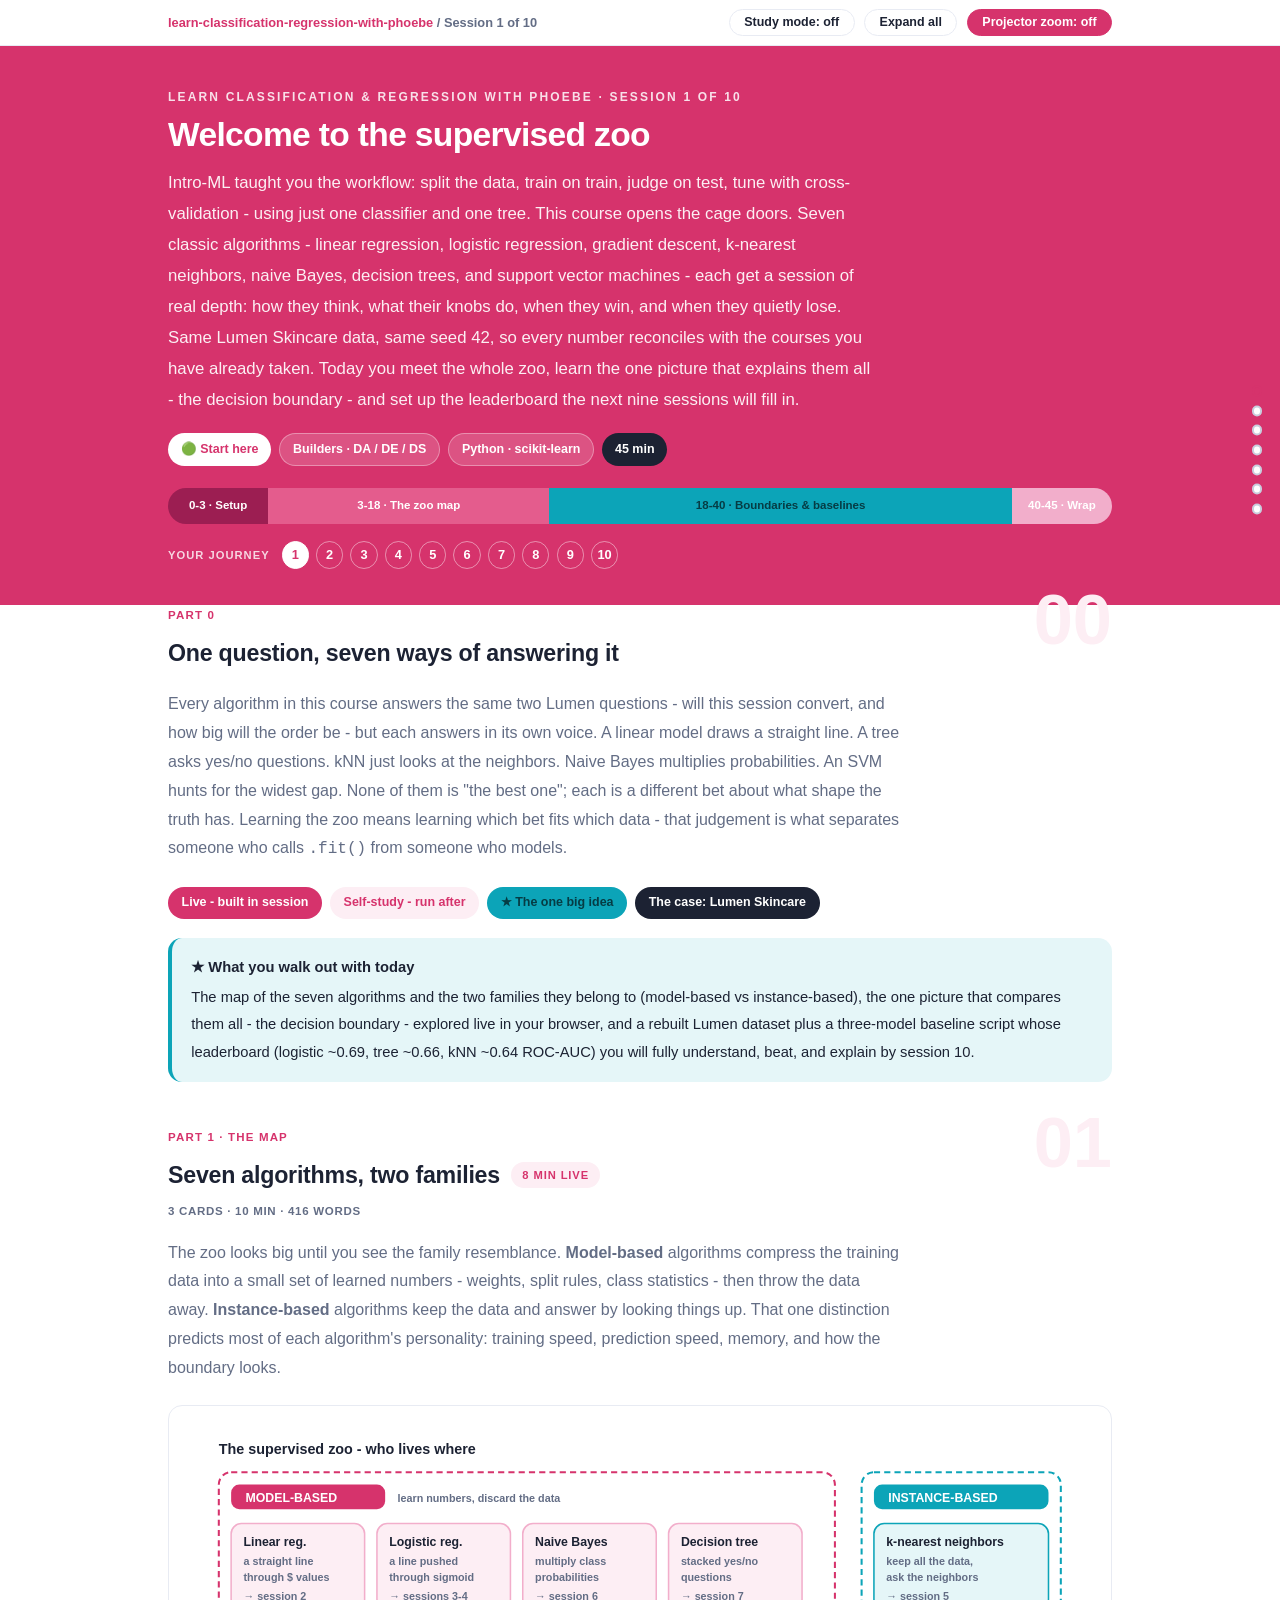
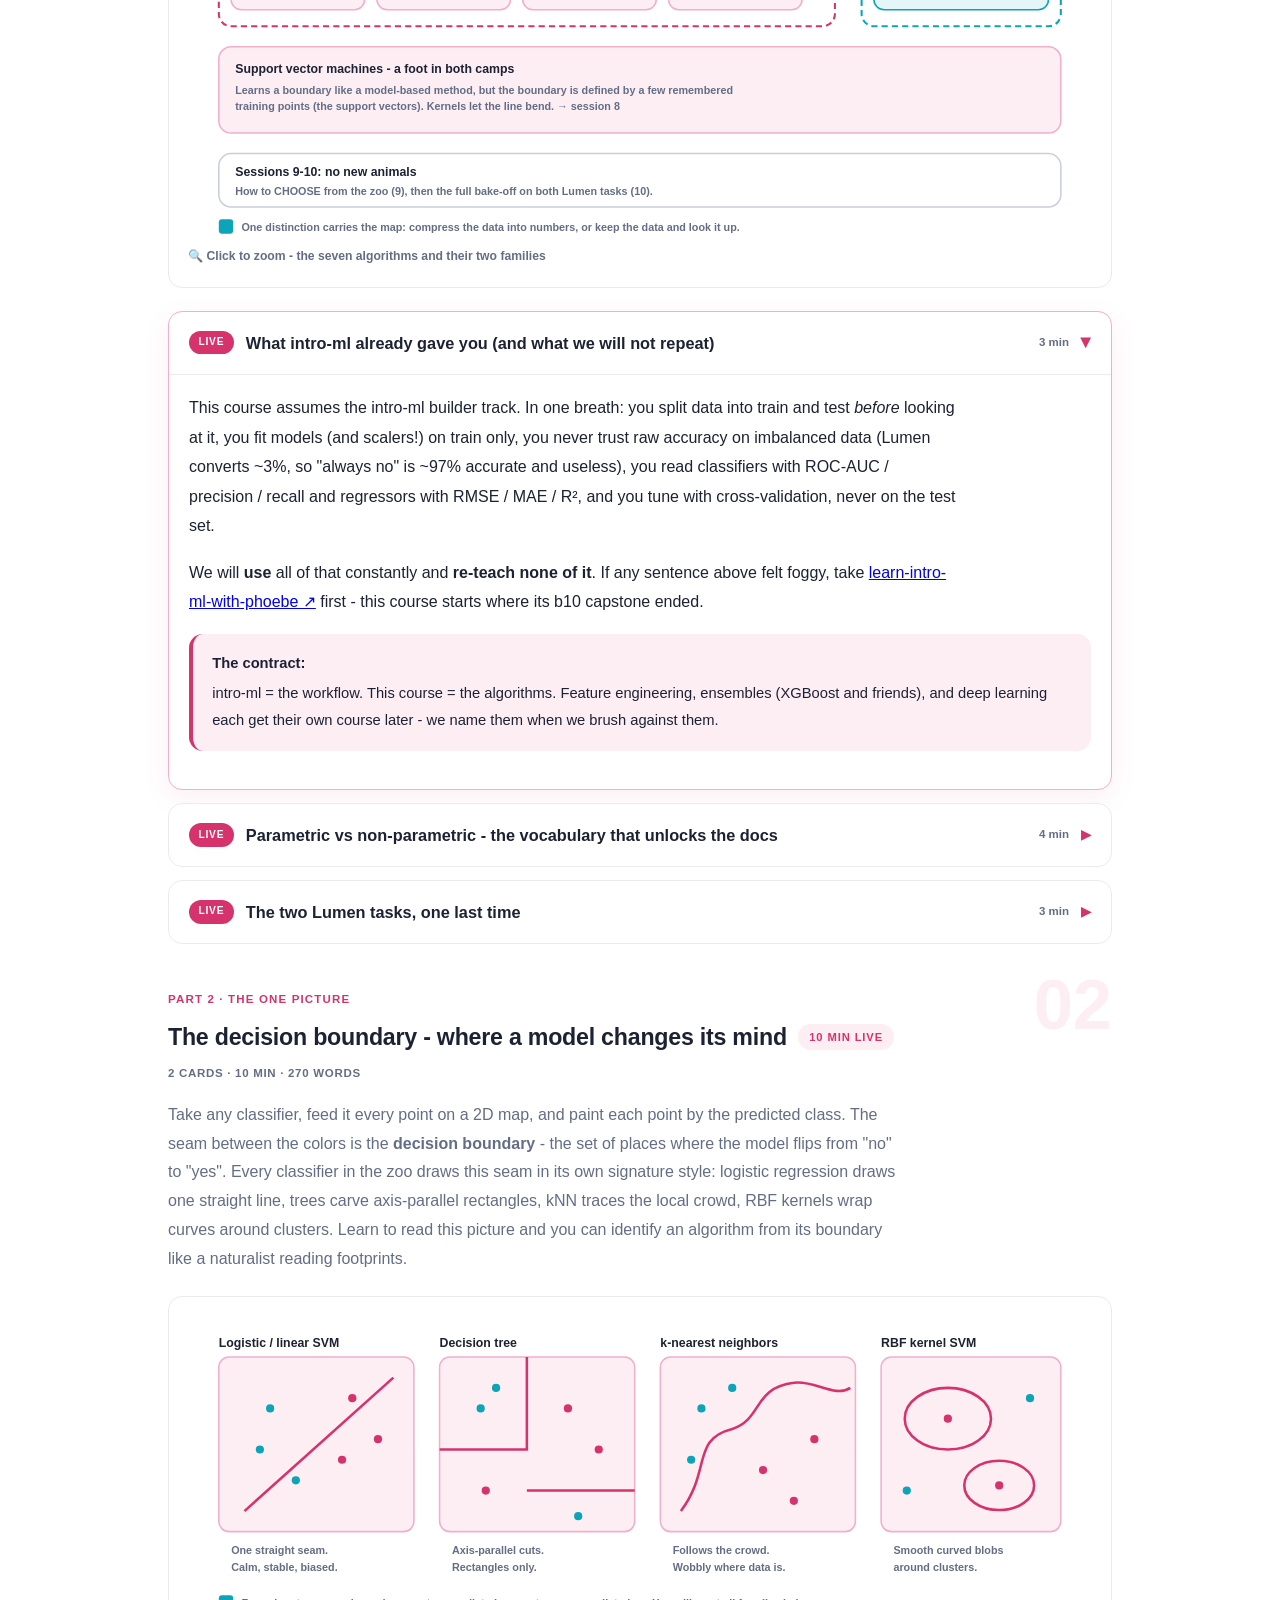
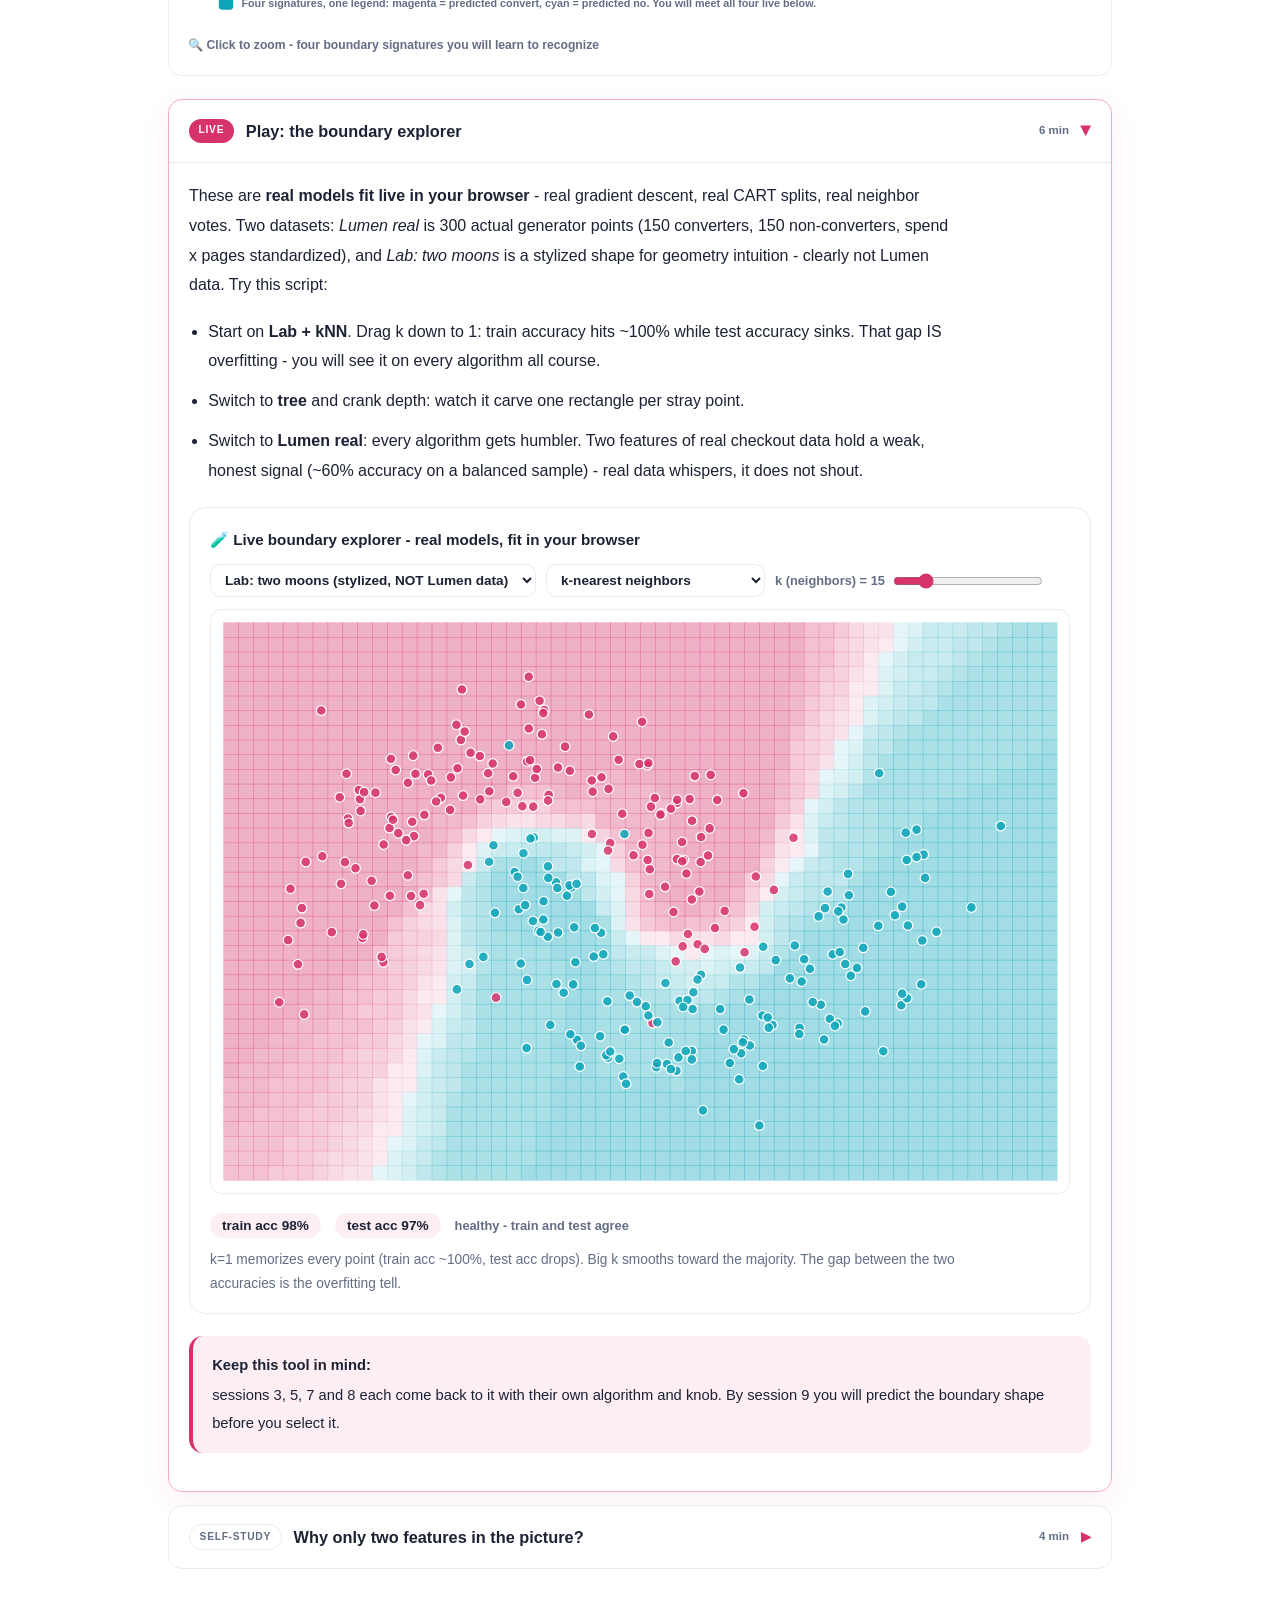
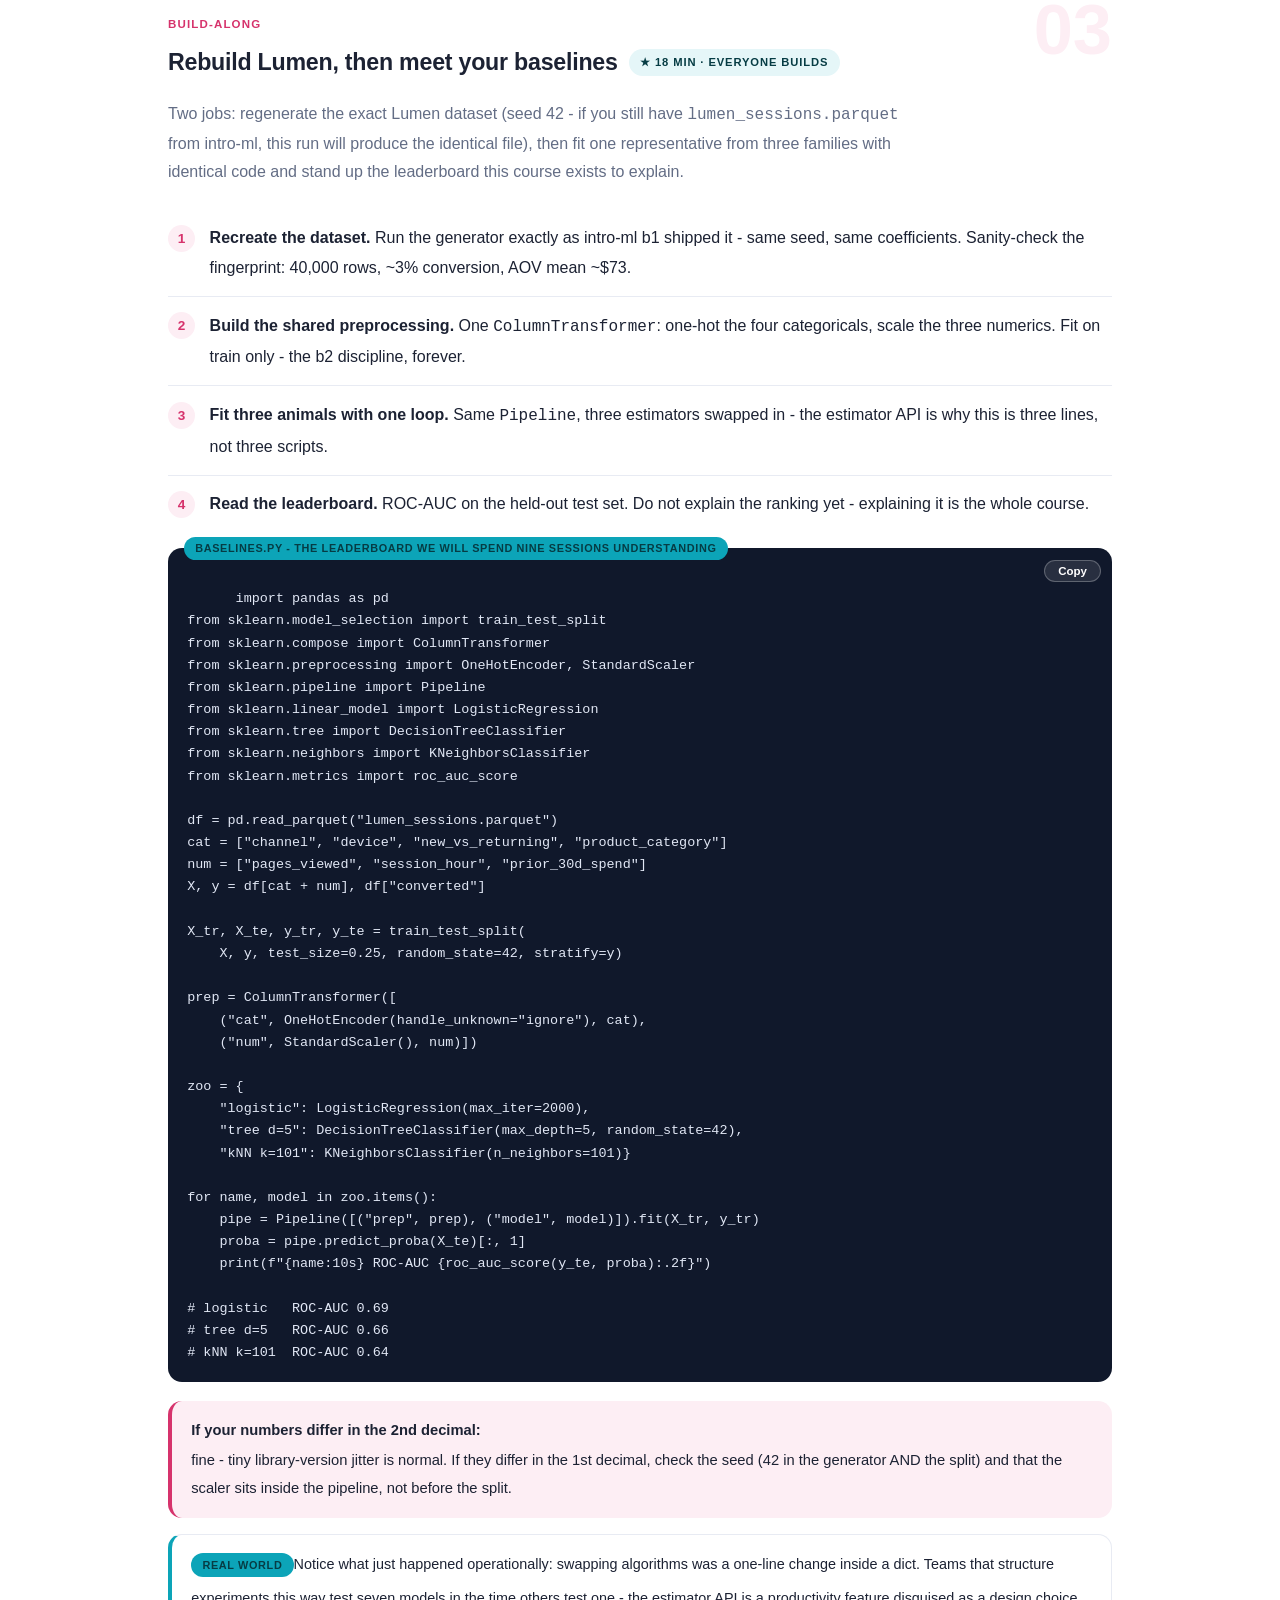
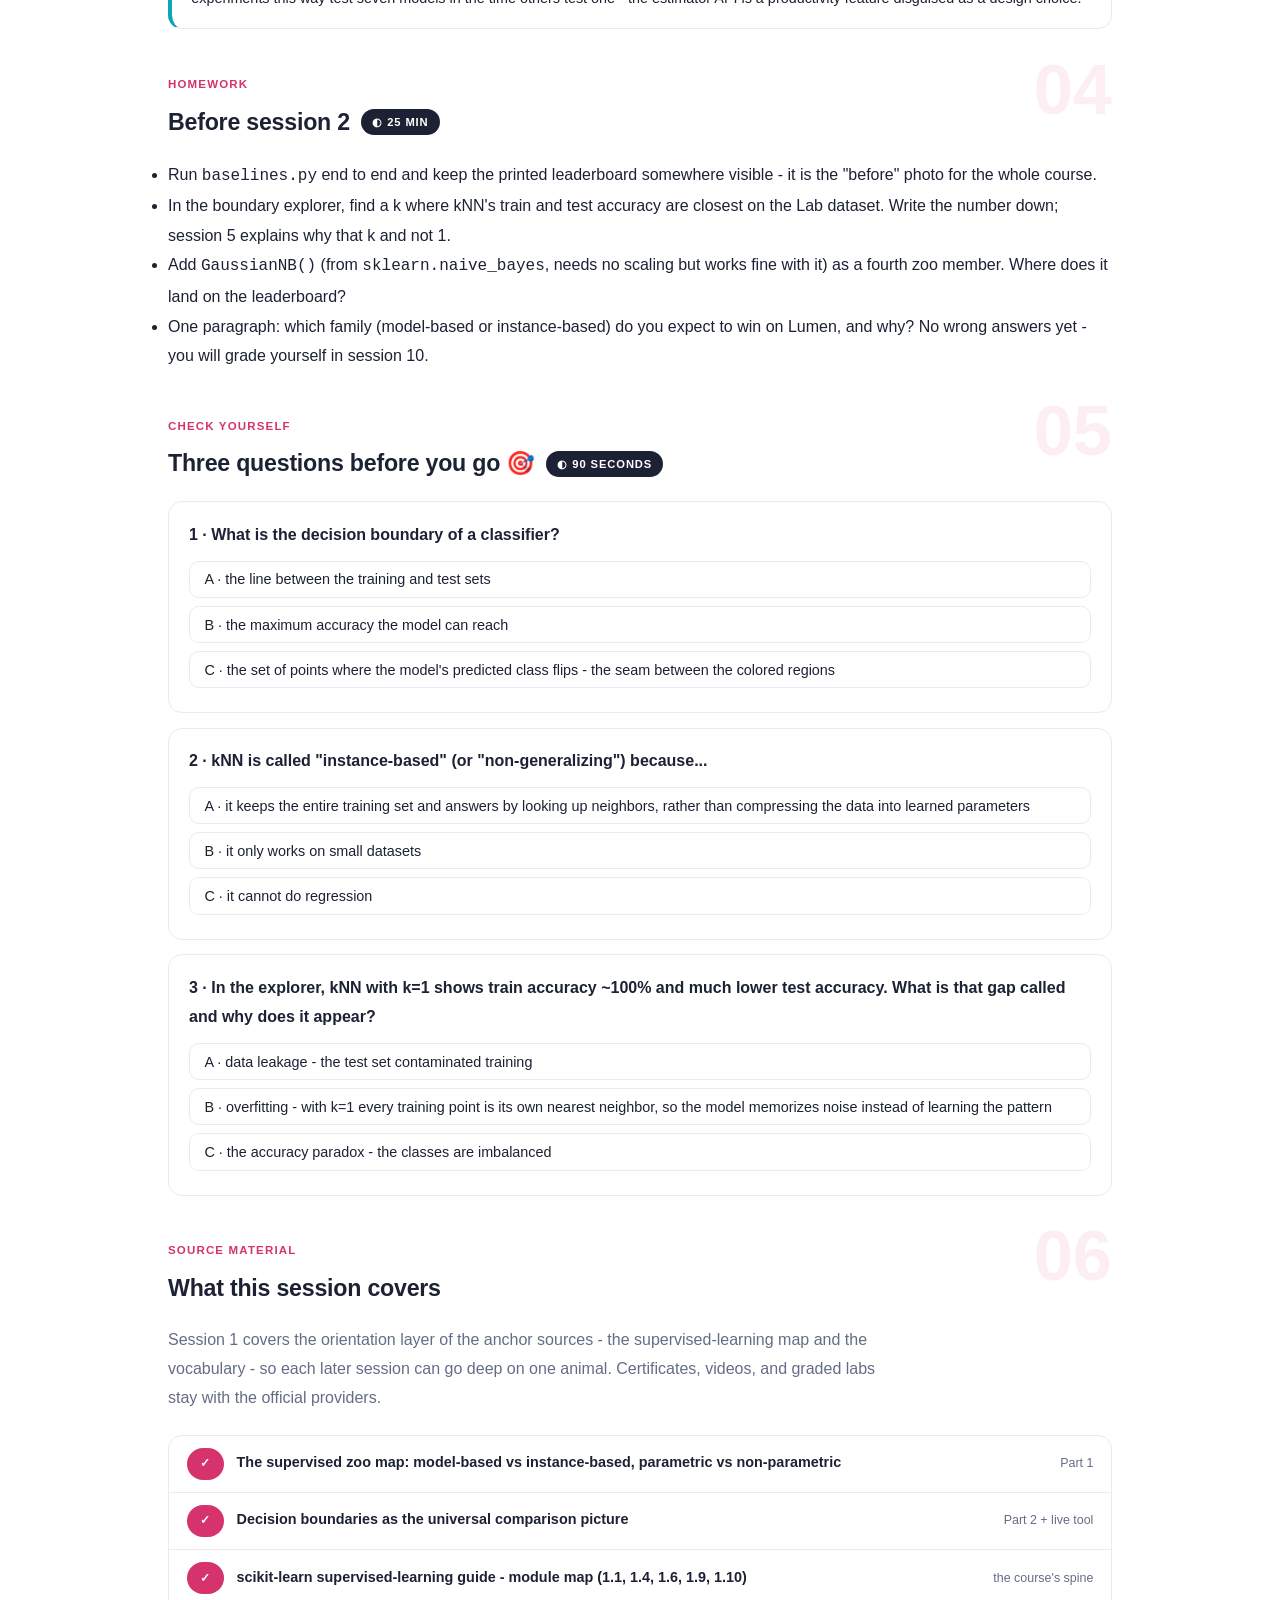
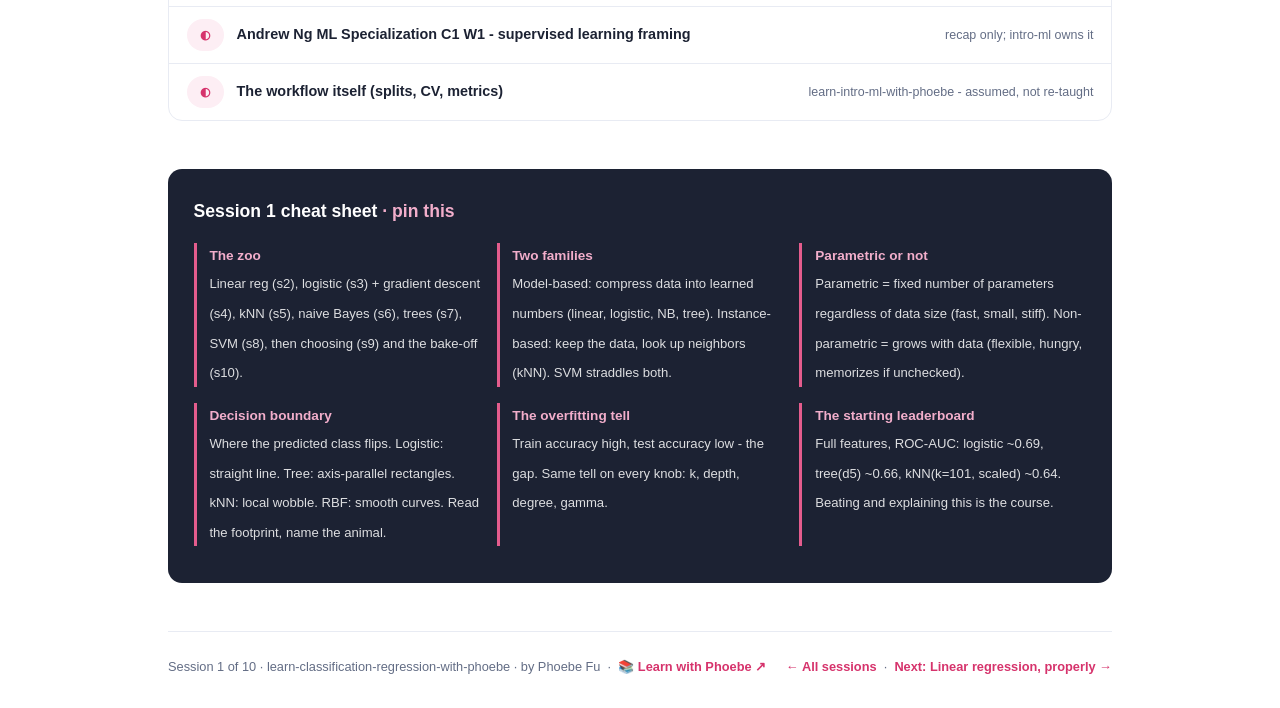
==== courses/c1-the-supervised-zoo.html @ f1f85af3 "Fix diagram clipping and make every page readable on a narrow screen Diagrams: measured geometry def" ====
<!DOCTYPE html>
<html lang="en">
<head>
<meta charset="UTF-8">
<meta name="viewport" content="width=device-width, initial-scale=1.0">
<title>Session 1 · The supervised zoo - learn classification and regression with phoebe</title>
<link rel="stylesheet" href="../assets/style.css?v=5">
</head>
<body>

<div class="toolbar">
  <div class="wrap">
    <span class="crumb"><a href="../index.html">learn-classification-regression-with-phoebe</a> / Session 1 of 10</span>
    <button class="btn" id="toggle-all" type="button">Expand all</button>
    <button class="btn primary" id="zoom-toggle" type="button">Projector zoom: off</button>
  </div>
</div>

<header class="masthead">
  <div class="wrap">
    <div class="eyebrow">Learn Classification &amp; Regression with Phoebe · Session 1 of 10</div>
    <h1>Welcome to <span class="accent">the supervised zoo</span></h1>
    <p class="sub">Intro-ML taught you the workflow: split the data, train on train, judge on test, tune with cross-validation - using just one classifier and one tree. This course opens the cage doors. Seven classic algorithms - linear regression, logistic regression, gradient descent, k-nearest neighbors, naive Bayes, decision trees, and support vector machines - each get a session of real depth: how they think, what their knobs do, when they win, and when they quietly lose. Same Lumen Skincare data, same seed 42, so every number reconciles with the courses you have already taken. Today you meet the whole zoo, learn the one picture that explains them all - the decision boundary - and set up the leaderboard the next nine sessions will fill in.</p>
    <div class="chip-row">
      <span class="chip level">🟢 Start here</span>
      <span class="chip audience">Builders · DA / DE / DS</span>
      <span class="chip audience">Python · scikit-learn</span>
      <span class="chip time">45 min</span>
    </div>
    <div class="agenda">
      <span class="a1" style="flex:1">0-3 · Setup</span>
      <span class="a2" style="flex:3">3-18 · The zoo map</span>
      <span class="a3" style="flex:5">18-40 · Boundaries &amp; baselines</span>
      <span class="a4" style="flex:1">40-45 · Wrap</span>
    </div>
  </div>
</header>

<main class="wrap">

  <!-- ============ INTRO ============ -->
  <section class="section" id="intro">
    <div class="section-kicker">
      <span class="klabel">Part 0</span>
      <h2>One question, seven ways of answering it</h2>
    </div>
    <p class="lede">Every algorithm in this course answers the same two Lumen questions - will this session convert, and how big will the order be - but each answers in its own voice. A linear model draws a straight line. A tree asks yes/no questions. kNN just looks at the neighbors. Naive Bayes multiplies probabilities. An SVM hunts for the widest gap. None of them is "the best one"; each is a different bet about what shape the truth has. Learning the zoo means learning which bet fits which data - that judgement is what separates someone who calls <code>.fit()</code> from someone who models.</p>
    <div class="legend">
      <span class="pill solid">Live - built in session</span>
      <span class="pill light">Self-study - run after</span>
      <span class="pill amber">★ The one big idea</span>
      <span class="pill inkpill">The case: Lumen Skincare</span>
    </div>
    <div class="callout win">
      <strong>★ What you walk out with today</strong>
      The map of the seven algorithms and the two families they belong to (model-based vs instance-based), the one picture that compares them all - the decision boundary - explored live in your browser, and a rebuilt Lumen dataset plus a three-model baseline script whose leaderboard (logistic ~0.69, tree ~0.66, kNN ~0.64 ROC-AUC) you will fully understand, beat, and explain by session 10.
    </div>
  </section>

  <!-- ============ PART 1: THE ZOO MAP ============ -->
  <section class="section" id="part-1">
    <div class="section-kicker">
      <span class="klabel">Part 1 · the map</span>
      <h2>Seven algorithms, two families <span class="tag concept">8 min live</span></h2>
    </div>
    <p class="lede">The zoo looks big until you see the family resemblance. <strong>Model-based</strong> algorithms compress the training data into a small set of learned numbers - weights, split rules, class statistics - then throw the data away. <strong>Instance-based</strong> algorithms keep the data and answer by looking things up. That one distinction predicts most of each algorithm's personality: training speed, prediction speed, memory, and how the boundary looks.</p>

    <figure class="zoomable">
      <svg viewBox="0 0 880 400" xmlns="http://www.w3.org/2000/svg" role="img" aria-label="Map of the seven supervised algorithms in this course, grouped into model-based and instance-based families, each with the session that teaches it.">
        <style>
          .zmT { font: 700 14px Inter, sans-serif; fill: #1C2233; }
          .zmH { font: 700 12px Inter, sans-serif; fill: #FFFFFF; }
          .zmB { font: 700 12px Inter, sans-serif; fill: #1C2233; }
          .zmN { font: 600 10.5px Inter, sans-serif; fill: #636D85; }
          .zmBox { fill: #FDEEF4; stroke: #F2AECB; stroke-width: 1.5; }
          .zmBox2 { fill: #E5F6F8; stroke: #0CA4B8; stroke-width: 1.5; }
        </style>
        <text class="zmT" x="30" y="28">The supervised zoo - who lives where</text>

        <rect x="30" y="46" width="600" height="150" rx="12" fill="none" stroke="#D6336C" stroke-width="2" stroke-dasharray="6 4"/>
        <rect x="42" y="58" width="150" height="24" rx="8" fill="#D6336C"/>
        <text class="zmH" x="56" y="75">MODEL-BASED</text>
        <text class="zmN" x="204" y="75">learn numbers, discard the data</text>

        <rect class="zmBox" x="42" y="96" width="130" height="84" rx="10"/>
        <text class="zmB" x="54" y="118">Linear reg.</text>
        <text class="zmN" x="54" y="136">a straight line</text>
        <text class="zmN" x="54" y="152">through $ values</text>
        <text class="zmN" x="54" y="170">→ session 2</text>

        <rect class="zmBox" x="184" y="96" width="130" height="84" rx="10"/>
        <text class="zmB" x="196" y="118">Logistic reg.</text>
        <text class="zmN" x="196" y="136">a line pushed</text>
        <text class="zmN" x="196" y="152">through sigmoid</text>
        <text class="zmN" x="196" y="170">→ sessions 3-4</text>

        <rect class="zmBox" x="326" y="96" width="130" height="84" rx="10"/>
        <text class="zmB" x="338" y="118">Naive Bayes</text>
        <text class="zmN" x="338" y="136">multiply class</text>
        <text class="zmN" x="338" y="152">probabilities</text>
        <text class="zmN" x="338" y="170">→ session 6</text>

        <rect class="zmBox" x="468" y="96" width="130" height="84" rx="10"/>
        <text class="zmB" x="480" y="118">Decision tree</text>
        <text class="zmN" x="480" y="136">stacked yes/no</text>
        <text class="zmN" x="480" y="152">questions</text>
        <text class="zmN" x="480" y="170">→ session 7</text>

        <rect x="656" y="46" width="194" height="150" rx="12" fill="none" stroke="#0CA4B8" stroke-width="2" stroke-dasharray="6 4"/>
        <rect x="668" y="58" width="170" height="24" rx="8" fill="#0CA4B8"/>
        <text class="zmH" x="682" y="75">INSTANCE-BASED</text>

        <rect class="zmBox2" x="668" y="96" width="170" height="84" rx="10"/>
        <text class="zmB" x="680" y="118">k-nearest neighbors</text>
        <text class="zmN" x="680" y="136">keep all the data,</text>
        <text class="zmN" x="680" y="152">ask the neighbors</text>
        <text class="zmN" x="680" y="170">→ session 5</text>

        <rect x="30" y="216" width="820" height="84" rx="12" fill="#FDEEF4" stroke="#F2AECB" stroke-width="1.5"/>
        <text class="zmB" x="46" y="242">Support vector machines - a foot in both camps</text>
        <text class="zmN" x="46" y="262">Learns a boundary like a model-based method, but the boundary is defined by a few remembered</text>
        <text class="zmN" x="46" y="278">training points (the support vectors). Kernels let the line bend. → session 8</text>

        <rect x="30" y="320" width="820" height="52" rx="12" fill="none" stroke="#C9CEDD" stroke-width="1.5"/>
        <text class="zmB" x="46" y="342">Sessions 9-10: no new animals</text>
        <text class="zmN" x="46" y="360">How to CHOOSE from the zoo (9), then the full bake-off on both Lumen tasks (10).</text>

        <rect x="30" y="384" width="14" height="14" rx="3" fill="#0CA4B8"/>
        <text class="zmN" x="52" y="395">One distinction carries the map: compress the data into numbers, or keep the data and look it up.</text>
      </svg>
      <figcaption>🔍 Click to zoom - the seven algorithms and their two families</figcaption>
    </figure>

    <details class="card" open>
      <summary><span class="mode live">Live</span>What intro-ml already gave you (and what we will not repeat)<span class="mini">3 min</span><span class="caret">▶</span></summary>
      <div class="body">
        <p>This course assumes the intro-ml builder track. In one breath: you split data into train and test <em>before</em> looking at it, you fit models (and scalers!) on train only, you never trust raw accuracy on imbalanced data (Lumen converts ~3%, so "always no" is ~97% accurate and useless), you read classifiers with ROC-AUC / precision / recall and regressors with RMSE / MAE / R², and you tune with cross-validation, never on the test set.</p>
        <p>We will <strong>use</strong> all of that constantly and <strong>re-teach none of it</strong>. If any sentence above felt foggy, take <a href="https://phoebefu6.github.io/learn-intro-ml-with-phoebe/">learn-intro-ml-with-phoebe ↗</a> first - this course starts where its b10 capstone ended.</p>
        <div class="callout tip"><strong>The contract:</strong> intro-ml = the workflow. This course = the algorithms. Feature engineering, ensembles (XGBoost and friends), and deep learning each get their own course later - we name them when we brush against them.</div>
      </div>
    </details>

    <details class="card">
      <summary><span class="mode live">Live</span>Parametric vs non-parametric - the vocabulary that unlocks the docs<span class="mini">4 min</span><span class="caret">▶</span></summary>
      <div class="body">
        <p><strong>Parametric</strong> models have a fixed number of learned parameters no matter how much data you feed them. Linear regression on 7 features learns 8 numbers whether you train on 400 rows or 40 million. That makes them fast, small, and stable - and caps how bendy they can get.</p>
        <p><strong>Non-parametric</strong> models grow with the data. kNN's "model" is the whole training set; a tree can keep splitting as long as rows remain. They can fit almost any shape - which is power and danger in one feature: the bendier the family, the easier it memorizes noise.</p>
        <p>scikit-learn's user guide calls kNN "non-generalizing" for exactly this reason: it does not compress the data into a generalization, it <em>remembers</em>. You will feel the consequence in the live tool below - and measure it properly in session 5.</p>
        <div class="callout example"><span class="ex-pill">Real world</span>A fraud team asked why their kNN scorer needed 40 GB of RAM in production while the logistic model next to it needed kilobytes. Answer: kNN ships the training data as the model. Parametric vs non-parametric is not textbook trivia - it is your memory bill.</div>
      </div>
    </details>

    <details class="card">
      <summary><span class="mode live">Live</span>The two Lumen tasks, one last time<span class="mini">3 min</span><span class="caret">▶</span></summary>
      <div class="body">
        <p>Same brand, same generator, seed 42 - the dataset you built in intro-ml b1 and the numbers that reconcile with the statistics and experimentation courses:</p>
        <table class="clean">
          <tr><th>Task</th><th>Target</th><th>Shape</th><th>The floor to beat</th></tr>
          <tr><td>Will this session convert?</td><td><code>converted</code> (0/1, ~3% yes)</td><td>Classification</td><td>"always no" - ~97% accuracy, catches nobody</td></tr>
          <tr><td>How big will the order be?</td><td><code>order_value</code> ($, mean ~$73)</td><td>Regression</td><td>"predict the mean" - RMSE ~$40 on buyers</td></tr>
        </table>
        <p>Every algorithm in the zoo will face both tasks (where it can). By session 10 you will have a leaderboard for each - and the honest surprise of this course is <em>which</em> models top it.</p>
      </div>
    </details>
  </section>

  <!-- ============ PART 2: THE BOUNDARY ============ -->
  <section class="section" id="part-2">
    <div class="section-kicker">
      <span class="klabel">Part 2 · the one picture</span>
      <h2>The decision boundary - where a model changes its mind <span class="tag concept">10 min live</span></h2>
    </div>
    <p class="lede">Take any classifier, feed it every point on a 2D map, and paint each point by the predicted class. The seam between the colors is the <strong>decision boundary</strong> - the set of places where the model flips from "no" to "yes". Every classifier in the zoo draws this seam in its own signature style: logistic regression draws one straight line, trees carve axis-parallel rectangles, kNN traces the local crowd, RBF kernels wrap curves around clusters. Learn to read this picture and you can identify an algorithm from its boundary like a naturalist reading footprints.</p>

    <figure class="zoomable">
      <svg viewBox="0 0 880 300" xmlns="http://www.w3.org/2000/svg" role="img" aria-label="Four sketches of decision boundary styles: a straight line for logistic regression, axis-parallel rectangles for a tree, a wobbly local boundary for kNN, and smooth curved blobs for an RBF kernel.">
        <style>
          .dbB { font: 700 12px Inter, sans-serif; fill: #1C2233; }
          .dbN { font: 600 10.5px Inter, sans-serif; fill: #636D85; }
          .dbF { fill: #FDEEF4; stroke: #F2AECB; stroke-width: 1.5; }
          .dbL { stroke: #D6336C; stroke-width: 2.5; fill: none; }
        </style>
        <rect class="dbF" x="30" y="40" width="190" height="170" rx="10"/>
        <path class="dbL" d="M55 190 L200 60"/>
        <circle cx="80" cy="90" r="4" fill="#0CA4B8"/><circle cx="70" cy="130" r="4" fill="#0CA4B8"/><circle cx="105" cy="160" r="4" fill="#0CA4B8"/>
        <circle cx="160" cy="80" r="4" fill="#D6336C"/><circle cx="185" cy="120" r="4" fill="#D6336C"/><circle cx="150" cy="140" r="4" fill="#D6336C"/>
        <text class="dbB" x="30" y="30">Logistic / linear SVM</text>
        <text class="dbN" x="42" y="232">One straight seam.</text>
        <text class="dbN" x="42" y="248">Calm, stable, biased.</text>

        <rect class="dbF" x="245" y="40" width="190" height="170" rx="10"/>
        <path class="dbL" d="M245 130 L330 130 L330 40"/>
        <path class="dbL" d="M330 170 L435 170"/>
        <circle cx="285" cy="90" r="4" fill="#0CA4B8"/><circle cx="300" cy="70" r="4" fill="#0CA4B8"/><circle cx="380" cy="195" r="4" fill="#0CA4B8"/>
        <circle cx="290" cy="170" r="4" fill="#D6336C"/><circle cx="370" cy="90" r="4" fill="#D6336C"/><circle cx="400" cy="130" r="4" fill="#D6336C"/>
        <text class="dbB" x="245" y="30">Decision tree</text>
        <text class="dbN" x="257" y="232">Axis-parallel cuts.</text>
        <text class="dbN" x="257" y="248">Rectangles only.</text>

        <rect class="dbF" x="460" y="40" width="190" height="170" rx="10"/>
        <path class="dbL" d="M480 190 C510 150 490 120 530 110 C560 100 550 70 590 65 C610 62 630 80 645 70"/>
        <circle cx="500" cy="90" r="4" fill="#0CA4B8"/><circle cx="530" cy="70" r="4" fill="#0CA4B8"/><circle cx="490" cy="140" r="4" fill="#0CA4B8"/>
        <circle cx="560" cy="150" r="4" fill="#D6336C"/><circle cx="610" cy="120" r="4" fill="#D6336C"/><circle cx="590" cy="180" r="4" fill="#D6336C"/>
        <text class="dbB" x="460" y="30">k-nearest neighbors</text>
        <text class="dbN" x="472" y="232">Follows the crowd.</text>
        <text class="dbN" x="472" y="248">Wobbly where data is.</text>

        <rect class="dbF" x="675" y="40" width="175" height="170" rx="10"/>
        <ellipse cx="740" cy="100" rx="42" ry="30" fill="none" stroke="#D6336C" stroke-width="2.5"/>
        <ellipse cx="790" cy="165" rx="34" ry="24" fill="none" stroke="#D6336C" stroke-width="2.5"/>
        <circle cx="740" cy="100" r="4" fill="#D6336C"/><circle cx="790" cy="165" r="4" fill="#D6336C"/>
        <circle cx="700" cy="170" r="4" fill="#0CA4B8"/><circle cx="820" cy="80" r="4" fill="#0CA4B8"/>
        <text class="dbB" x="675" y="30">RBF kernel SVM</text>
        <text class="dbN" x="687" y="232">Smooth curved blobs</text>
        <text class="dbN" x="687" y="248">around clusters.</text>

        <rect x="30" y="272" width="14" height="14" rx="3" fill="#0CA4B8"/>
        <text class="dbN" x="52" y="283">Four signatures, one legend: magenta = predicted convert, cyan = predicted no. You will meet all four live below.</text>
      </svg>
      <figcaption>🔍 Click to zoom - four boundary signatures you will learn to recognize</figcaption>
    </figure>

    <details class="card" open>
      <summary><span class="mode live">Live</span>Play: the boundary explorer<span class="mini">6 min</span><span class="caret">▶</span></summary>
      <div class="body">
        <p>These are <strong>real models fit live in your browser</strong> - real gradient descent, real CART splits, real neighbor votes. Two datasets: <em>Lumen real</em> is 300 actual generator points (150 converters, 150 non-converters, spend x pages standardized), and <em>Lab: two moons</em> is a stylized shape for geometry intuition - clearly not Lumen data. Try this script:</p>
        <ul>
          <li>Start on <strong>Lab + kNN</strong>. Drag k down to 1: train accuracy hits ~100% while test accuracy sinks. That gap IS overfitting - you will see it on every algorithm all course.</li>
          <li>Switch to <strong>tree</strong> and crank depth: watch it carve one rectangle per stray point.</li>
          <li>Switch to <strong>Lumen real</strong>: every algorithm gets humbler. Two features of real checkout data hold a weak, honest signal (~60% accuracy on a balanced sample) - real data whispers, it does not shout.</li>
        </ul>
        <div class="algo-live" data-tool="boundary" data-data="lab" data-algo="knn"></div>
        <div class="callout tip"><strong>Keep this tool in mind:</strong> sessions 3, 5, 7 and 8 each come back to it with their own algorithm and knob. By session 9 you will predict the boundary shape before you select it.</div>
      </div>
    </details>

    <details class="card">
      <summary><span class="mode self">Self-study</span>Why only two features in the picture?<span class="mini">4 min</span><span class="caret">▶</span></summary>
      <div class="body">
        <p>Real Lumen models use all seven features; boundaries live in 7-dimensional space and cannot be drawn. Two features are a teaching window, not a recommendation - and the window has a catch: with fewer features, the models above score lower than the ~0.69 ROC-AUC you will get with the full feature set in session 3.</p>
        <p>The shapes, however, generalize perfectly: a logistic model in 7D draws a flat 6-dimensional plane exactly as it draws a line in 2D; a tree still cuts one feature at a time; kNN still votes among neighbors. Learn the geometry in 2D, trust it in 7D.</p>
      </div>
    </details>
  </section>

  <!-- ============ DEMO ============ -->
  <section class="section" id="demo-1">
    <div class="section-kicker">
      <span class="klabel">Build-along</span>
      <h2>Rebuild Lumen, then meet your baselines <span class="tag demo">★ 18 min · everyone builds</span></h2>
    </div>
    <p class="lede">Two jobs: regenerate the exact Lumen dataset (seed 42 - if you still have <code>lumen_sessions.parquet</code> from intro-ml, this run will produce the identical file), then fit one representative from three families with identical code and stand up the leaderboard this course exists to explain.</p>

    <div class="steps">
      <div class="step"><p><strong>Recreate the dataset.</strong> Run the generator exactly as intro-ml b1 shipped it - same seed, same coefficients. Sanity-check the fingerprint: 40,000 rows, ~3% conversion, AOV mean ~$73.</p></div>
      <div class="step"><p><strong>Build the shared preprocessing.</strong> One <code>ColumnTransformer</code>: one-hot the four categoricals, scale the three numerics. Fit on train only - the b2 discipline, forever.</p></div>
      <div class="step"><p><strong>Fit three animals with one loop.</strong> Same <code>Pipeline</code>, three estimators swapped in - the estimator API is why this is three lines, not three scripts.</p></div>
      <div class="step"><p><strong>Read the leaderboard.</strong> ROC-AUC on the held-out test set. Do not explain the ranking yet - explaining it is the whole course.</p></div>
    </div>

    <div class="prompt-box good">
      <span class="label">baselines.py - the leaderboard we will spend nine sessions understanding</span>import pandas as pd
from sklearn.model_selection import train_test_split
from sklearn.compose import ColumnTransformer
from sklearn.preprocessing import OneHotEncoder, StandardScaler
from sklearn.pipeline import Pipeline
from sklearn.linear_model import LogisticRegression
from sklearn.tree import DecisionTreeClassifier
from sklearn.neighbors import KNeighborsClassifier
from sklearn.metrics import roc_auc_score

df = pd.read_parquet("lumen_sessions.parquet")
cat = ["channel", "device", "new_vs_returning", "product_category"]
num = ["pages_viewed", "session_hour", "prior_30d_spend"]
X, y = df[cat + num], df["converted"]

X_tr, X_te, y_tr, y_te = train_test_split(
    X, y, test_size=0.25, random_state=42, stratify=y)

prep = ColumnTransformer([
    ("cat", OneHotEncoder(handle_unknown="ignore"), cat),
    ("num", StandardScaler(), num)])

zoo = {
    "logistic": LogisticRegression(max_iter=2000),
    "tree d=5": DecisionTreeClassifier(max_depth=5, random_state=42),
    "kNN k=101": KNeighborsClassifier(n_neighbors=101)}

for name, model in zoo.items():
    pipe = Pipeline([("prep", prep), ("model", model)]).fit(X_tr, y_tr)
    proba = pipe.predict_proba(X_te)[:, 1]
    print(f"{name:10s} ROC-AUC {roc_auc_score(y_te, proba):.2f}")

# logistic   ROC-AUC 0.69
# tree d=5   ROC-AUC 0.66
# kNN k=101  ROC-AUC 0.64</div>

    <div class="callout tip"><strong>If your numbers differ in the 2nd decimal:</strong> fine - tiny library-version jitter is normal. If they differ in the 1st decimal, check the seed (42 in the generator AND the split) and that the scaler sits inside the pipeline, not before the split.</div>
    <div class="callout example"><span class="ex-pill">Real world</span>Notice what just happened operationally: swapping algorithms was a one-line change inside a dict. Teams that structure experiments this way test seven models in the time others test one - the estimator API is a productivity feature disguised as a design choice.</div>
  </section>

  <!-- ============ EXERCISE ============ -->
  <section class="section" id="exercise">
    <div class="section-kicker">
      <span class="klabel">Homework</span>
      <h2>Before session 2 <span class="tag exercise">◐ 25 min</span></h2>
    </div>
    <ul>
      <li>Run <code>baselines.py</code> end to end and keep the printed leaderboard somewhere visible - it is the "before" photo for the whole course.</li>
      <li>In the boundary explorer, find a k where kNN's train and test accuracy are closest on the Lab dataset. Write the number down; session 5 explains why that k and not 1.</li>
      <li>Add <code>GaussianNB()</code> (from <code>sklearn.naive_bayes</code>, needs no scaling but works fine with it) as a fourth zoo member. Where does it land on the leaderboard?</li>
      <li>One paragraph: which family (model-based or instance-based) do you expect to win on Lumen, and why? No wrong answers yet - you will grade yourself in session 10.</li>
    </ul>
  </section>

  <!-- ============ QUIZ ============ -->
  <section class="section" id="quiz">
    <div class="section-kicker">
      <span class="klabel">Check yourself</span>
      <h2>Three questions before you go 🎯 <span class="tag exercise">◐ 90 seconds</span></h2>
    </div>
    <div class="quiz-q" data-answer="2">
      <p class="qtext">1 · What is the decision boundary of a classifier?</p>
      <button class="qopt" type="button">A · the line between the training and test sets</button>
      <button class="qopt" type="button">B · the maximum accuracy the model can reach</button>
      <button class="qopt" type="button">C · the set of points where the model's predicted class flips - the seam between the colored regions</button>
      <p class="qwhy">Paint every point in feature space by predicted class; the seam where the color changes is the boundary. Its shape is the algorithm's signature: line, rectangles, local wobble, or smooth curves.</p>
    </div>
    <div class="quiz-q" data-answer="0">
      <p class="qtext">2 · kNN is called "instance-based" (or "non-generalizing") because...</p>
      <button class="qopt" type="button">A · it keeps the entire training set and answers by looking up neighbors, rather than compressing the data into learned parameters</button>
      <button class="qopt" type="button">B · it only works on small datasets</button>
      <button class="qopt" type="button">C · it cannot do regression</button>
      <p class="qwhy">kNN's model IS the training data. That buys flexibility (any boundary shape) and costs memory and prediction speed - the family trade-off in one algorithm. It handles regression fine (session 5).</p>
    </div>
    <div class="quiz-q" data-answer="1">
      <p class="qtext">3 · In the explorer, kNN with k=1 shows train accuracy ~100% and much lower test accuracy. What is that gap called and why does it appear?</p>
      <button class="qopt" type="button">A · data leakage - the test set contaminated training</button>
      <button class="qopt" type="button">B · overfitting - with k=1 every training point is its own nearest neighbor, so the model memorizes noise instead of learning the pattern</button>
      <button class="qopt" type="button">C · the accuracy paradox - the classes are imbalanced</button>
      <p class="qwhy">At k=1 each training point predicts itself perfectly, so the boundary wraps around every noisy point. Perfect train score, poor test score - the overfitting tell you will re-meet on trees (depth), polynomials (degree), and RBF (gamma).</p>
    </div>
    <p class="quiz-score"></p>
  </section>

  <!-- ============ OFFICIAL SOURCES ============ -->
  <section class="section" id="official">
    <div class="section-kicker">
      <span class="klabel">Source material</span>
      <h2>What this session covers</h2>
    </div>
    <p class="lede">Session 1 covers the orientation layer of the anchor sources - the supervised-learning map and the vocabulary - so each later session can go deep on one animal. Certificates, videos, and graded labs stay with the official providers.</p>
    <div class="covered">
      <div class="covered-row"><span class="status pill solid">✓</span><span class="name">The supervised zoo map: model-based vs instance-based, parametric vs non-parametric</span><span class="note">Part 1</span></div>
      <div class="covered-row"><span class="status pill solid">✓</span><span class="name">Decision boundaries as the universal comparison picture</span><span class="note">Part 2 + live tool</span></div>
      <div class="covered-row"><span class="status pill solid">✓</span><span class="name">scikit-learn supervised-learning guide - module map (1.1, 1.4, 1.6, 1.9, 1.10)</span><span class="note">the course's spine</span></div>
      <div class="covered-row"><span class="status pill light">◐</span><span class="name">Andrew Ng ML Specialization C1 W1 - supervised learning framing</span><span class="note">recap only; intro-ml owns it</span></div>
      <div class="covered-row"><span class="status pill light">◐</span><span class="name">The workflow itself (splits, CV, metrics)</span><span class="note">learn-intro-ml-with-phoebe - assumed, not re-taught</span></div>
    </div>
  </section>

  <!-- ============ CHEAT SHEET ============ -->
  <section class="cheat" id="cheatsheet">
    <h3>Session 1 cheat sheet <span>· pin this</span></h3>
    <div class="grid-2">
      <div class="cheat-item"><b>The zoo</b><span>Linear reg (s2), logistic (s3) + gradient descent (s4), kNN (s5), naive Bayes (s6), trees (s7), SVM (s8), then choosing (s9) and the bake-off (s10).</span></div>
      <div class="cheat-item"><b>Two families</b><span>Model-based: compress data into learned numbers (linear, logistic, NB, tree). Instance-based: keep the data, look up neighbors (kNN). SVM straddles both.</span></div>
      <div class="cheat-item"><b>Parametric or not</b><span>Parametric = fixed number of parameters regardless of data size (fast, small, stiff). Non-parametric = grows with data (flexible, hungry, memorizes if unchecked).</span></div>
      <div class="cheat-item"><b>Decision boundary</b><span>Where the predicted class flips. Logistic: straight line. Tree: axis-parallel rectangles. kNN: local wobble. RBF: smooth curves. Read the footprint, name the animal.</span></div>
      <div class="cheat-item"><b>The overfitting tell</b><span>Train accuracy high, test accuracy low - the gap. Same tell on every knob: k, depth, degree, gamma.</span></div>
      <div class="cheat-item"><b>The starting leaderboard</b><span>Full features, ROC-AUC: logistic ~0.69, tree(d5) ~0.66, kNN(k=101, scaled) ~0.64. Beating and explaining this is the course.</span></div>
    </div>
  </section>

  <footer class="pagefoot">
    <span>Session 1 of 10 · learn-classification-regression-with-phoebe · by Phoebe Fu &nbsp;·&nbsp; 📚 <a href="https://phoebefu6.github.io/learn-with-phoebe/">Learn with Phoebe ↗</a></span>
    <span><a href="../index.html">← All sessions</a> &nbsp;·&nbsp; <a href="c2-linear-regression.html">Next: Linear regression, properly →</a></span>
  </footer>

</main>

<script src="../assets/app.js?v=5"></script>
<script src="../assets/algo-live.js?v=5"></script>
</body>
</html>
---- assets/style.css ----
/* learn-intro-ml-with-phoebe - editorial bold design system
   Primary: scikit-learn blue #D6336C · Ink: #1C2233 · Accent: sklearn orange #0CA4B8 */

:root {
  --indigo: #D6336C;
  --indigo-deep: #9C1E52;
  --indigo-mid: #E45C8D;
  --indigo-soft: #F2AECB;
  --indigo-50: #FDEEF4;
  --ink: #1C2233;
  --muted: #636D85;
  --faint: #C9CEDD;
  --hairline: #E8EBF3;
  --amber: #0CA4B8;
  --amber-ink: #063C44;
  --amber-50: #E5F6F8;
  --paper: #FFFFFF;
  --code-bg: #10182B;
  --code-ink: #E1E7F5;
  --radius: 14px;
}

* { margin: 0; padding: 0; box-sizing: border-box; }

html { font-size: 16px; scroll-behavior: smooth; }
html.zoom-125 { font-size: 20px; }
html.zoom-150 { font-size: 24px; }

body {
  font-family: "Inter", -apple-system, BlinkMacSystemFont, "Segoe UI", Roboto, sans-serif;
  background: var(--paper);
  color: var(--ink);
  line-height: 1.85;
  font-feature-settings: "tnum";
}

.wrap { max-width: 62rem; margin: 0 auto; padding: 0 1.5rem; }

/* ---------- header band ---------- */
.masthead {
  background: var(--indigo);
  color: #fff;
  padding: 2.5rem 0 2.25rem;
}
.masthead .eyebrow {
  font-size: .75rem;
  letter-spacing: .18em;
  text-transform: uppercase;
  opacity: .85;
  font-weight: 600;
}
.masthead h1 {
  font-size: 2.1rem;
  line-height: 1.15;
  font-weight: 800;
  margin: .5rem 0 .75rem;
  letter-spacing: -.02em;
}
.masthead h1 .accent { color: inherit; }
.masthead .sub { font-size: 1.05rem; opacity: .92; max-width: 44rem; }

.chip-row { display: flex; flex-wrap: wrap; gap: .5rem; margin-top: 1.1rem; }
.chip {
  display: inline-flex;
  align-items: center;
  gap: .35rem;
  border-radius: 999px;
  padding: .25rem .8rem;
  font-size: .78rem;
  font-weight: 600;
  white-space: nowrap;
}
.chip.level { background: #fff; color: var(--indigo); }
.chip.audience { background: rgba(255,255,255,.16); color: #fff; border: 1px solid rgba(255,255,255,.35); }
.chip.time { background: var(--ink); color: #fff; font-variant-numeric: tabular-nums; }

/* ---------- agenda bar ---------- */
.agenda {
  display: flex;
  border-radius: 999px;
  overflow: hidden;
  margin: 1.4rem 0 0;
  font-size: .72rem;
  font-weight: 600;
  text-align: center;
  color: #fff;
}
.agenda span { padding: .45rem .3rem; white-space: nowrap; overflow: hidden; text-overflow: ellipsis; }
.agenda .a1 { background: var(--indigo-deep); }
.agenda .a2 { background: var(--indigo-mid); }
.agenda .a3 { background: var(--amber); color: var(--amber-ink); }
.agenda .a4 { background: var(--indigo-soft); }

/* ---------- toolbar ---------- */
.toolbar {
  position: sticky;
  top: 0;
  z-index: 40;
  background: rgba(255,255,255,.94);
  backdrop-filter: blur(6px);
  border-bottom: 1px solid var(--hairline);
  padding: .55rem 0;
}
.toolbar .wrap { display: flex; align-items: center; gap: .6rem; }
.toolbar .crumb { font-size: .8rem; color: var(--muted); font-weight: 600; margin-right: auto; }
.toolbar .crumb a { color: var(--indigo); text-decoration: none; }
.btn {
  border: 1px solid var(--hairline);
  background: #fff;
  color: var(--ink);
  border-radius: 999px;
  padding: .35rem .9rem;
  font-size: .78rem;
  font-weight: 600;
  cursor: pointer;
  font-family: inherit;
  transition: all .15s ease;
}
.btn:hover { border-color: var(--indigo); color: var(--indigo); }
.btn.primary { background: var(--indigo); border-color: var(--indigo); color: #fff; }
.btn.primary:hover { background: var(--indigo-deep); }

/* ---------- sections ---------- */
main { padding: 2.5rem 0 4rem; }

.section { margin-bottom: 2.8rem; }
.section-kicker { margin-bottom: 1rem; }
.section-kicker .klabel {
  display: block;
  font-size: .72rem;
  text-transform: uppercase;
  letter-spacing: .1em;
  color: var(--indigo);
  font-weight: 700;
  margin-bottom: .35rem;
}
.section-kicker h2 {
  font-size: 1.45rem;
  font-weight: 800;
  letter-spacing: -.01em;
  display: flex;
  align-items: center;
  gap: .7rem;
  flex-wrap: wrap;
}
.section-kicker .tag {
  border-radius: 999px;
  padding: .18rem .7rem;
  font-size: .7rem;
  font-weight: 700;
  text-transform: uppercase;
  letter-spacing: .08em;
}
.tag.concept { background: var(--indigo-50); color: var(--indigo); }
.tag.demo { background: var(--amber-50); color: var(--amber-ink); }
.tag.exercise { background: var(--ink); color: #fff; }

.lede { color: var(--muted); max-width: 46rem; margin-bottom: 1.4rem; line-height: 1.8; }

/* live vs self-study markers on cards */
.mode {
  font-size: .64rem;
  font-weight: 700;
  text-transform: uppercase;
  letter-spacing: .07em;
  padding: .14rem .6rem;
  border-radius: 999px;
  flex: none;
}
.mode.live { background: var(--indigo); color: #fff; }
.mode.self { background: #fff; color: var(--muted); border: 1px solid var(--hairline); }

/* ---------- accordions ---------- */
details.card {
  border: 1px solid var(--hairline);
  border-radius: var(--radius);
  margin-bottom: .8rem;
  overflow: hidden;
  background: #fff;
}
details.card[open] { border-color: var(--indigo-soft); box-shadow: 0 8px 28px rgba(214,51,108,.08); }
details.card summary {
  list-style: none;
  cursor: pointer;
  padding: 1rem 1.25rem;
  display: flex;
  align-items: center;
  gap: .75rem;
  font-weight: 700;
  font-size: 1.02rem;
  user-select: none;
}
details.card summary::-webkit-details-marker { display: none; }
details.card summary .dot {
  width: .6rem; height: .6rem;
  border-radius: 999px;
  background: var(--indigo);
  flex: none;
}
details.card summary .mini { margin-left: auto; font-size: .72rem; color: var(--muted); font-weight: 600; white-space: nowrap; }
details.card summary .caret { transition: transform .2s ease; color: var(--indigo); font-size: .8rem; }
details.card[open] summary .caret { transform: rotate(90deg); }
details.card .body { padding: 0 1.25rem 1.4rem; border-top: 1px solid var(--hairline); padding-top: 1.15rem; }
details.card .body p { margin-bottom: 1.05rem; max-width: 48rem; }
details.card .body p:last-child { margin-bottom: 0; }
details.card .body ul, details.card .body ol { margin: 0 0 1.1rem 1.2rem; max-width: 47rem; }
details.card .body li { margin-bottom: .65rem; }
details.card .body h4 { font-size: .95rem; font-weight: 700; margin: 1.1rem 0 .45rem; }
details.card .body h4:first-child { margin-top: 0; }

/* ---------- pills & legends ---------- */
.legend { display: flex; flex-wrap: wrap; gap: .5rem; margin: 0 0 1.2rem; }
.pill {
  display: inline-flex;
  align-items: center;
  gap: .4rem;
  border-radius: 999px;
  padding: .28rem .85rem;
  font-size: .78rem;
  font-weight: 600;
}
.pill.solid { background: var(--indigo); color: #fff; }
.pill.light { background: var(--indigo-50); color: var(--indigo); }
.pill.inkpill { background: var(--ink); color: #fff; }
.pill.amber, .pill.peach { background: var(--amber); color: var(--amber-ink); }
.pill.bare { color: var(--faint); }

/* ---------- 4D grid ---------- */
.grid-2 { display: grid; grid-template-columns: repeat(auto-fit, minmax(15rem, 1fr)); gap: .8rem; margin: .5rem 0 1rem; }
.d-card {
  border: 1px solid var(--hairline);
  border-left: 4px solid var(--indigo);
  border-radius: 10px;
  padding: 1rem 1.1rem;
}
.d-card h4 { font-size: .95rem; margin-bottom: .3rem; }
.d-card h4 .lead-letter { color: var(--indigo); }
.d-card p { font-size: .86rem; color: var(--muted); margin: 0; }

/* ---------- tables ---------- */
table.clean { width: 100%; border-collapse: collapse; font-size: .9rem; margin: .4rem 0 1rem; }
table.clean th {
  text-align: left;
  font-size: .72rem;
  text-transform: uppercase;
  letter-spacing: .08em;
  color: var(--muted);
  padding: .5rem .6rem;
  border-bottom: 2px solid var(--ink);
}
table.clean td { padding: .7rem .6rem; border-bottom: .5px solid var(--hairline); vertical-align: top; line-height: 1.7; }
table.clean td:first-child { font-weight: 600; }

/* ---------- prompt boxes ---------- */
.prompt-box {
  position: relative;
  background: var(--code-bg);
  color: var(--code-ink);
  border-radius: var(--radius);
  padding: 1.1rem 1.2rem;
  margin: 1rem 0 1.2rem;
  font-family: "SF Mono", ui-monospace, Menlo, Consolas, monospace;
  font-size: .84rem;
  line-height: 1.65;
  white-space: pre-wrap;
  word-break: break-word;
}
.prompt-box .label {
  position: absolute;
  top: -0.7rem;
  left: 1rem;
  background: var(--indigo);
  color: #fff;
  font-family: "Inter", -apple-system, sans-serif;
  font-size: .68rem;
  font-weight: 700;
  letter-spacing: .06em;
  text-transform: uppercase;
  border-radius: 999px;
  padding: .15rem .7rem;
}
.prompt-box.bad .label { background: var(--faint); color: var(--ink); }
.prompt-box.good .label { background: var(--amber); color: var(--amber-ink); }
.copy-btn {
  position: absolute;
  top: .7rem;
  right: .7rem;
  background: rgba(255,255,255,.1);
  border: 1px solid rgba(255,255,255,.25);
  color: #fff;
  border-radius: 999px;
  padding: .25rem .8rem;
  font-size: .72rem;
  font-weight: 600;
  cursor: pointer;
  font-family: "Inter", -apple-system, sans-serif;
  transition: background .15s ease;
}
.copy-btn:hover { background: rgba(255,255,255,.22); }
.copy-btn.copied { background: var(--amber); border-color: var(--amber); color: var(--amber-ink); }

/* ---------- demo steps ---------- */
.steps { counter-reset: step; margin: .6rem 0 1rem; }
.step {
  display: flex;
  gap: .9rem;
  padding: .85rem 0;
  border-bottom: .5px solid var(--hairline);
}
.step:last-child { border-bottom: none; }
.step::before {
  counter-increment: step;
  content: counter(step);
  flex: none;
  width: 1.7rem; height: 1.7rem;
  border-radius: 999px;
  background: var(--indigo-50);
  color: var(--indigo);
  font-weight: 700;
  font-size: .85rem;
  display: inline-flex;
  align-items: center;
  justify-content: center;
  margin-top: .1rem;
}
.step p { margin: 0; }

/* ---------- callouts ---------- */
.callout {
  border-radius: var(--radius);
  padding: 1rem 1.2rem;
  margin: 1rem 0;
  font-size: .92rem;
}
.callout.tip { background: var(--indigo-50); border-left: 4px solid var(--indigo); }
.callout.win { background: var(--amber-50); border-left: 4px solid var(--amber); }
.callout strong:first-child { display: block; margin-bottom: .2rem; }

.callout.example {
  background: #FFFFFF;
  border: 1px solid var(--hairline);
  border-left: 4px solid var(--amber);
  font-size: .9rem;
}
.callout.example .ex-pill {
  display: inline-block;
  background: var(--amber);
  color: var(--amber-ink);
  border-radius: 999px;
  padding: .15rem .7rem;
  font-size: .68rem;
  font-weight: 700;
  text-transform: uppercase;
  letter-spacing: .06em;
  margin-bottom: .5rem;
}
.callout.example p { margin: 0 0 .75rem; max-width: 47rem; }
.callout.example p:last-child { margin-bottom: 0; }
.callout.example ul { margin: 0 0 0 1.1rem; max-width: 46rem; }
.callout.example li { margin-bottom: .6rem; }
.callout.example li:last-child { margin-bottom: 0; }

/* ---------- zoomable figures ---------- */
figure.zoomable {
  border: 1px solid var(--hairline);
  border-radius: var(--radius);
  padding: 1.2rem;
  margin: 1rem 0 1.4rem;
  cursor: zoom-in;
  transition: box-shadow .15s ease;
  background: #fff;
}
figure.zoomable:hover { box-shadow: 0 8px 28px rgba(214,51,108,.12); }
figure.zoomable svg, figure.zoomable img { width: 100%; height: auto; display: block; }
figure.zoomable figcaption {
  margin-top: .6rem;
  font-size: .76rem;
  color: var(--muted);
  font-weight: 600;
  display: flex;
  align-items: center;
  gap: .4rem;
}

.lightbox {
  position: fixed;
  inset: 0;
  z-index: 100;
  background: rgba(28,34,51,.9);
  display: none;
  align-items: center;
  justify-content: center;
  padding: 3vh 3vw;
  cursor: zoom-out;
}
.lightbox.open { display: flex; }
.lightbox .inner {
  background: #fff;
  border-radius: var(--radius);
  padding: 2rem;
  max-width: 94vw;
  max-height: 92vh;
  overflow: auto;
}
.lightbox .inner svg, .lightbox .inner img { width: min(88vw, 70rem); height: auto; }
.lightbox .close-hint {
  position: fixed;
  top: 1rem; right: 1.4rem;
  color: #fff;
  font-size: .8rem;
  font-weight: 600;
  opacity: .8;
}

/* ---------- courses covered ---------- */
.covered { border: 1px solid var(--hairline); border-radius: var(--radius); overflow: hidden; }
.covered-row {
  display: flex;
  align-items: baseline;
  gap: .8rem;
  padding: .75rem 1.1rem;
  border-bottom: .5px solid var(--hairline);
  font-size: .9rem;
}
.covered-row:last-child { border-bottom: none; }
.covered-row .status { flex: none; }
.covered-row .name { font-weight: 600; }
.covered-row .note { margin-left: auto; color: var(--muted); font-size: .78rem; text-align: right; }

/* ---------- cheat sheet footer ---------- */
.cheat {
  background: var(--ink);
  color: #fff;
  border-radius: var(--radius);
  padding: 1.6rem 1.6rem 1.3rem;
  margin-top: 3rem;
}
.cheat h3 { font-size: 1.1rem; margin-bottom: 1rem; }
.cheat h3 span { color: var(--indigo-soft); }
.cheat .grid-2 { gap: 1rem; }
.cheat .cheat-item { border-left: 3px solid var(--indigo-mid); padding-left: .8rem; }
.cheat .cheat-item b { display: block; font-size: .85rem; color: var(--indigo-soft); }
.cheat .cheat-item span { font-size: .82rem; opacity: .85; }

footer.pagefoot {
  border-top: 1px solid var(--hairline);
  margin-top: 3rem;
  padding: 1.4rem 0 2.5rem;
  font-size: .8rem;
  color: var(--muted);
  display: flex;
  justify-content: space-between;
  flex-wrap: wrap;
  gap: .8rem;
}
footer.pagefoot a { color: var(--indigo); text-decoration: none; font-weight: 600; }

/* ---------- wayfinding: reading progress + section dots + part numbers ---------- */

#progress-bar {
  position: fixed;
  top: 0; left: 0;
  height: 3px;
  width: 0;
  background: linear-gradient(90deg, var(--indigo), var(--amber));
  z-index: 90;
}

.pagenav {
  position: fixed;
  right: 1.1rem;
  top: 50%;
  transform: translateY(-50%);
  z-index: 50;
  display: flex;
  flex-direction: column;
  gap: .55rem;
}
.pagenav a {
  width: .68rem; height: .68rem;
  border-radius: 999px;
  background: #fff;
  border: 2px solid var(--faint);
  display: block;
  position: relative;
  transition: all .15s ease;
}
.pagenav a:hover { border-color: var(--indigo); transform: scale(1.3); }
.pagenav a.active { background: var(--indigo); border-color: var(--indigo); }
.pagenav a .nlabel {
  position: absolute;
  right: 1.4rem;
  top: 50%;
  transform: translateY(-50%);
  background: var(--ink);
  color: #fff;
  font-size: .7rem;
  font-weight: 600;
  padding: .22rem .65rem;
  border-radius: 6px;
  white-space: nowrap;
  opacity: 0;
  pointer-events: none;
  transition: opacity .15s ease;
}
.pagenav a:hover .nlabel { opacity: 1; }
@media (max-width: 74rem) { .pagenav { display: none; } }

main { counter-reset: partnum -1; }
.section .section-kicker { position: relative; }
.section .section-kicker::before {
  counter-increment: partnum;
  content: counter(partnum, decimal-leading-zero);
  position: absolute;
  right: 0;
  top: -1.2rem;
  font-size: 4.4rem;
  font-weight: 800;
  color: var(--indigo-50);
  line-height: 1;
  font-variant-numeric: tabular-nums;
  pointer-events: none;
  z-index: 0;
}
.section .section-kicker > * { position: relative; z-index: 1; }

details.card summary { transition: background .15s ease; }
details.card summary:hover { background: #FCF8FA; }

/* ---------- journey strip: you are here in the series ---------- */
.journey {
  display: flex;
  align-items: center;
  gap: .45rem;
  margin-top: 1.1rem;
  flex-wrap: wrap;
}
.journey .jlabel { font-size: .7rem; font-weight: 700; text-transform: uppercase; letter-spacing: .09em; opacity: .8; margin-right: .3rem; }
.journey a {
  width: 1.7rem; height: 1.7rem;
  border-radius: 999px;
  display: inline-flex;
  align-items: center;
  justify-content: center;
  font-size: .8rem;
  font-weight: 700;
  text-decoration: none;
  color: #fff;
  border: 1.5px solid rgba(255,255,255,.45);
  transition: all .15s ease;
  font-variant-numeric: tabular-nums;
}
.journey a:hover { border-color: #fff; transform: scale(1.12); }
.journey a.here { background: #fff; color: var(--indigo); border-color: #fff; }
.journey a.dd-chip { width: auto; border-radius: 999px; padding: 0 .7rem; font-size: .72rem; }

/* ---------- check-yourself quiz ---------- */
.quiz-q {
  border: 1px solid var(--hairline);
  border-radius: var(--radius);
  padding: 1.1rem 1.25rem 1rem;
  margin-bottom: .9rem;
  background: #fff;
}
.quiz-q .qtext { font-weight: 700; margin-bottom: .7rem; }
.quiz-q .qopt {
  display: block;
  width: 100%;
  text-align: left;
  background: #fff;
  border: 1px solid var(--hairline);
  border-radius: 10px;
  padding: .6rem .9rem;
  margin-bottom: .5rem;
  font-size: .9rem;
  font-family: inherit;
  color: var(--ink);
  cursor: pointer;
  transition: all .15s ease;
}
.quiz-q .qopt:hover { border-color: var(--indigo); background: var(--indigo-50); }
.quiz-q .qopt.correct { background: var(--indigo); border-color: var(--indigo); color: #fff; font-weight: 600; }
.quiz-q .qopt.correct::after { content: "  ✓"; }
.quiz-q .qopt.wrong { background: #FEF2F2; border-color: #FCA5A5; color: #991B1B; animation: qshake .3s ease; }
.quiz-q .qopt.wrong::after { content: "  ✗ try again"; font-size: .78rem; }
.quiz-q .qopt:disabled { cursor: default; }
.quiz-q .qwhy {
  display: none;
  background: var(--amber-50);
  border-left: 4px solid var(--amber);
  border-radius: 8px;
  padding: .6rem .9rem;
  font-size: .86rem;
  margin-top: .3rem;
}
.quiz-q.answered .qwhy { display: block; }
@keyframes qshake {
  0%, 100% { transform: translateX(0); }
  25% { transform: translateX(-5px); }
  75% { transform: translateX(5px); }
}
.quiz-score { font-weight: 700; color: var(--indigo); margin-top: .4rem; }

@media (prefers-reduced-motion: reduce) {
  .quiz-q .qopt.wrong { animation: none; }
  .journey a:hover { transform: none; }
}

/* ---------- micro-interactions (react-bits inspired, vanilla) ---------- */

/* BlurText: staggered word reveal on the masthead headline */
.masthead h1 .bw {
  display: inline-block;
  opacity: 0;
  filter: blur(8px);
  transform: translateY(.35em);
  animation: bw-in .7s cubic-bezier(.22,.9,.35,1) forwards;
  animation-delay: var(--bw-delay, 0s);
}
@keyframes bw-in {
  to { opacity: 1; filter: blur(0); transform: translateY(0); }
}

/* SpotlightCard: cursor-following highlight on accordion cards */
details.card { position: relative; }
details.card::after {
  content: "";
  position: absolute;
  inset: 0;
  pointer-events: none;
  opacity: 0;
  transition: opacity .3s ease;
  background: radial-gradient(320px circle at var(--mx, 50%) var(--my, 50%), rgba(214,51,108,.09), transparent 65%);
}
details.card:hover::after { opacity: 1; }

/* ScrollReveal: sections rise in as they enter the viewport */
.js-reveal .section {
  opacity: 0;
  transform: translateY(16px);
  transition: opacity .6s ease, transform .6s cubic-bezier(.22,.9,.35,1);
}
.js-reveal .section.revealed { opacity: 1; transform: none; }

@media (prefers-reduced-motion: reduce) {
  .masthead h1 .bw { animation: none; opacity: 1; filter: none; transform: none; }
  details.card::after { display: none; }
  .js-reveal .section { opacity: 1; transform: none; transition: none; }
}

@media (max-width: 40rem) {
  .masthead h1 { font-size: 1.6rem; }
  .agenda span { font-size: .6rem; }
  .toolbar .crumb { display: none; }
}

@media print {
  .toolbar, .copy-btn { display: none; }
  details.card { border: 1px solid #ccc; }
}

/* === LWP-PATCH v2 === */
/* palette-agnostic aliases: 75 repos use --indigo/--amber, 1 uses --pine/--clay */
:root {
  --pv-accent: var(--indigo, var(--pine, #334155));
  --pv-flag: var(--amber, var(--clay, #B45309));
  --pv-flag-50: var(--amber-50, var(--clay-50, #FEF3E2));
}

/* ============================================================
   v2 - readable on a phone + reading modes
   Layout only. No palette tokens are changed.
   ============================================================ */

/* --- skip link --- */
.skip-link {
  position: absolute; left: -9999px; top: 0; z-index: 200;
  background: var(--pv-accent); color: #fff;
  padding: .7rem 1.1rem; border-radius: 0 0 var(--radius) 0;
  font-weight: 700; font-size: .85rem; text-decoration: none;
}
.skip-link:focus { left: 0; }

/* --- visible keyboard focus everywhere --- */
:focus-visible {
  outline: 3px solid var(--pv-flag);
  outline-offset: 2px;
  border-radius: 4px;
}

/* --- diagrams: hold authored width, scroll instead of shrinking --- */
.figscroll { overflow-x: auto; -webkit-overflow-scrolling: touch; overscroll-behavior-x: contain; }
.figscroll::-webkit-scrollbar { height: 6px; }
.figscroll::-webkit-scrollbar-thumb { background: var(--faint); border-radius: 3px; }

/* --- tables: scroll container + sticky row label --- */
.tablescroll { overflow-x: auto; -webkit-overflow-scrolling: touch; border-radius: var(--radius); }

/* --- section contents counter --- */
.sec-meta {
  display: block; margin-top: .3rem;
  font-size: .72rem; font-weight: 700; letter-spacing: .06em;
  text-transform: uppercase; color: var(--muted);
  font-variant-numeric: tabular-nums;
}

/* --- study-mode switch --- */
.btn.mode-on { background: var(--pv-flag); border-color: var(--pv-flag); color: #fff; }

/* --- deep-linked card gets a moment of emphasis --- */
details.card.linked { border-color: var(--pv-flag); box-shadow: 0 0 0 3px var(--pv-flag-50); }

@media (max-width: 820px) {
  /* labels keep the size they were drawn at; the figure scrolls */
  figure.zoomable svg { min-width: 820px; }
  .figscroll .mm-svg, .mindmap svg { min-width: 840px; }

  table.clean { min-width: 620px; }
  table.clean th:first-child,
  table.clean td:first-child {
    position: sticky; left: 0; background: #fff;
    box-shadow: 1px 0 0 var(--hairline);
  }

  pre, .prompt-box { overflow-x: auto; }

  /* 44px tap targets */
  details.card summary { min-height: 44px; }
  .qopt { min-height: 44px; display: flex; align-items: center; padding: .7rem .9rem; }
  .toolbar .btn, .pagefoot a { min-height: 44px; display: inline-flex; align-items: center; }
}

@media (max-width: 640px) {
  /* long inline code tokens and nowrap chips are the two things that still
     forced the page sideways below 640px: let them break rather than push
     the layout. Inside the media query only - desktop is untouched. */
  :not(pre) > code, .prompt-box span, code span { overflow-wrap: anywhere; word-break: break-word; }
  .chip, .syn-chip, .pill, .mode, .tag { white-space: normal; max-width: 100%; }

  /* the agenda bar truncated its own labels into nonsense - stack it */
  .agenda { flex-direction: column; align-items: stretch; gap: .3rem; }
  .agenda span { font-size: .74rem; text-align: left; padding: .4rem .7rem; flex: none !important; }
  .chip-row, .legend { flex-wrap: wrap; }
  .journey { flex-wrap: wrap; row-gap: .45rem; }
}

/* --- print: a session should print as a complete handout --- */
@media print {
  .pagenav, #progress-bar, .skip-link, .journey, .lightbox { display: none !important; }
  details.card > .body { display: block !important; }
  details.card, figure, table.clean, .callout { break-inside: avoid; page-break-inside: avoid; }
  figure.zoomable svg { min-width: 0; max-width: 100%; }
  .figscroll, .tablescroll { overflow: visible; }
  a[href^="http"]::after { content: " (" attr(href) ")"; font-size: .72rem; color: #555; }
}

/* swipe hint: own line, only when the diagram really does scroll */
figure.zoomable.can-scroll figcaption { flex-wrap: wrap; }
figure.zoomable.can-scroll figcaption::after {
  content: "swipe the diagram \2192";
  flex: 0 0 100%;
  margin-top: .2rem;
  font-size: .72rem;
  font-weight: 700;
  letter-spacing: .04em;
  color: var(--pv-flag);
}
/* === /LWP-PATCH === */
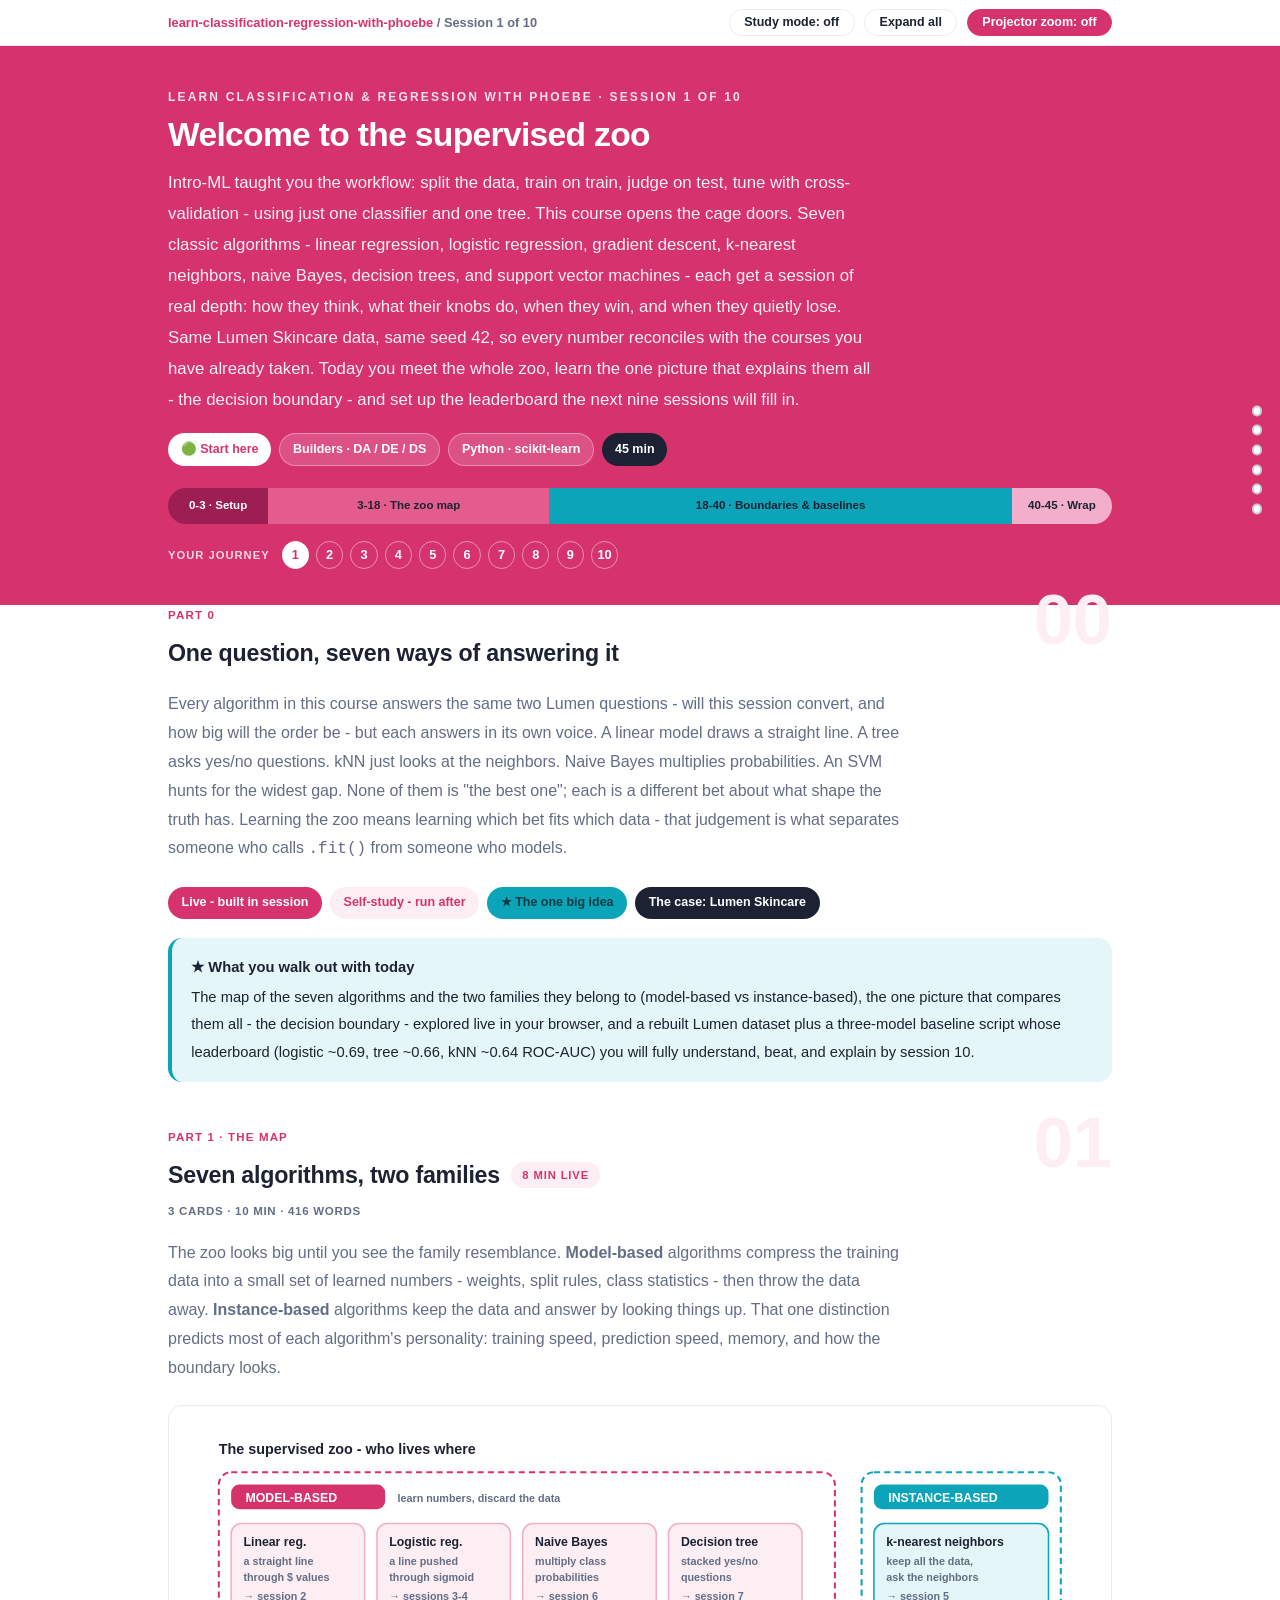
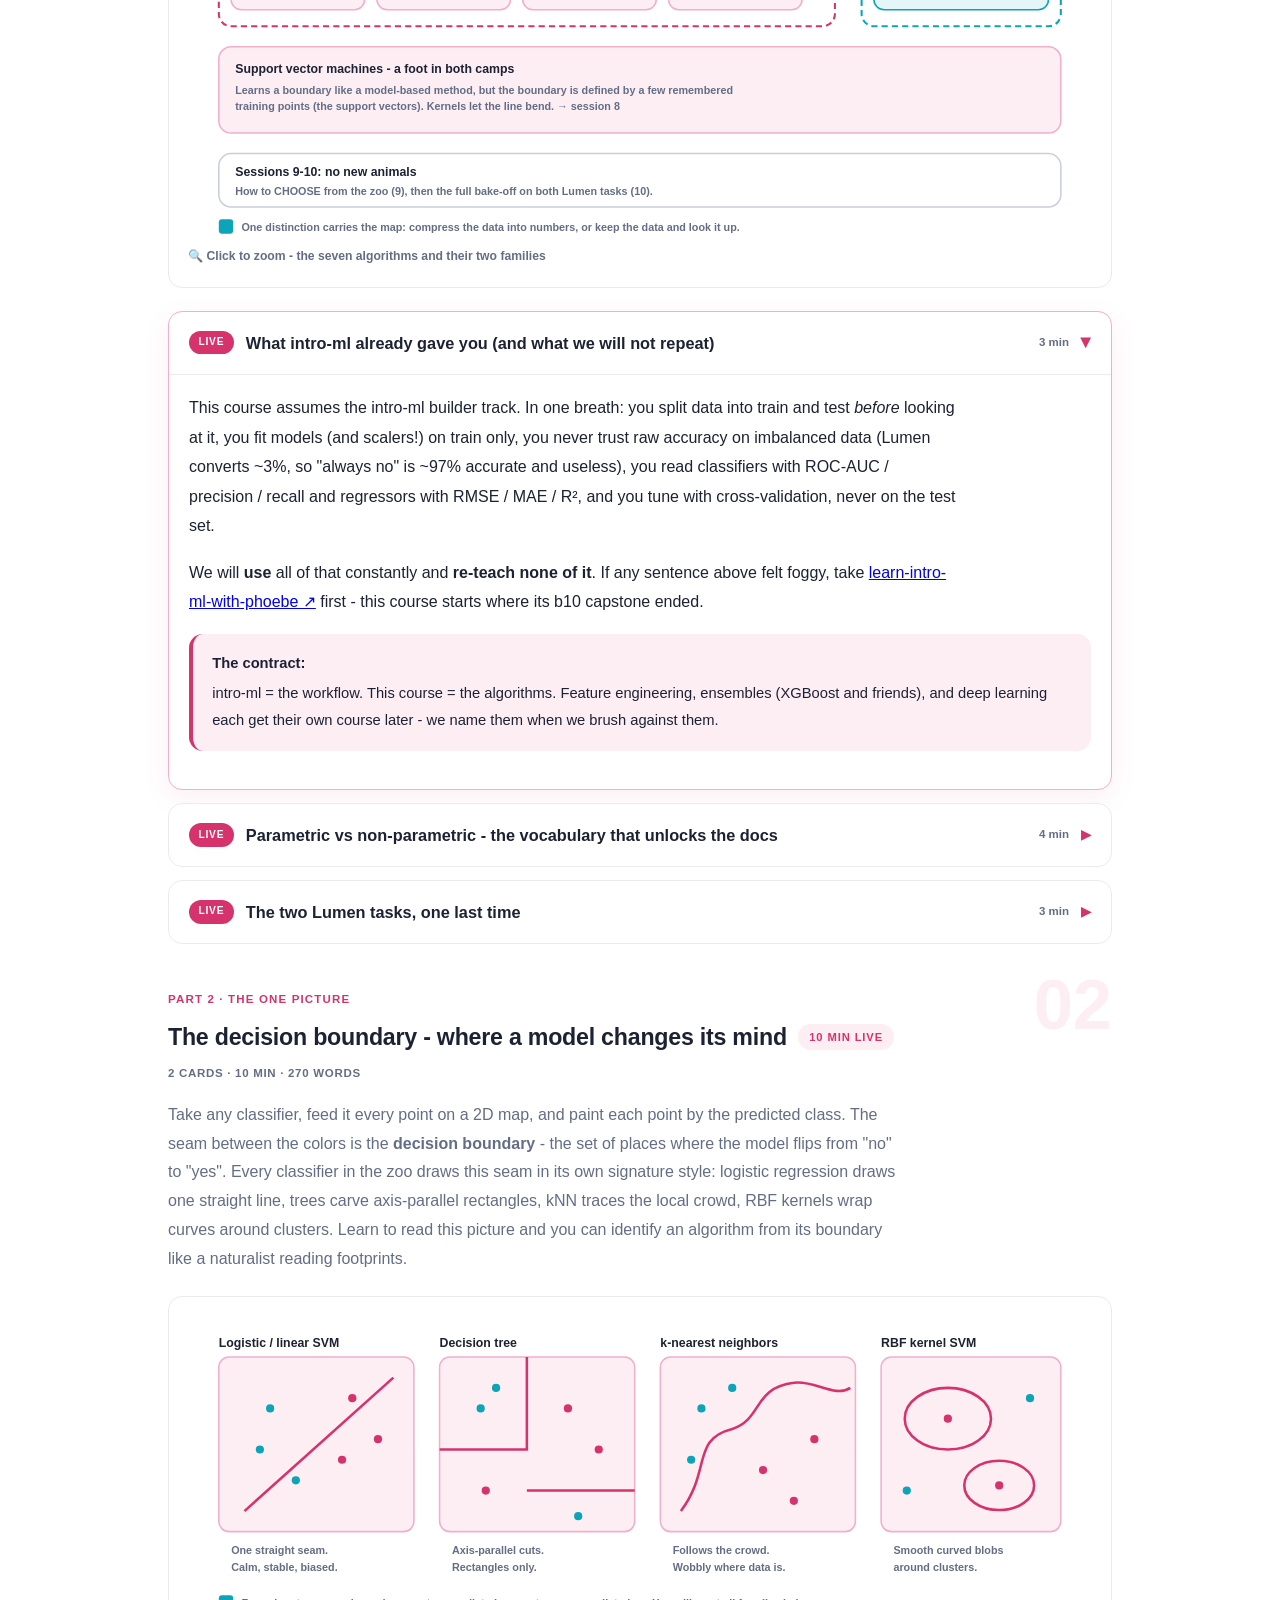
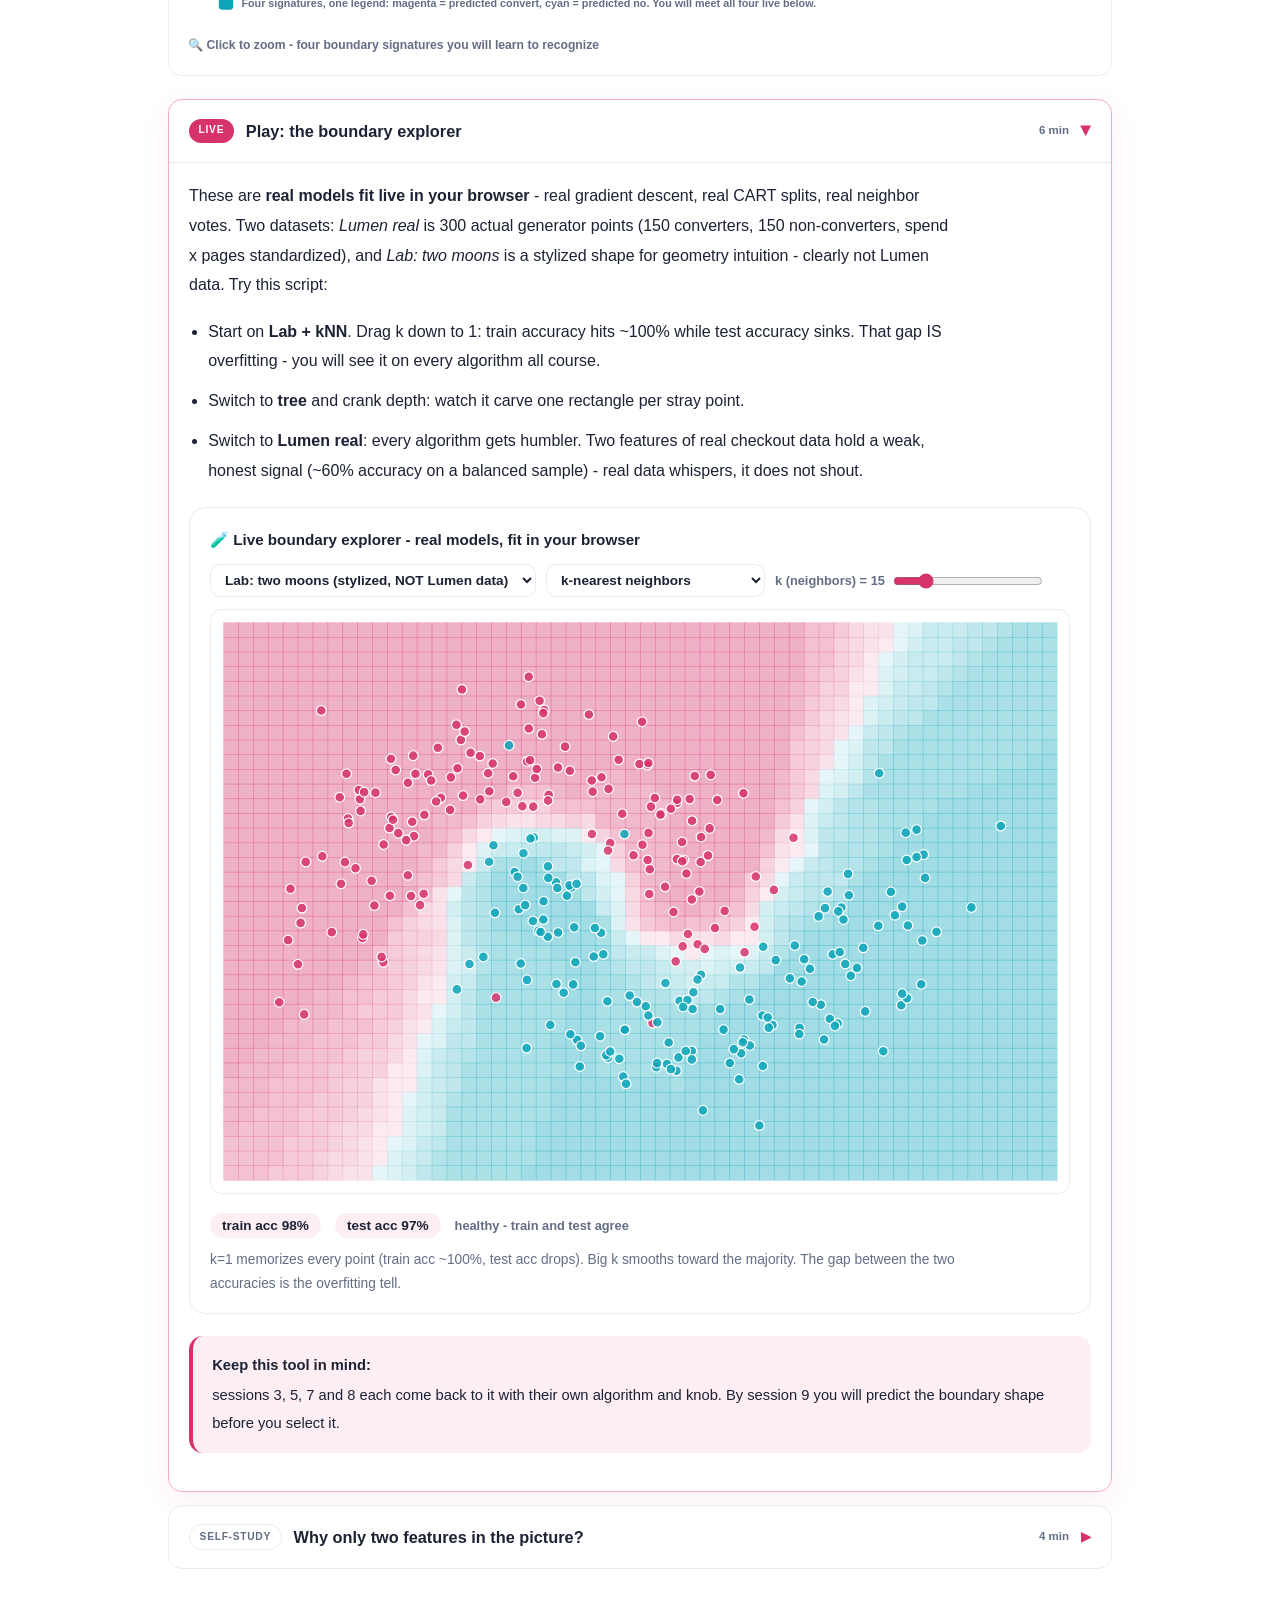
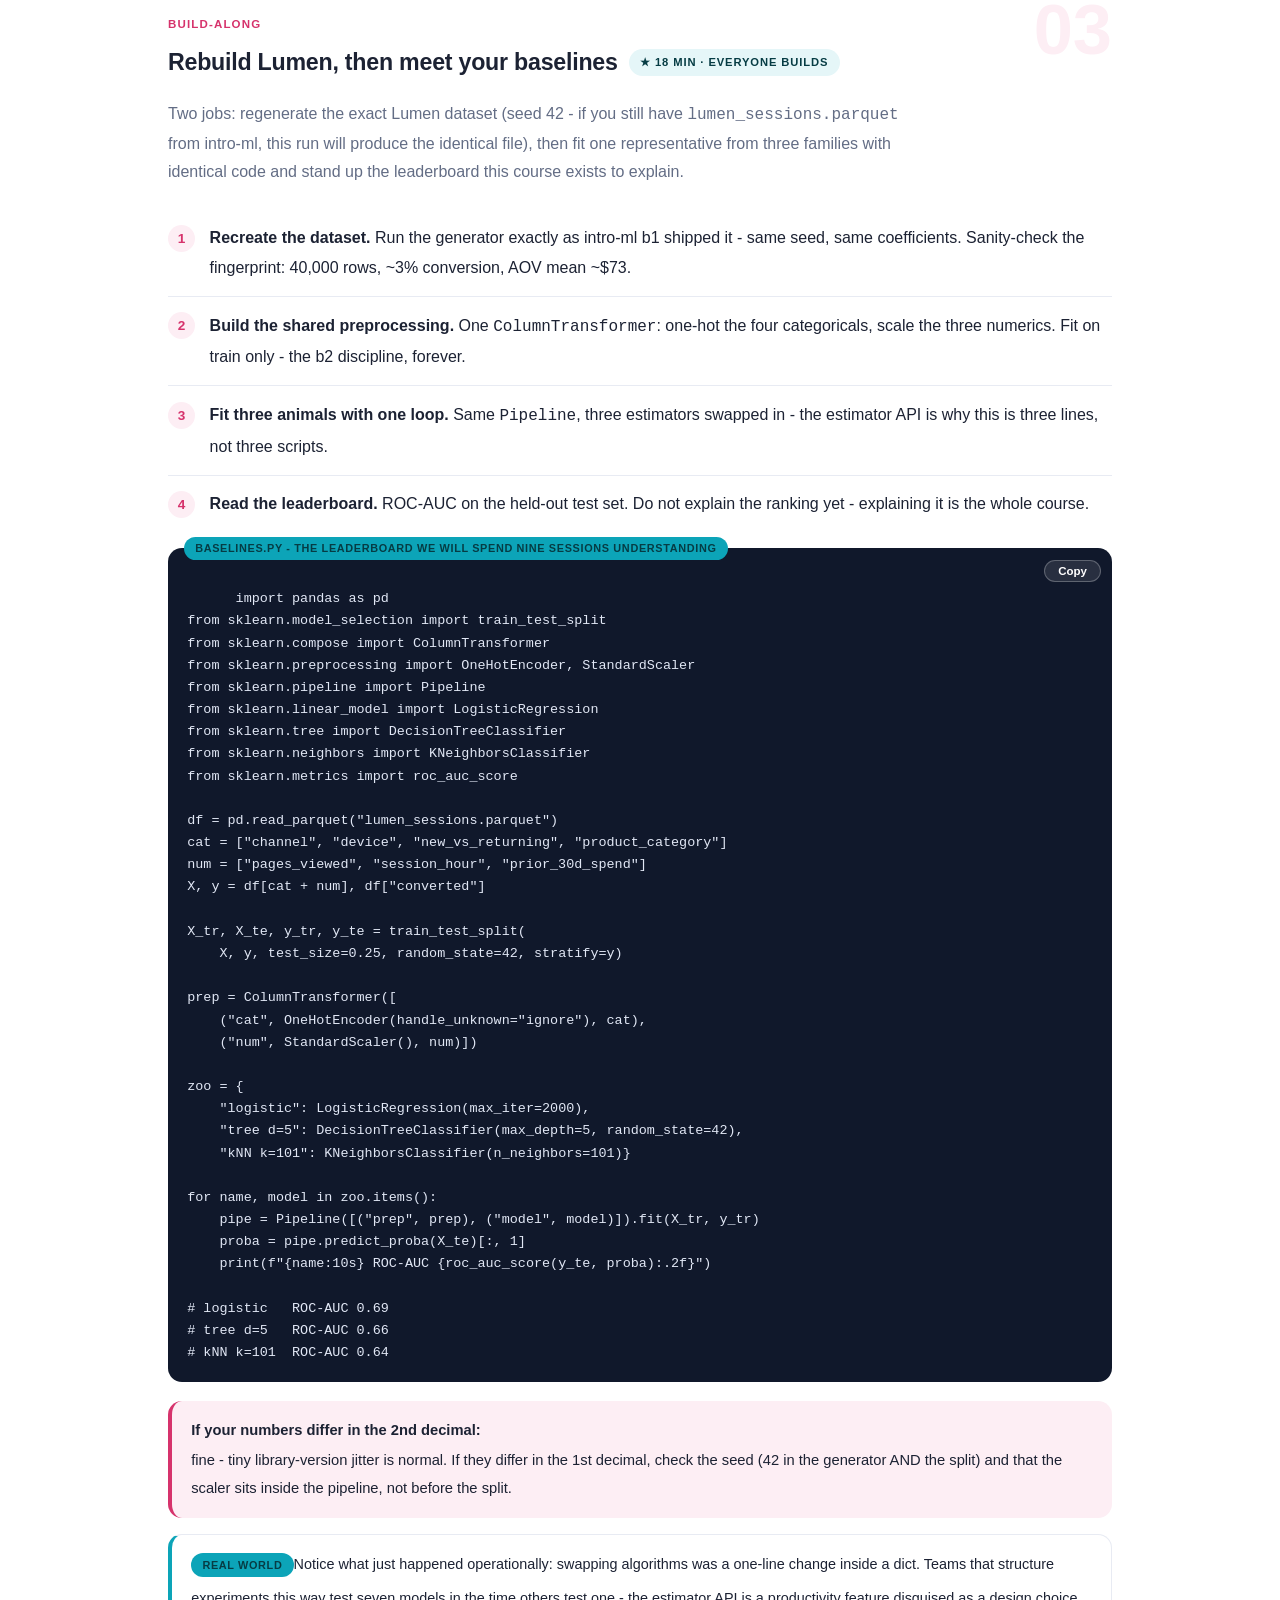
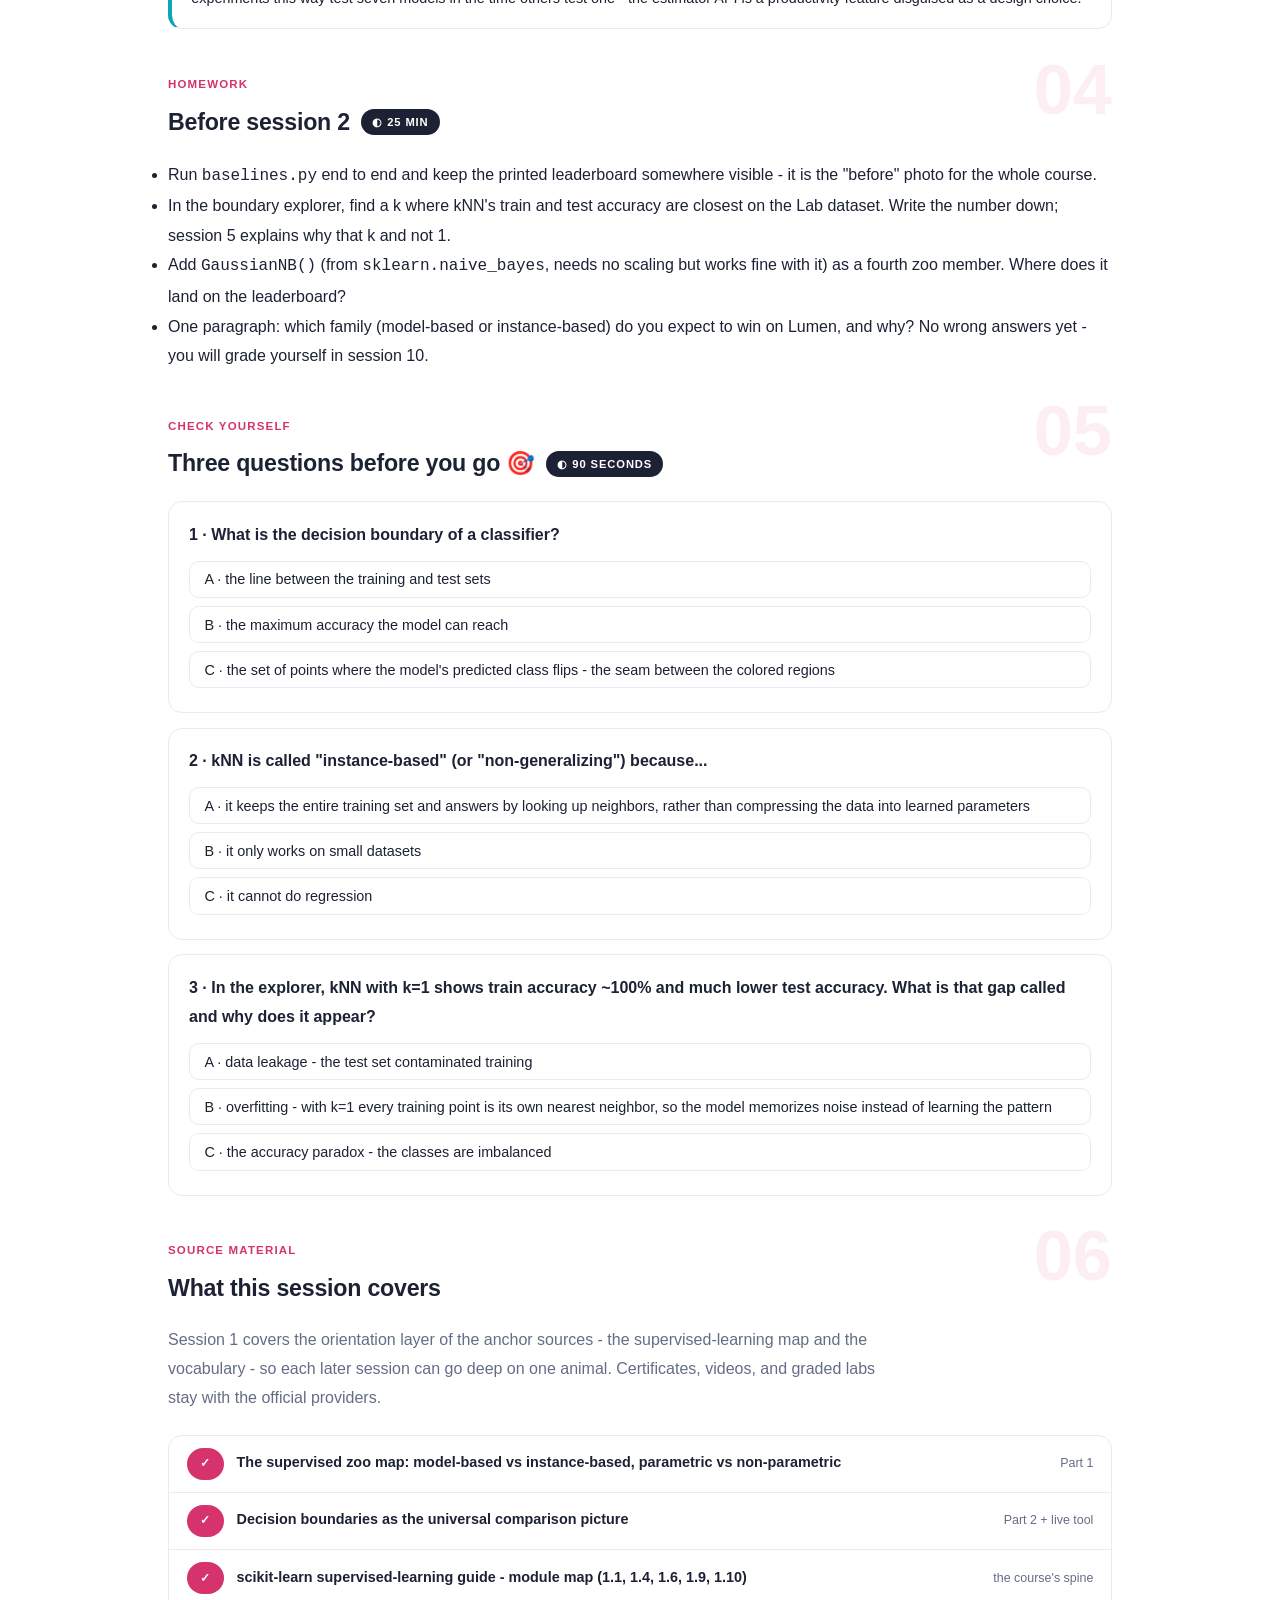
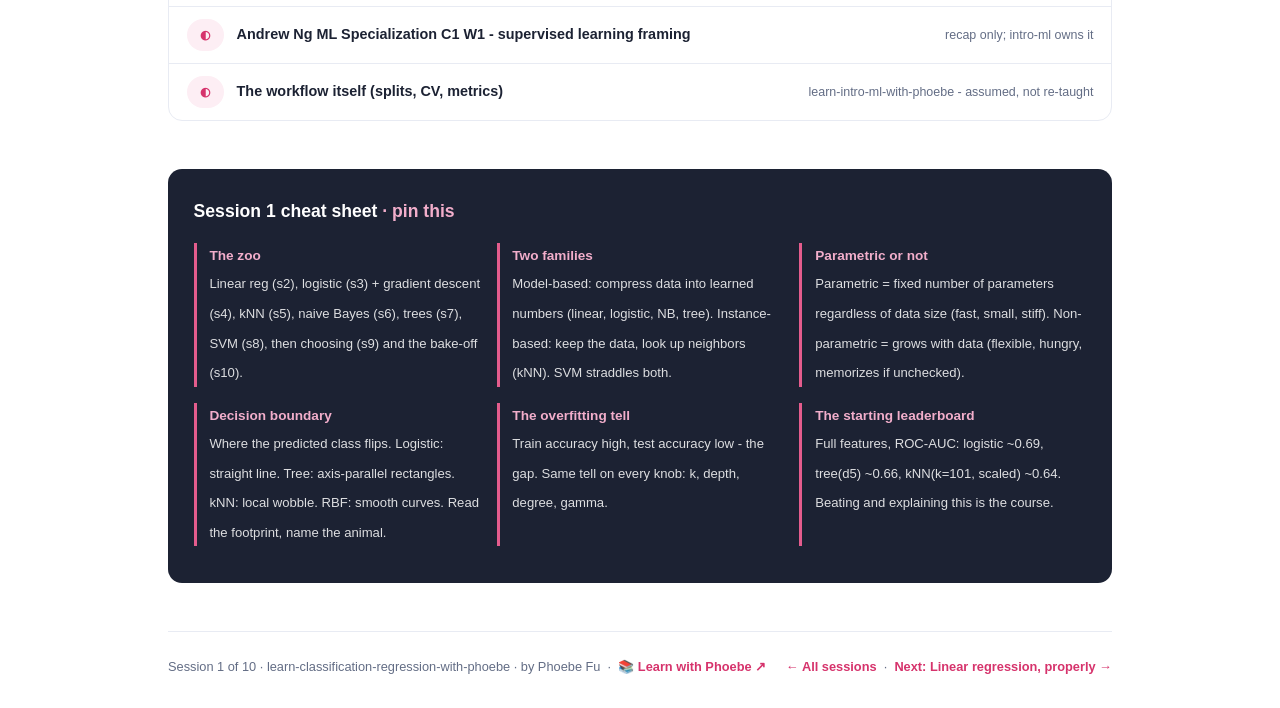
==== commit da26d1dd: "Fix agenda band contrast, which was unreadable estate-wide The .agenda block hardcodes color:#fff on" ====
--- a/courses/c1-the-supervised-zoo.html
+++ b/courses/c1-the-supervised-zoo.html
@@ -3,8 +3,23 @@
 <head>
 <meta charset="UTF-8">
 <meta name="viewport" content="width=device-width, initial-scale=1.0">
+<!-- social:start -->
+<meta name="description" content="Every algorithm in this course answers the same two Lumen questions - will this session convert, and how big will the order be - but each answers in its own voice. A linear model draws a...">
+<meta property="og:type" content="article">
+<meta property="og:site_name" content="Learn with Phoebe">
+<meta property="og:title" content="Welcome to the supervised zoo - learn classification and regression with phoebe">
+<meta property="og:description" content="Every algorithm in this course answers the same two Lumen questions - will this session convert, and how big will the order be - but each answers in its own voice. A linear model draws a...">
+<meta property="og:url" content="https://phoebefu6.github.io/learn-classification-regression-with-phoebe/courses/c1-the-supervised-zoo.html">
+<meta property="og:image" content="https://phoebefu6.github.io/learn-classification-regression-with-phoebe/assets/og-cover.png">
+<meta property="og:image:width" content="1200">
+<meta property="og:image:height" content="630">
+<meta name="twitter:card" content="summary_large_image">
+<meta name="twitter:title" content="Welcome to the supervised zoo - learn classification and regression with phoebe">
+<meta name="twitter:description" content="Every algorithm in this course answers the same two Lumen questions - will this session convert, and how big will the order be - but each answers in its own voice. A linear model draws a...">
+<meta name="twitter:image" content="https://phoebefu6.github.io/learn-classification-regression-with-phoebe/assets/og-cover.png">
+<!-- social:end -->
 <title>Session 1 · The supervised zoo - learn classification and regression with phoebe</title>
-<link rel="stylesheet" href="../assets/style.css?v=5">
+<link rel="stylesheet" href="../assets/style.css?v=7">
 </head>
 <body>
 
@@ -379,7 +394,7 @@
 
 </main>
 
-<script src="../assets/app.js?v=5"></script>
-<script src="../assets/algo-live.js?v=5"></script>
+<script src="../assets/app.js?v=6"></script>
+<script src="../assets/algo-live.js?v=6"></script>
 </body>
 </html>
--- a/assets/style.css
+++ b/assets/style.css
@@ -87,9 +87,9 @@
 }
 .agenda span { padding: .45rem .3rem; white-space: nowrap; overflow: hidden; text-overflow: ellipsis; }
 .agenda .a1 { background: var(--indigo-deep); }
-.agenda .a2 { background: var(--indigo-mid); }
-.agenda .a3 { background: var(--amber); color: var(--amber-ink); }
-.agenda .a4 { background: var(--indigo-soft); }
+.agenda .a2 { background: var(--indigo-mid); color: var(--ink); }
+.agenda .a3 { background: var(--amber); color: var(--ink); }
+.agenda .a4 { background: var(--indigo-soft); color: var(--ink); }
 
 /* ---------- toolbar ---------- */
 .toolbar {
@@ -734,7 +734,8 @@
   /* long inline code tokens and nowrap chips are the two things that still
      forced the page sideways below 640px: let them break rather than push
      the layout. Inside the media query only - desktop is untouched. */
-  :not(pre) > code, .prompt-box span, code span { overflow-wrap: anywhere; word-break: break-word; }
+  :not(pre) > code, .prompt-box span, code span,
+  p span, li span, td span { overflow-wrap: anywhere; word-break: break-word; }
   .chip, .syn-chip, .pill, .mode, .tag { white-space: normal; max-width: 100%; }
 
   /* the agenda bar truncated its own labels into nonsense - stack it */
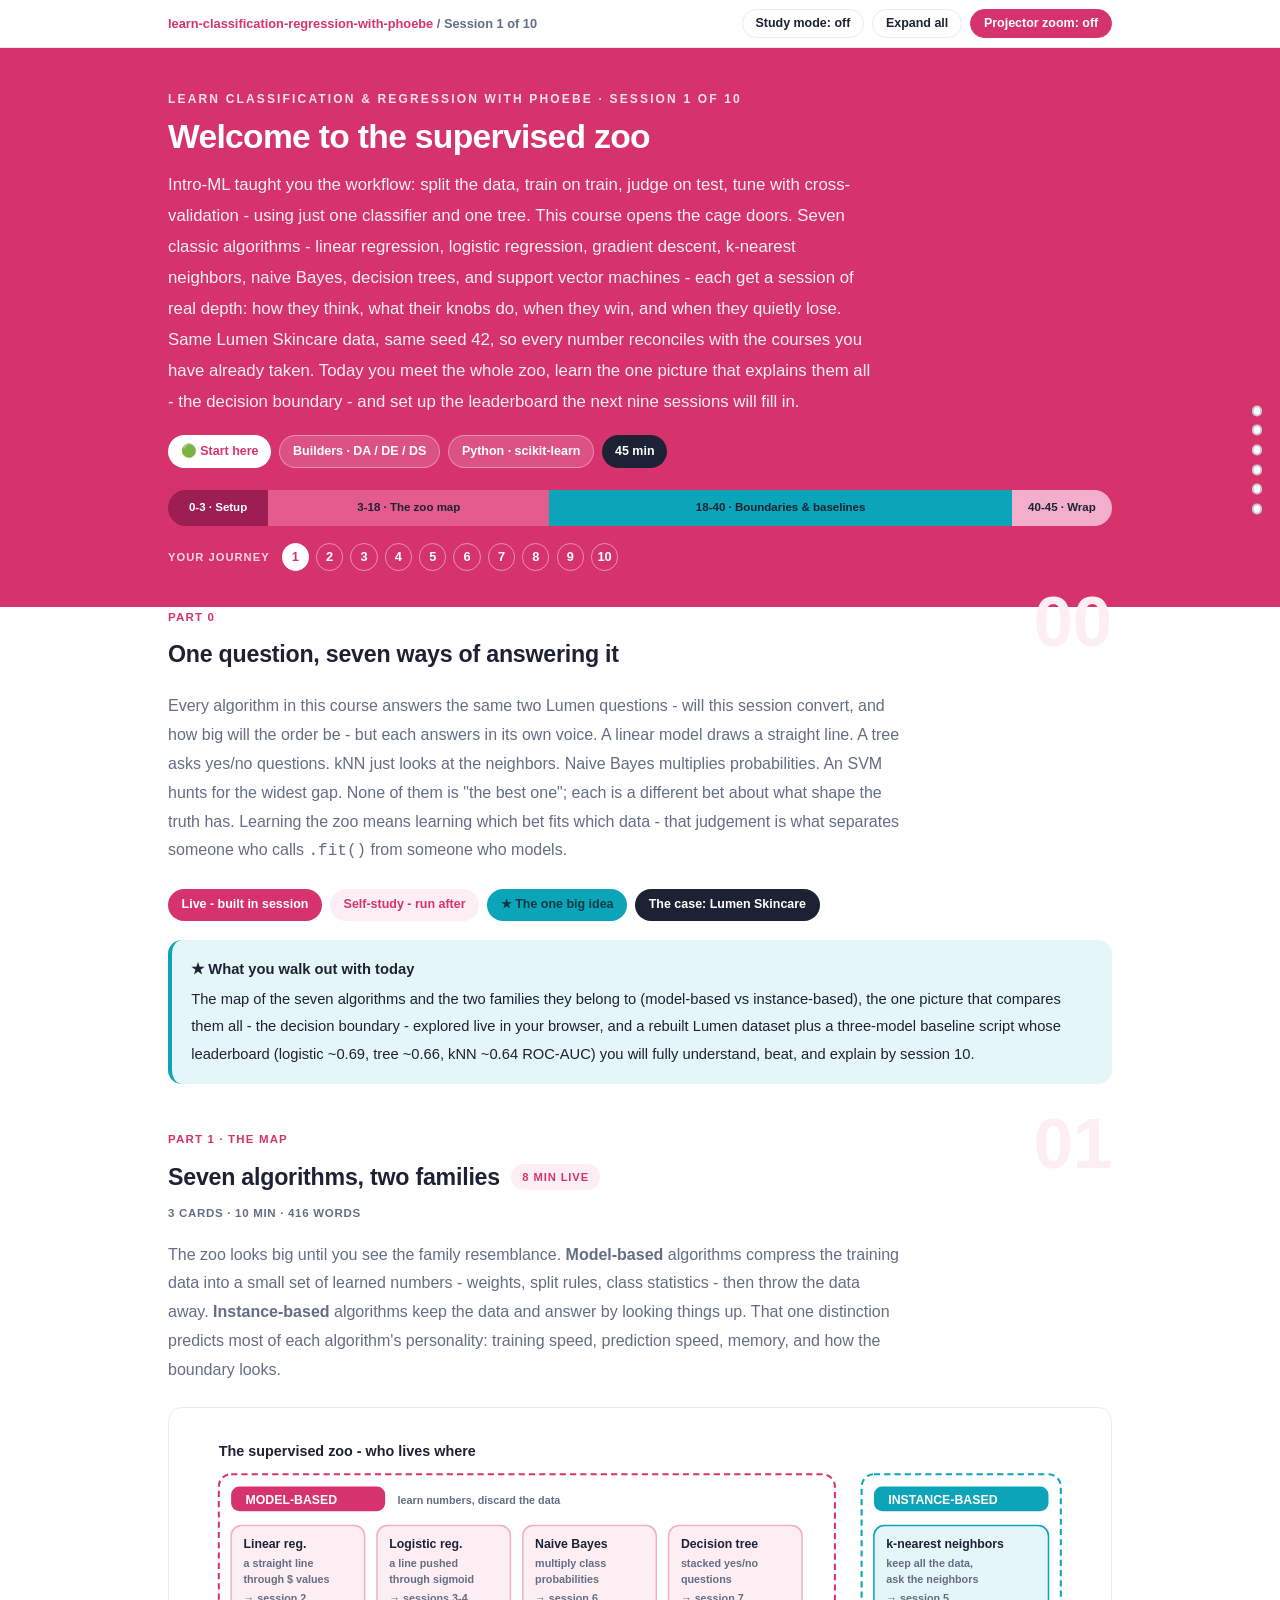
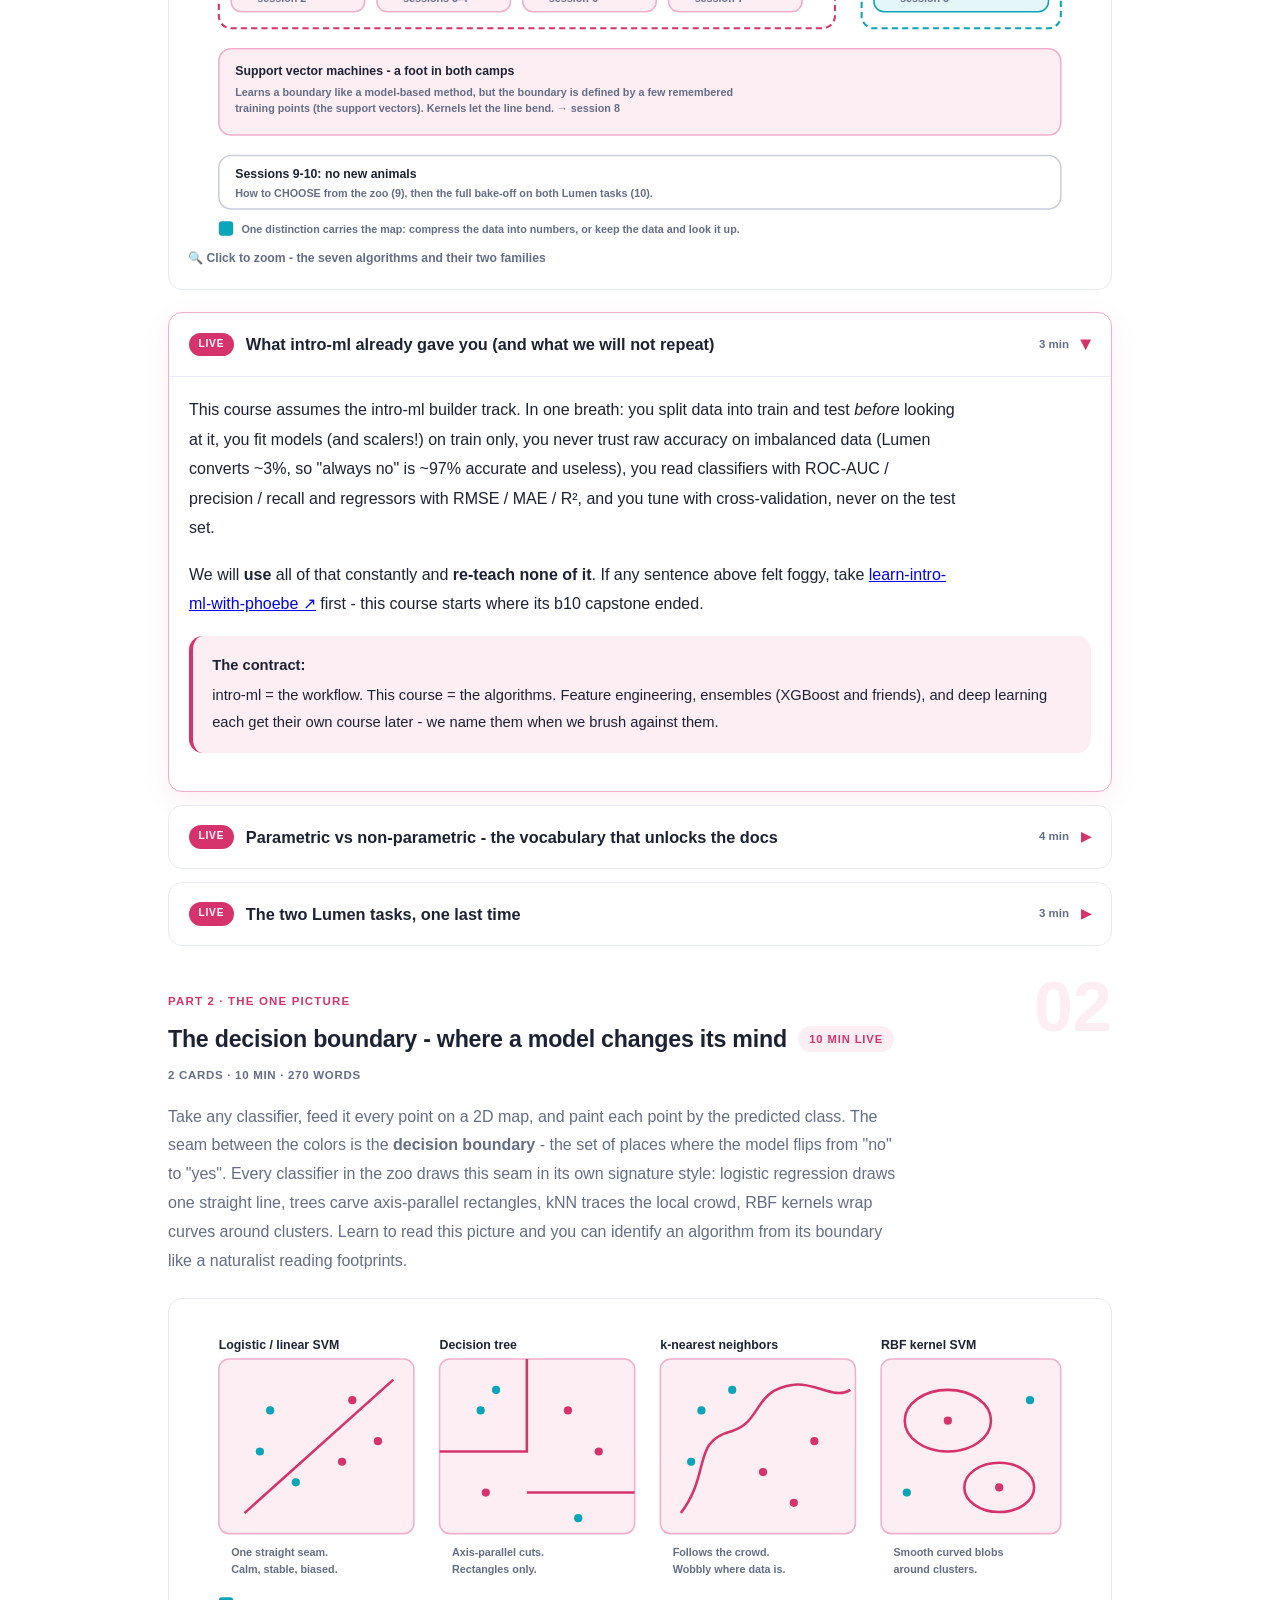
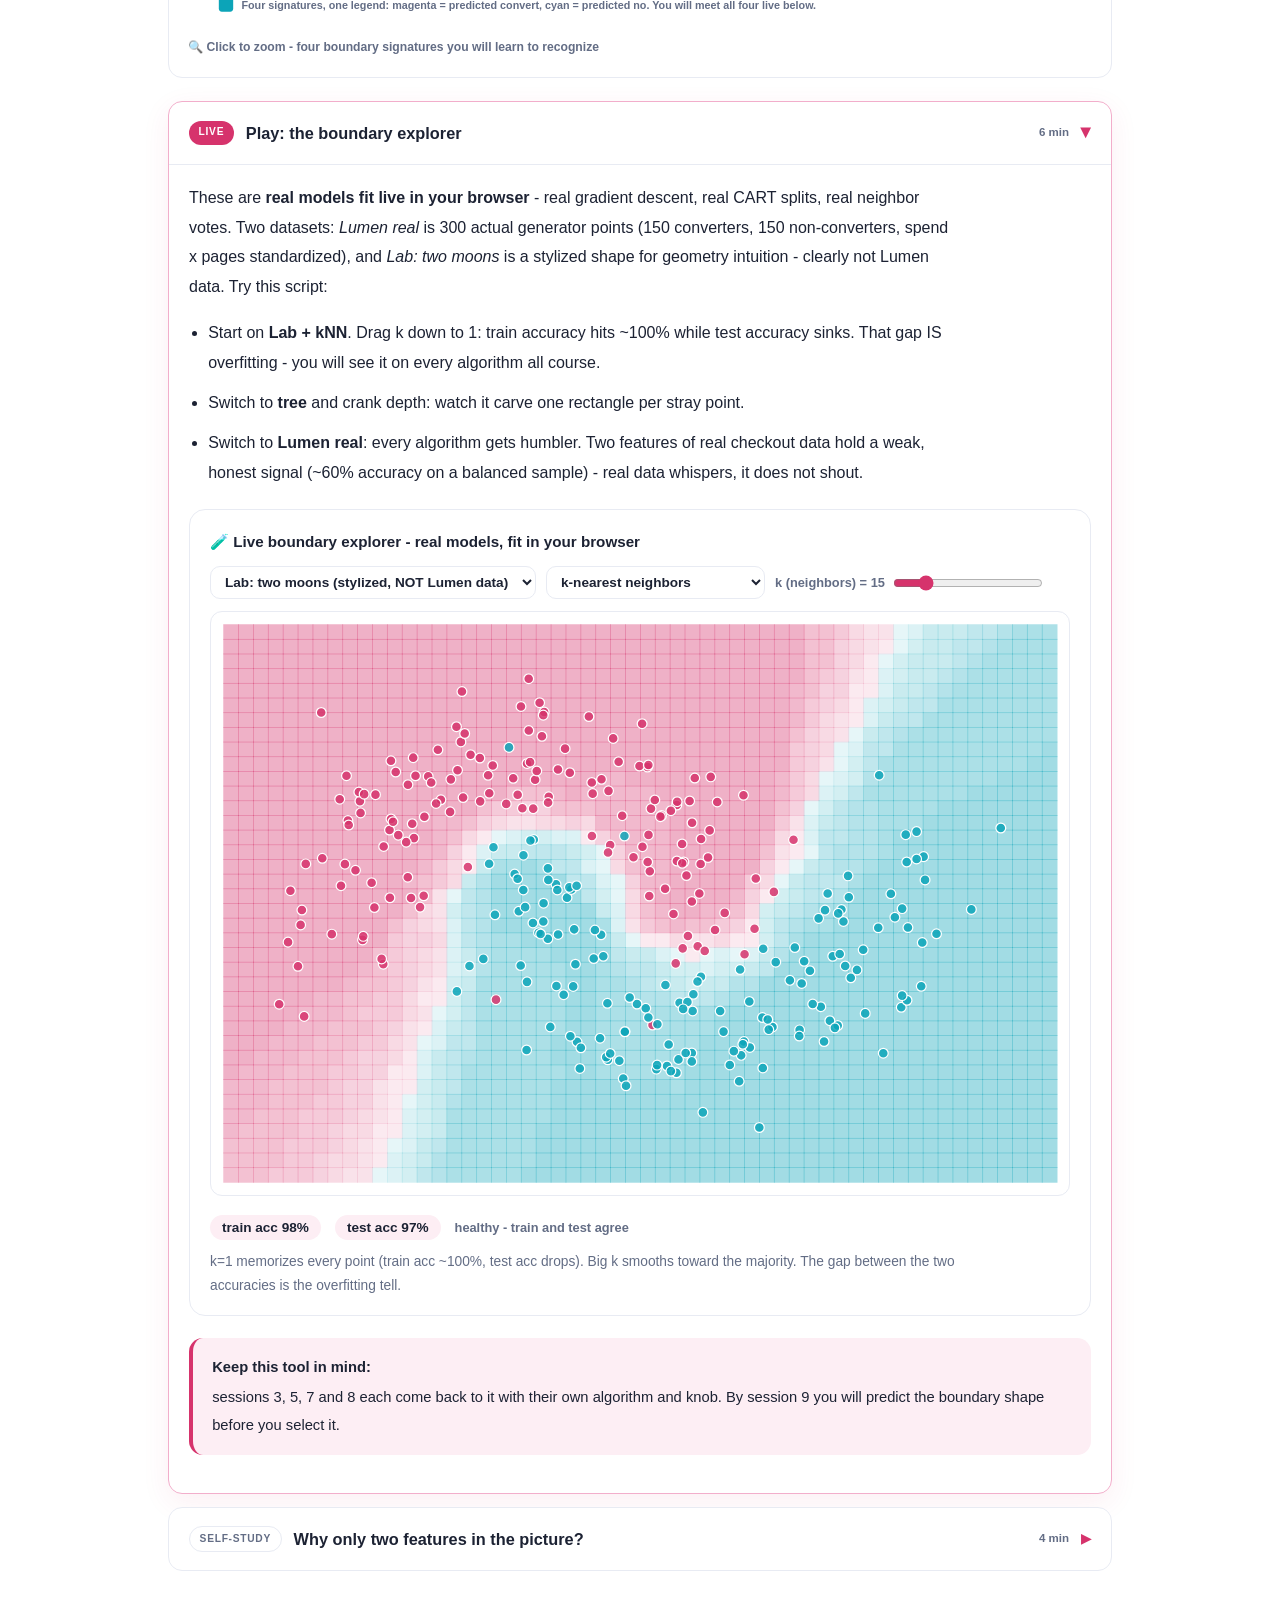
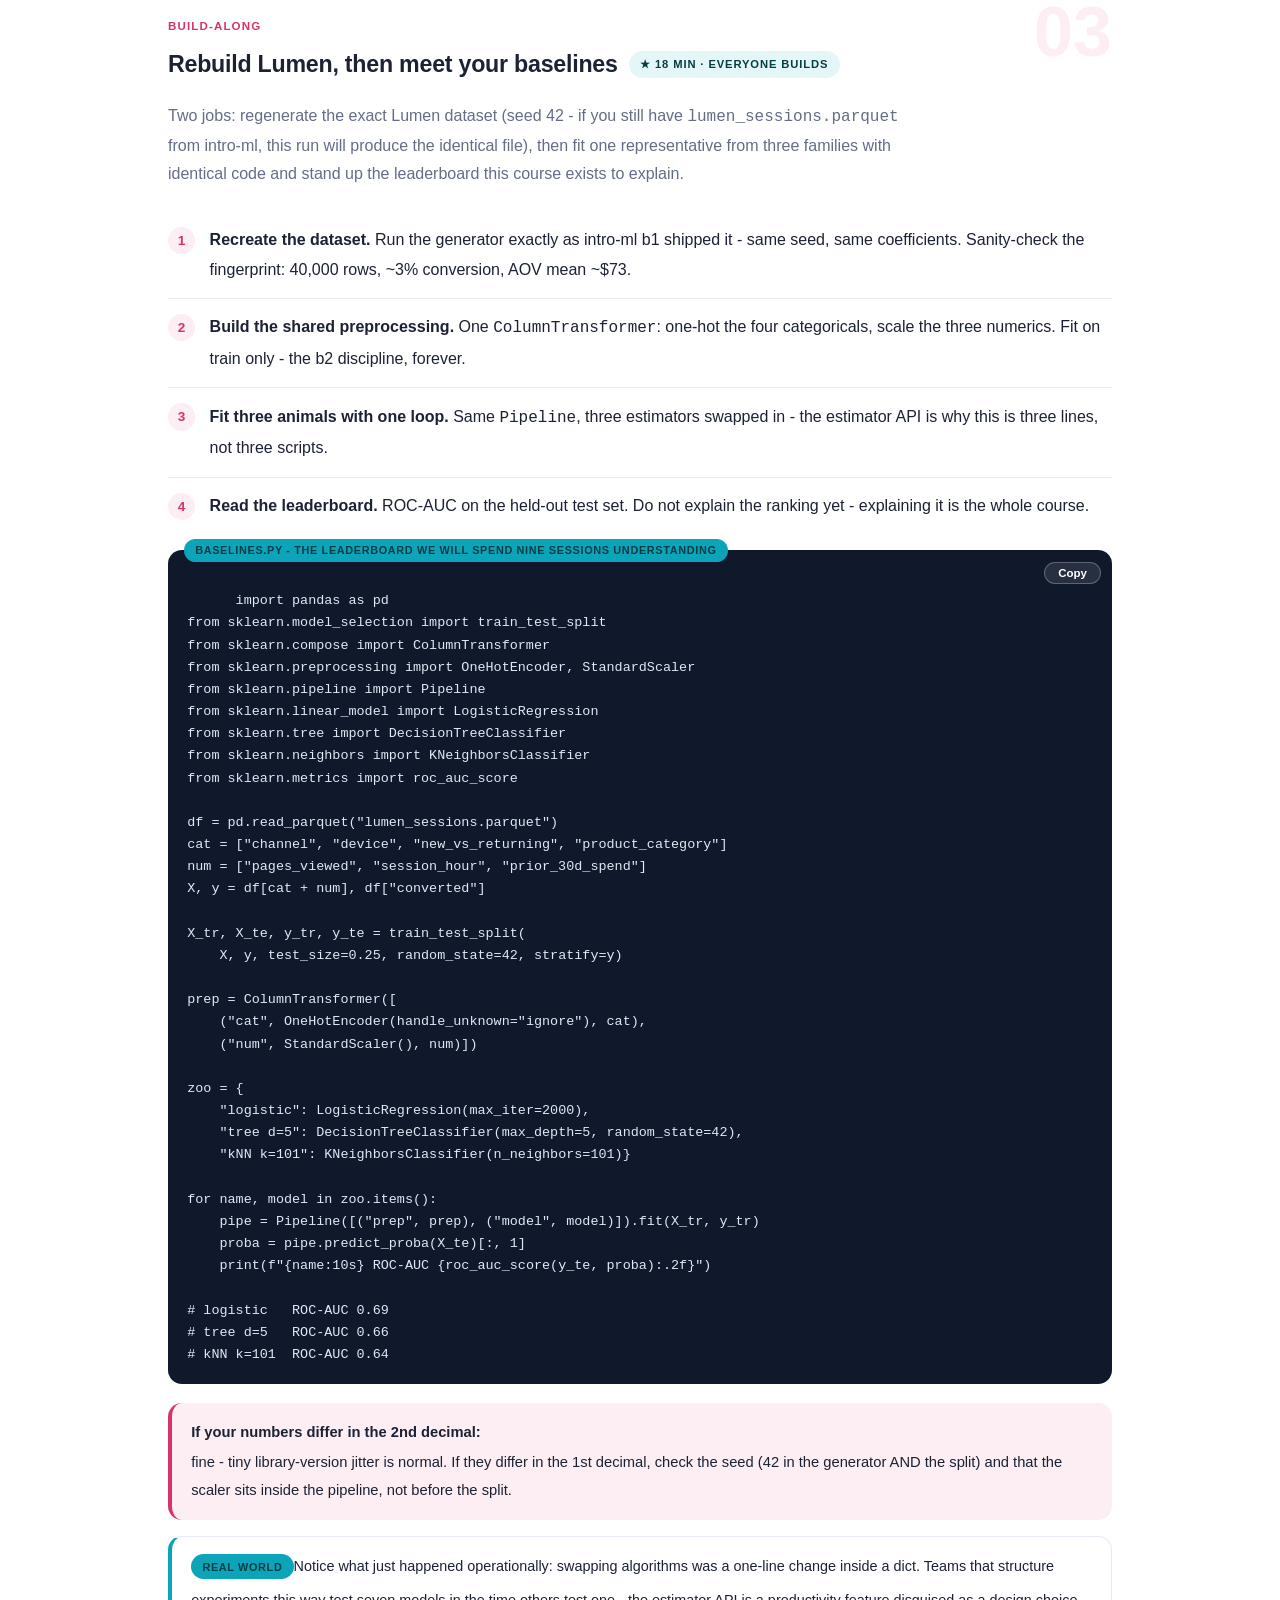
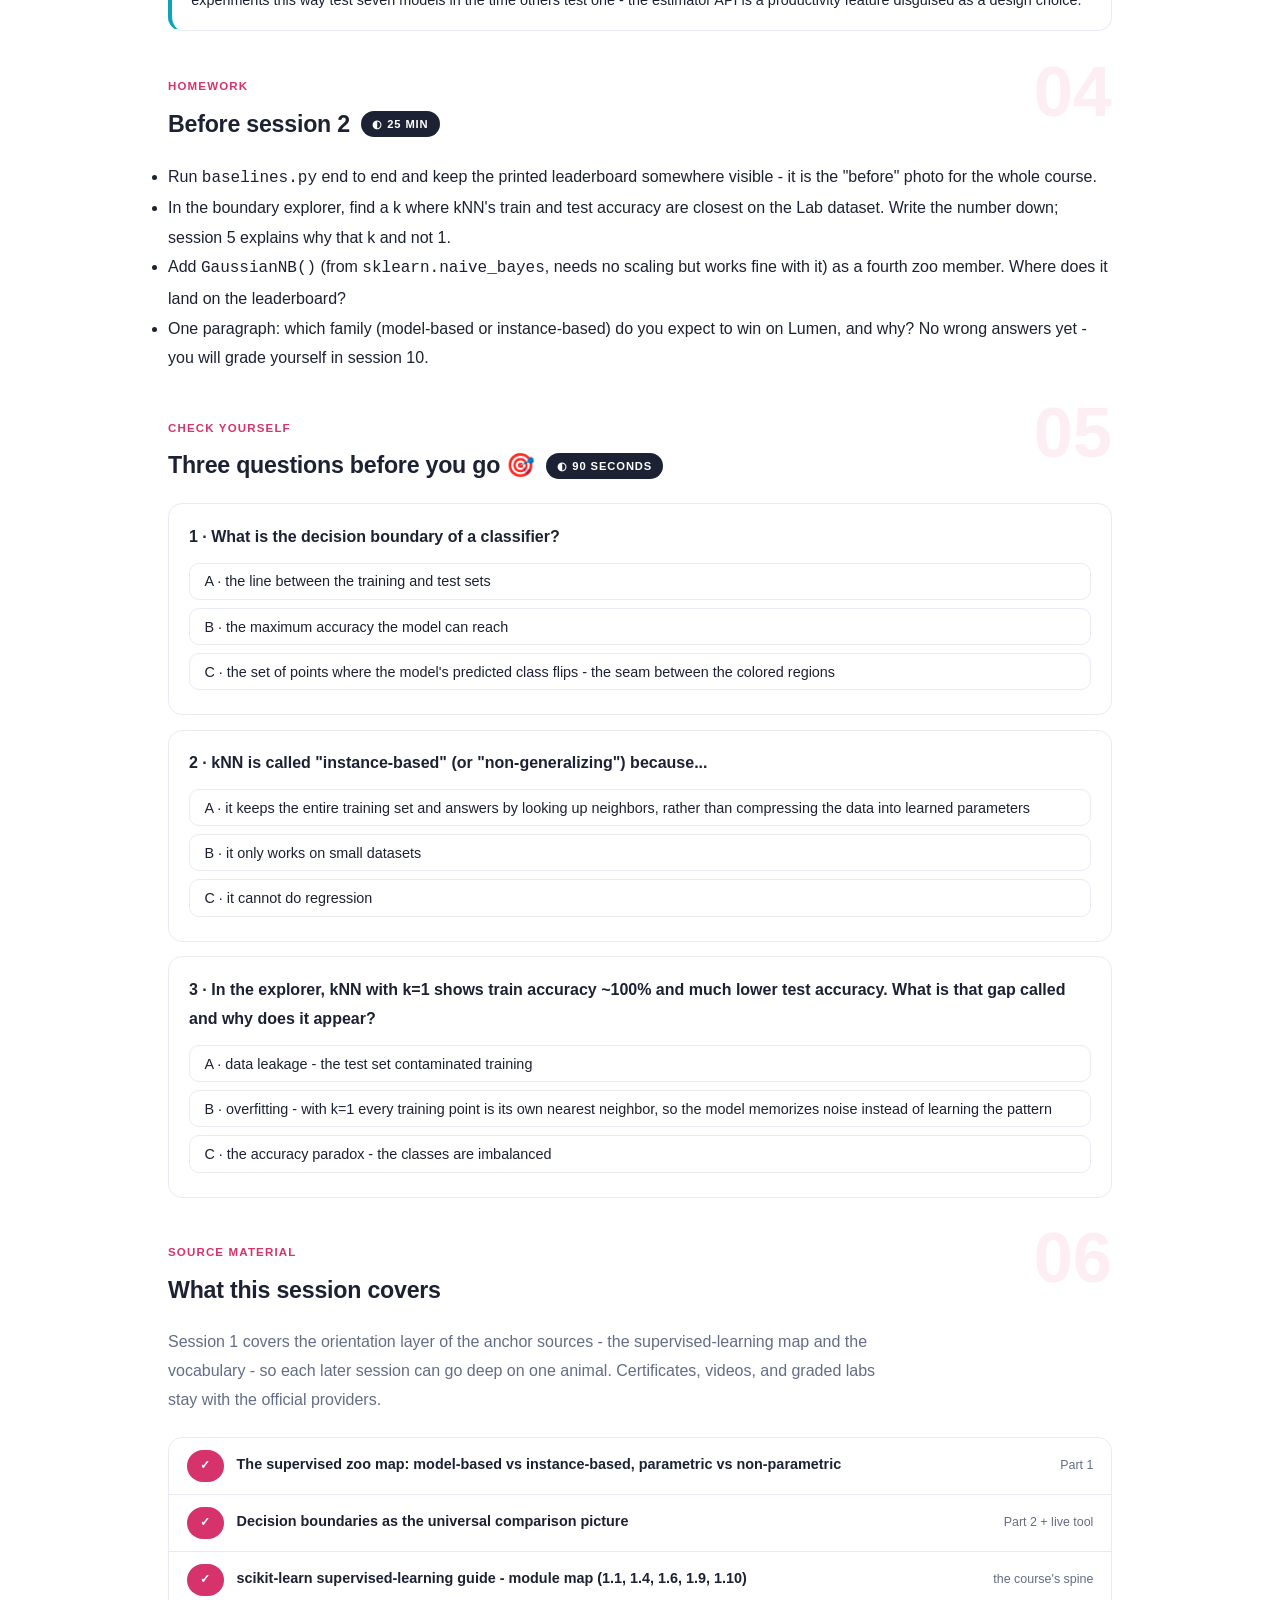
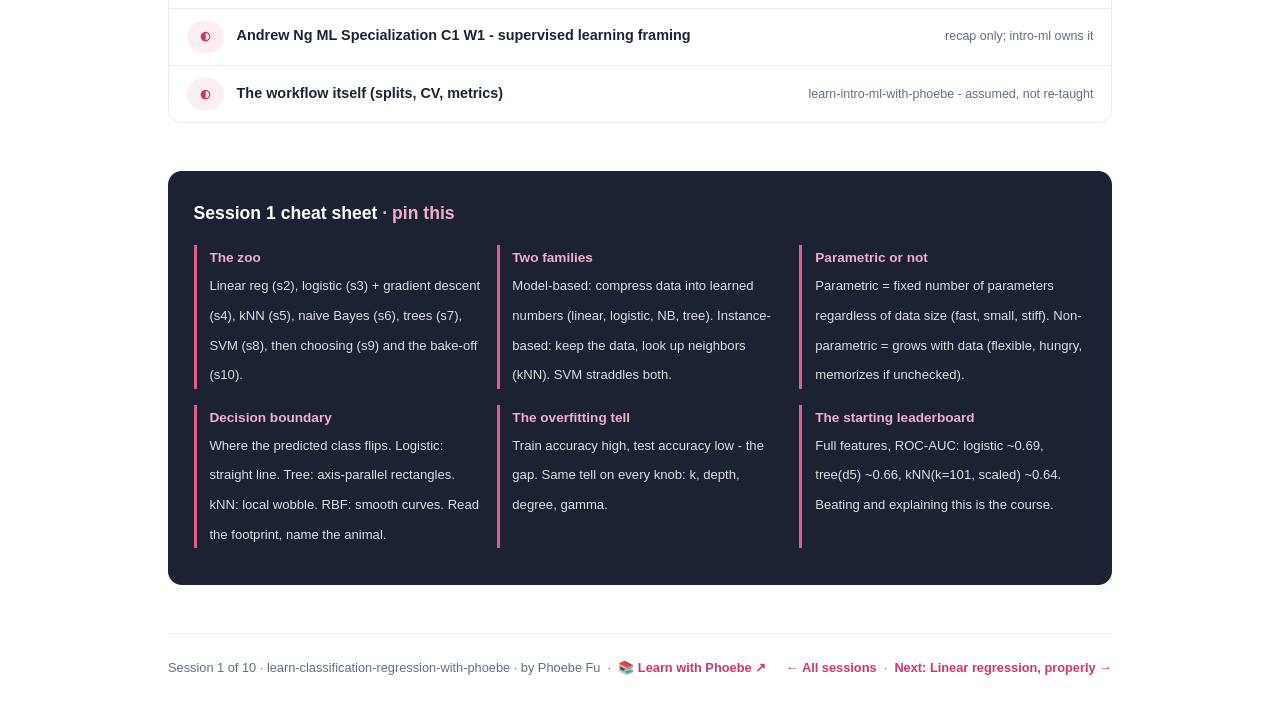
==== commit c5944ecf: "Layout: code boxes stack under step text; toolbar is one row Shared-template defect, live estate-wid" ====
--- a/courses/c1-the-supervised-zoo.html
+++ b/courses/c1-the-supervised-zoo.html
@@ -19,7 +19,7 @@
 <meta name="twitter:image" content="https://phoebefu6.github.io/learn-classification-regression-with-phoebe/assets/og-cover.png">
 <!-- social:end -->
 <title>Session 1 · The supervised zoo - learn classification and regression with phoebe</title>
-<link rel="stylesheet" href="../assets/style.css?v=7">
+<link rel="stylesheet" href="../assets/style.css?v=9">
 </head>
 <body>
 
--- a/assets/style.css
+++ b/assets/style.css
@@ -101,8 +101,9 @@
   border-bottom: 1px solid var(--hairline);
   padding: .55rem 0;
 }
-.toolbar .wrap { display: flex; align-items: center; gap: .6rem; }
-.toolbar .crumb { font-size: .8rem; color: var(--muted); font-weight: 600; margin-right: auto; }
+.toolbar .wrap { display: flex; align-items: center; gap: .5rem; flex-wrap: nowrap; }
+.toolbar .crumb { font-size: .8rem; color: var(--muted); font-weight: 600; margin-right: auto; min-width: 0; white-space: nowrap; overflow: hidden; text-overflow: ellipsis; }
+.toolbar .btn { white-space: nowrap; flex: none; padding: .38rem .8rem; font-size: .78rem; line-height: 1.2; }
 .toolbar .crumb a { color: var(--indigo); text-decoration: none; }
 .btn {
   border: 1px solid var(--hairline);
@@ -302,11 +303,15 @@
 /* ---------- demo steps ---------- */
 .steps { counter-reset: step; margin: .6rem 0 1rem; }
 .step {
-  display: flex;
-  gap: .9rem;
+  display: grid;
+  grid-template-columns: max-content minmax(0, 1fr);
+  column-gap: .9rem;
+  row-gap: .2rem;
   padding: .85rem 0;
   border-bottom: .5px solid var(--hairline);
 }
+.step > * { grid-column: 2; min-width: 0; }
+.step > .prompt-box { margin: .8rem 0 .4rem; }
 .step:last-child { border-bottom: none; }
 .step::before {
   counter-increment: step;
@@ -727,7 +732,10 @@
   /* 44px tap targets */
   details.card summary { min-height: 44px; }
   .qopt { min-height: 44px; display: flex; align-items: center; padding: .7rem .9rem; }
-  .toolbar .btn, .pagefoot a { min-height: 44px; display: inline-flex; align-items: center; }
+  .toolbar .btn, .pagefoot a { min-height: 44px; display: inline-flex; align-items: center; justify-content: center; }
+  .toolbar .crumb, .toolbar #zoom-toggle { display: none; }
+  .toolbar .btn { flex: 1 1 0; padding: .3rem .4rem; font-size: .72rem; }
+  table.clean { display: block; overflow-x: auto; -webkit-overflow-scrolling: touch; }
 }
 
 @media (max-width: 640px) {
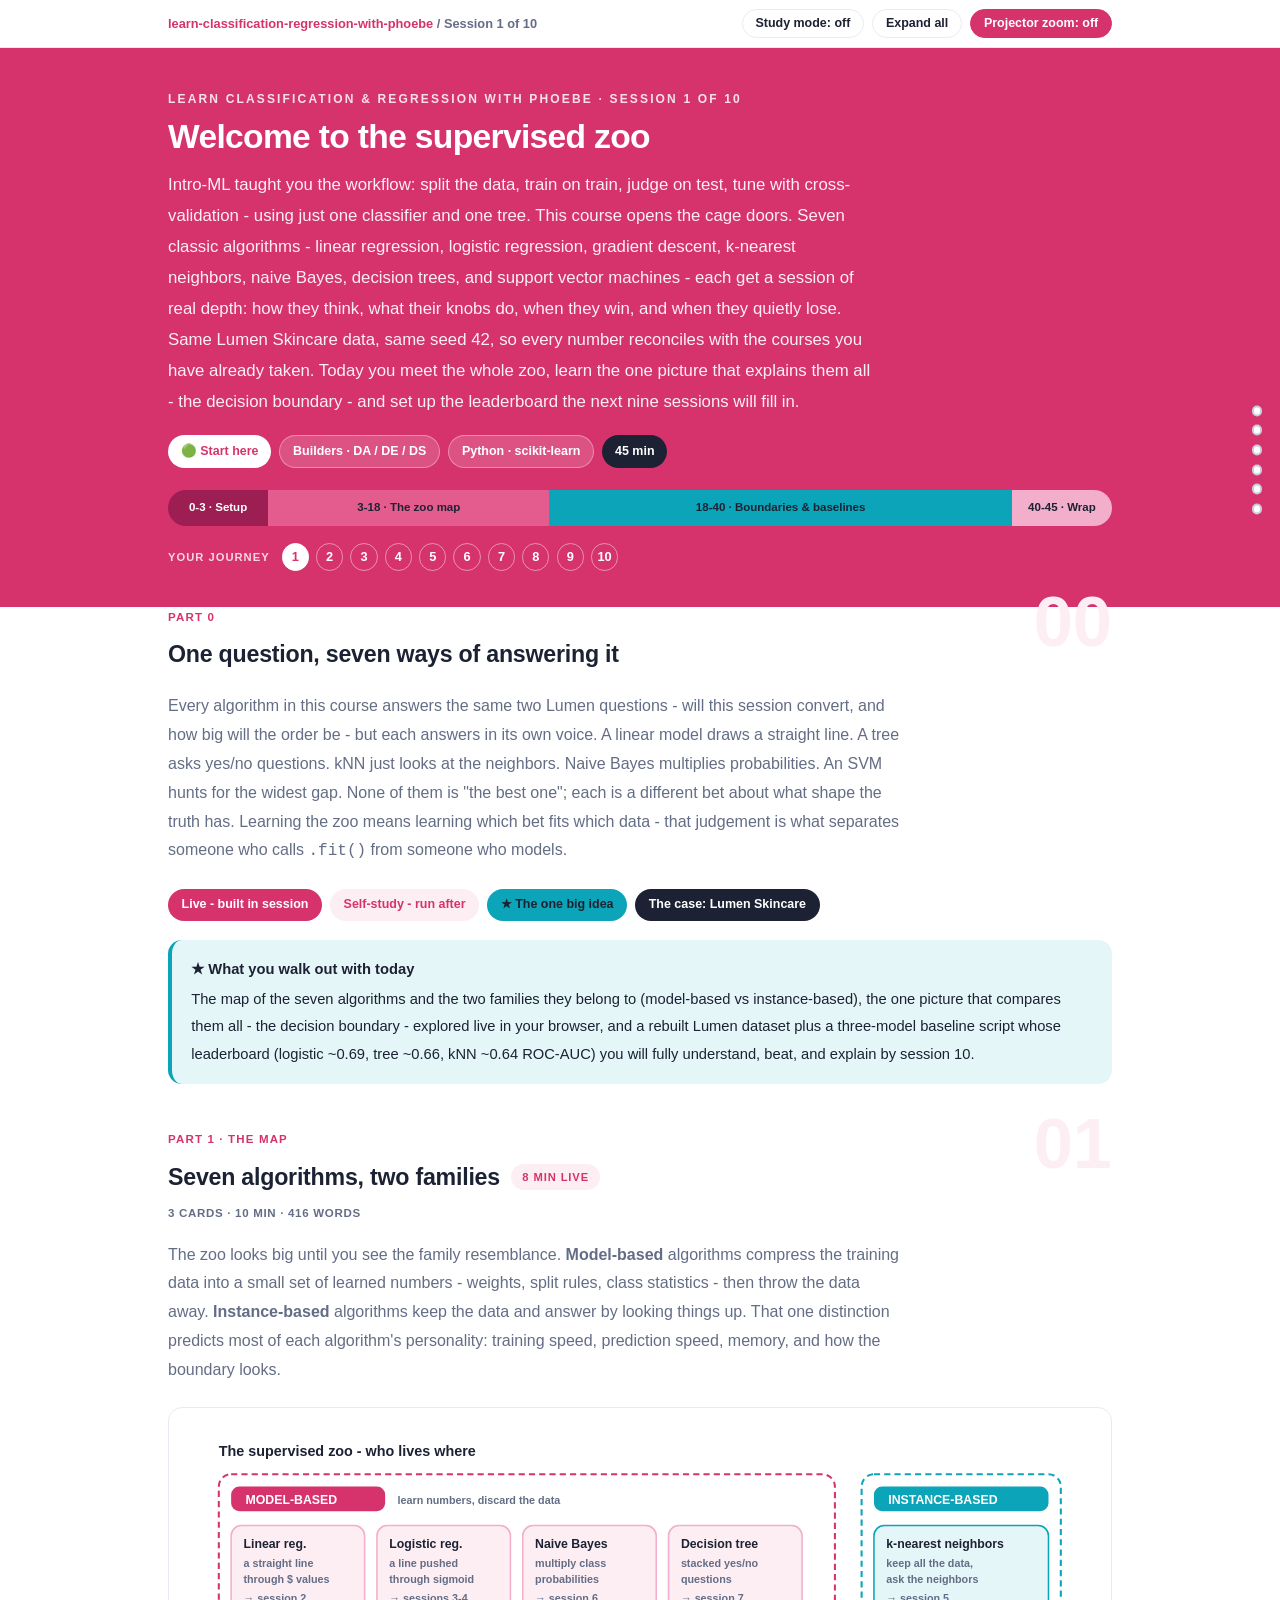
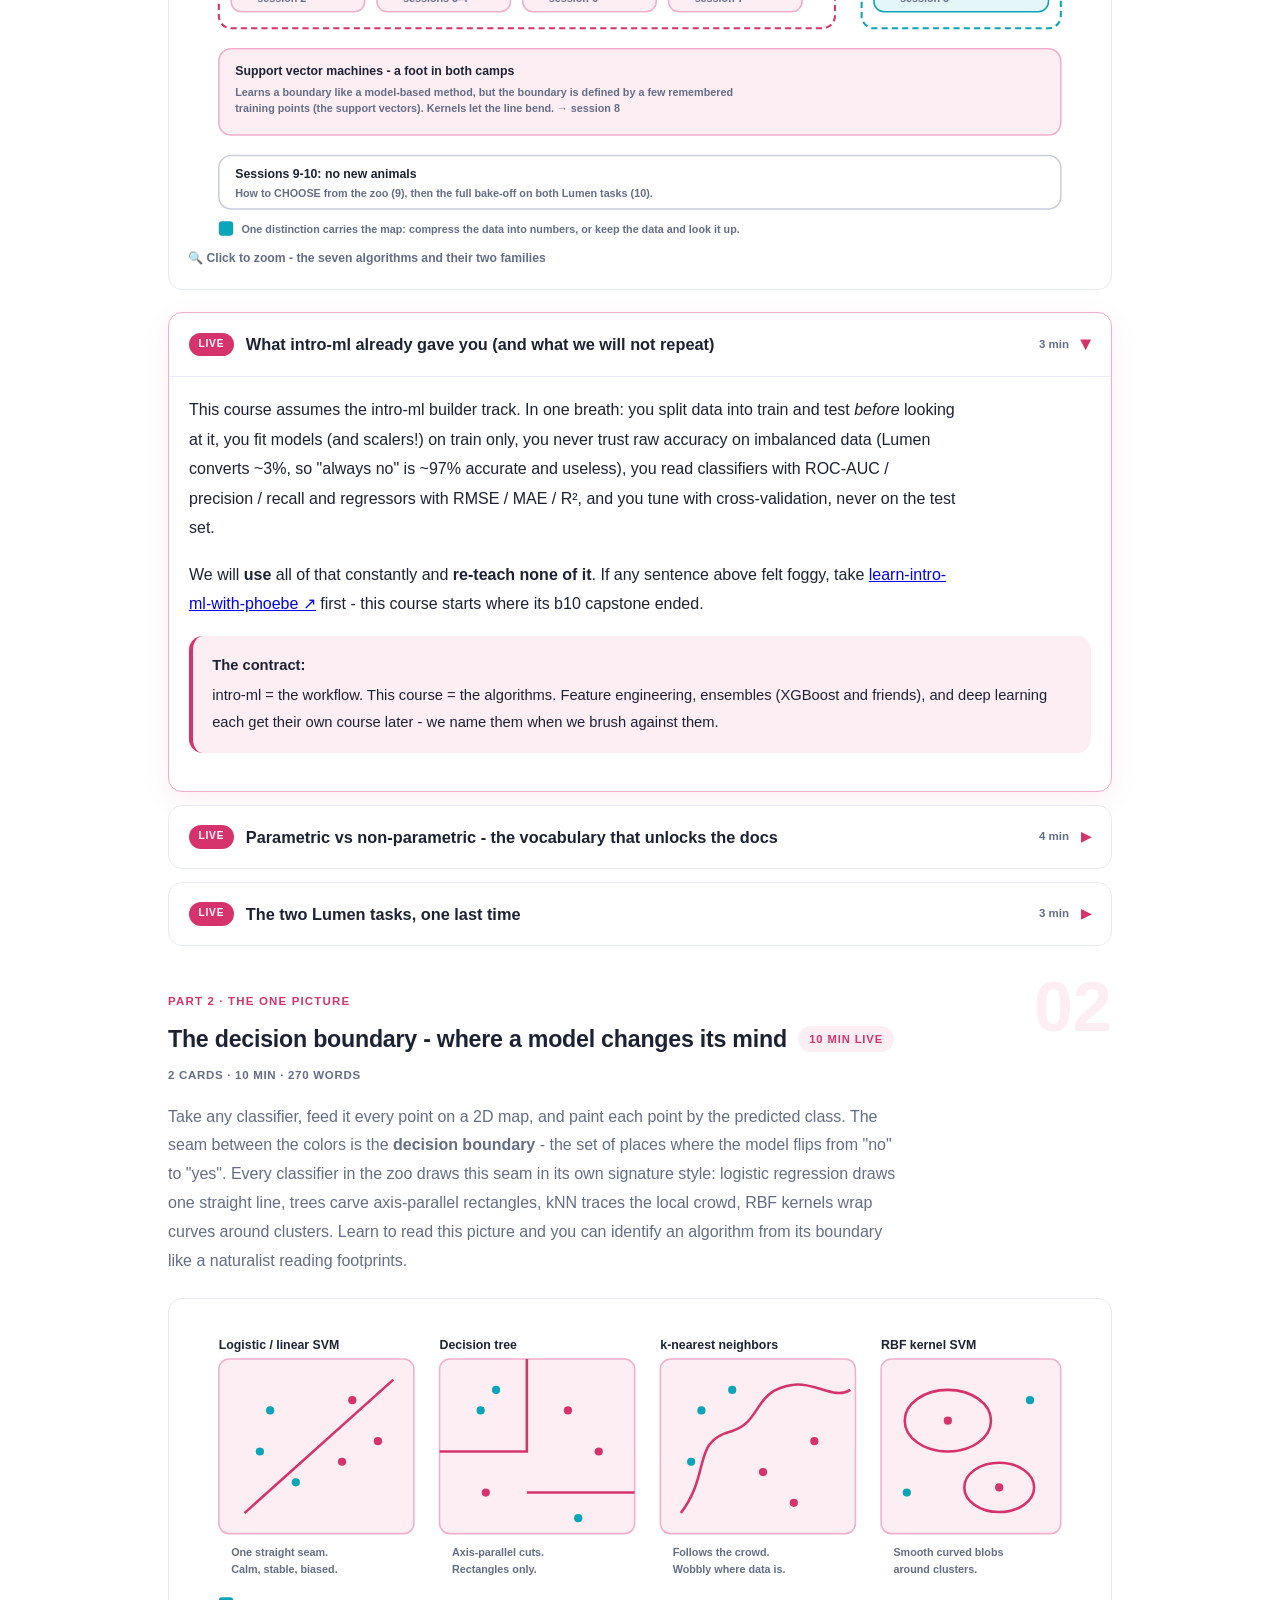
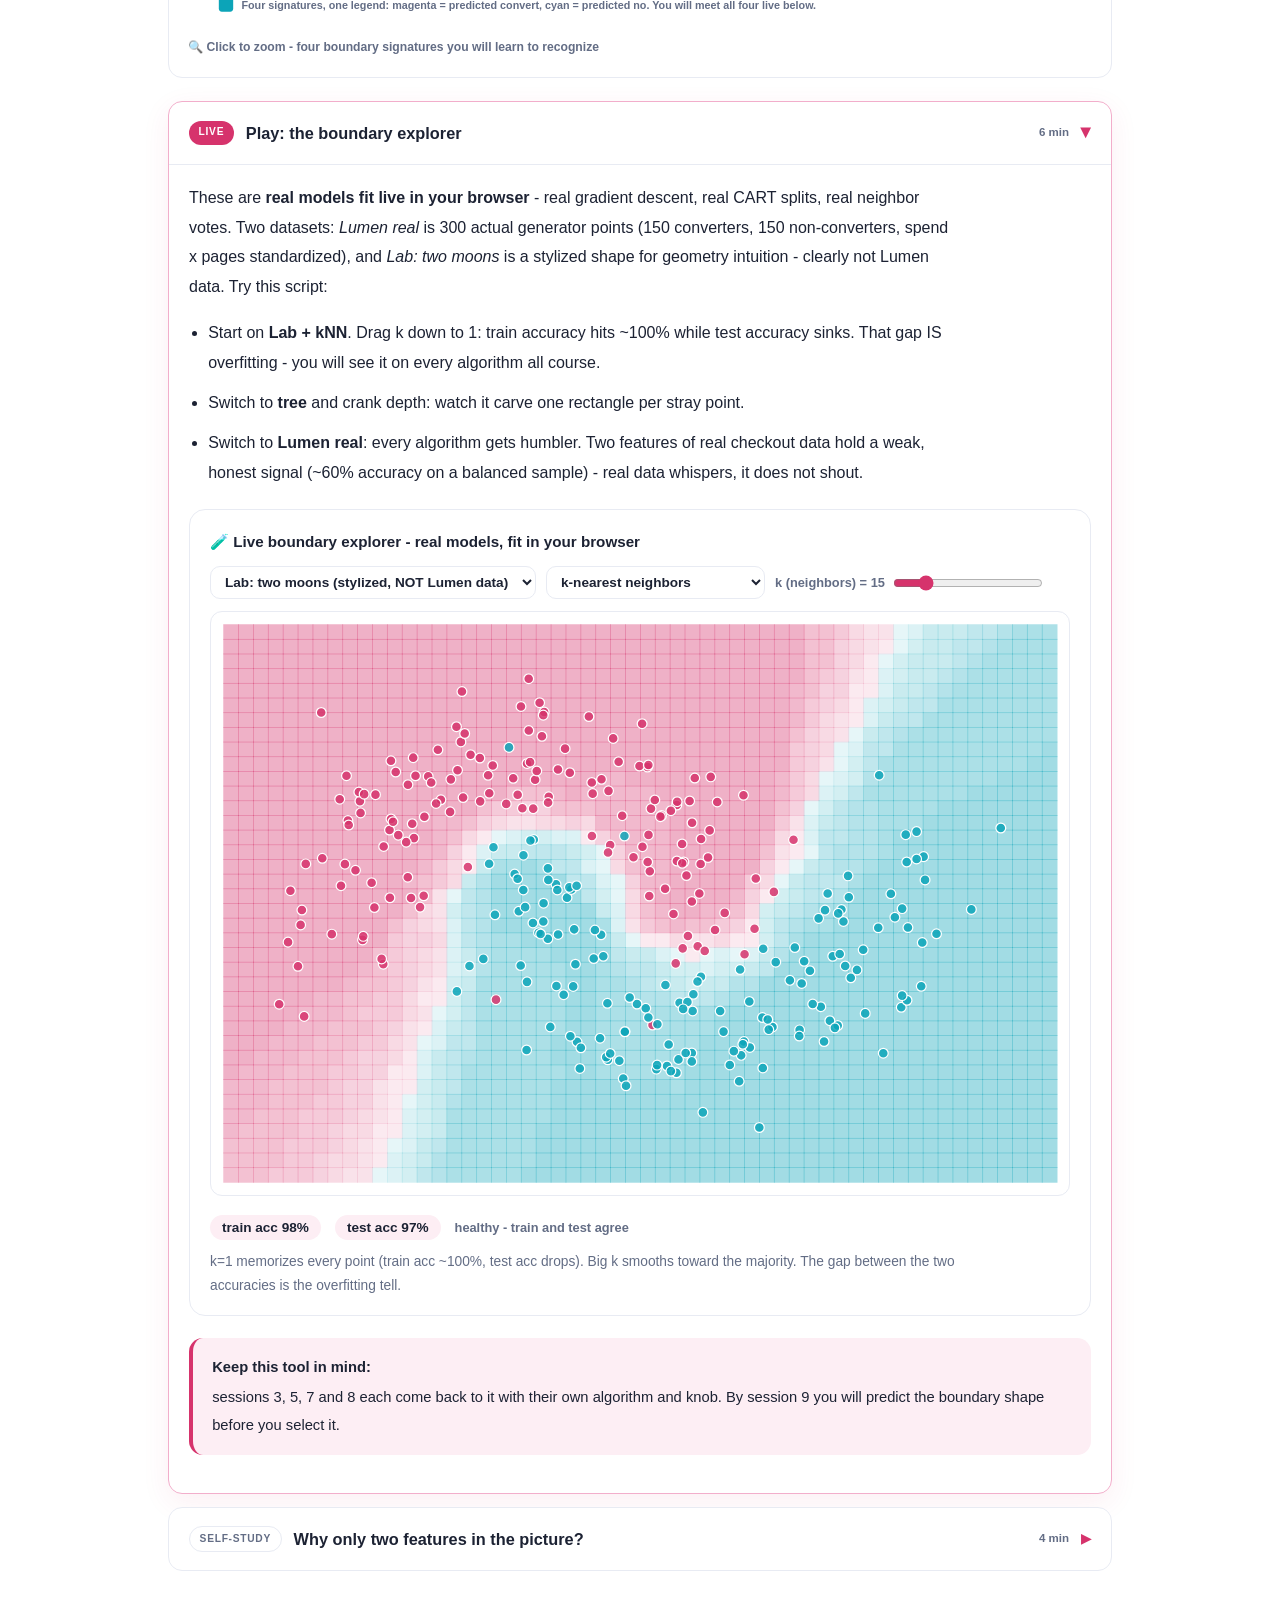
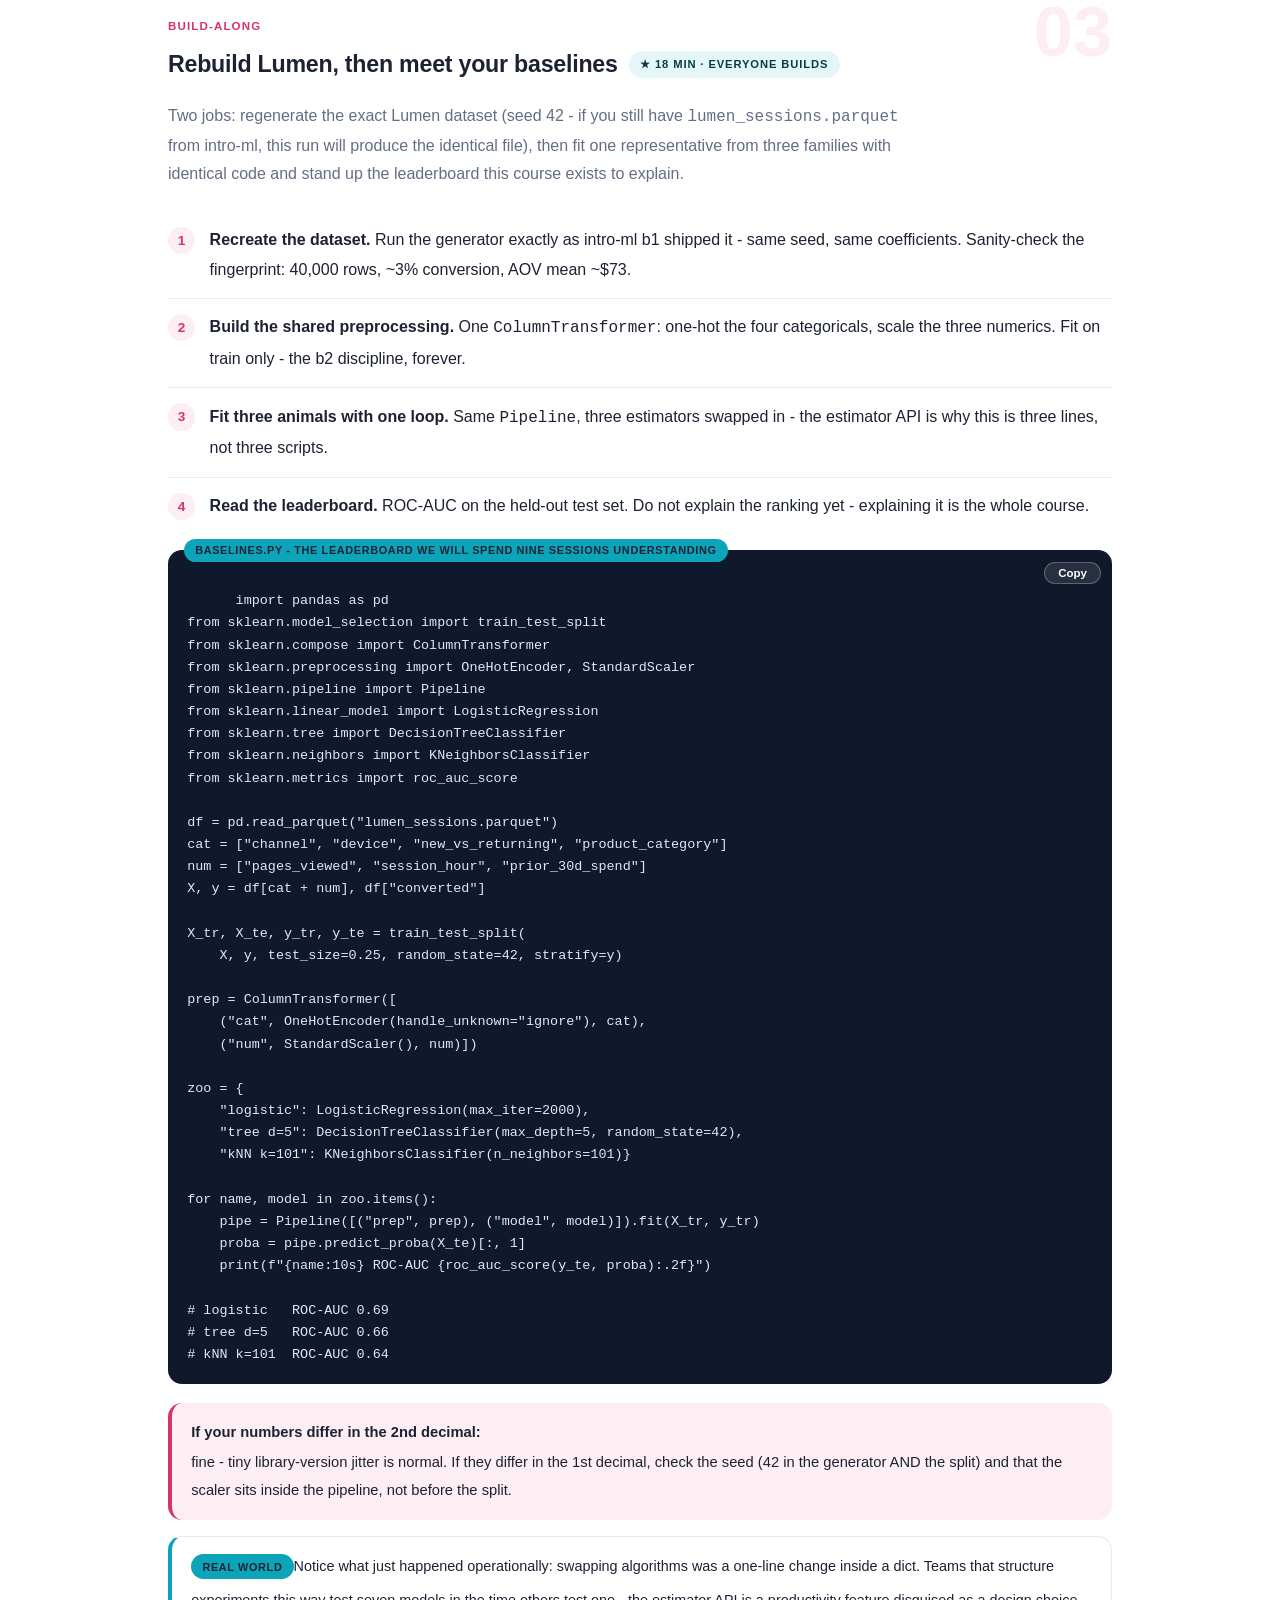
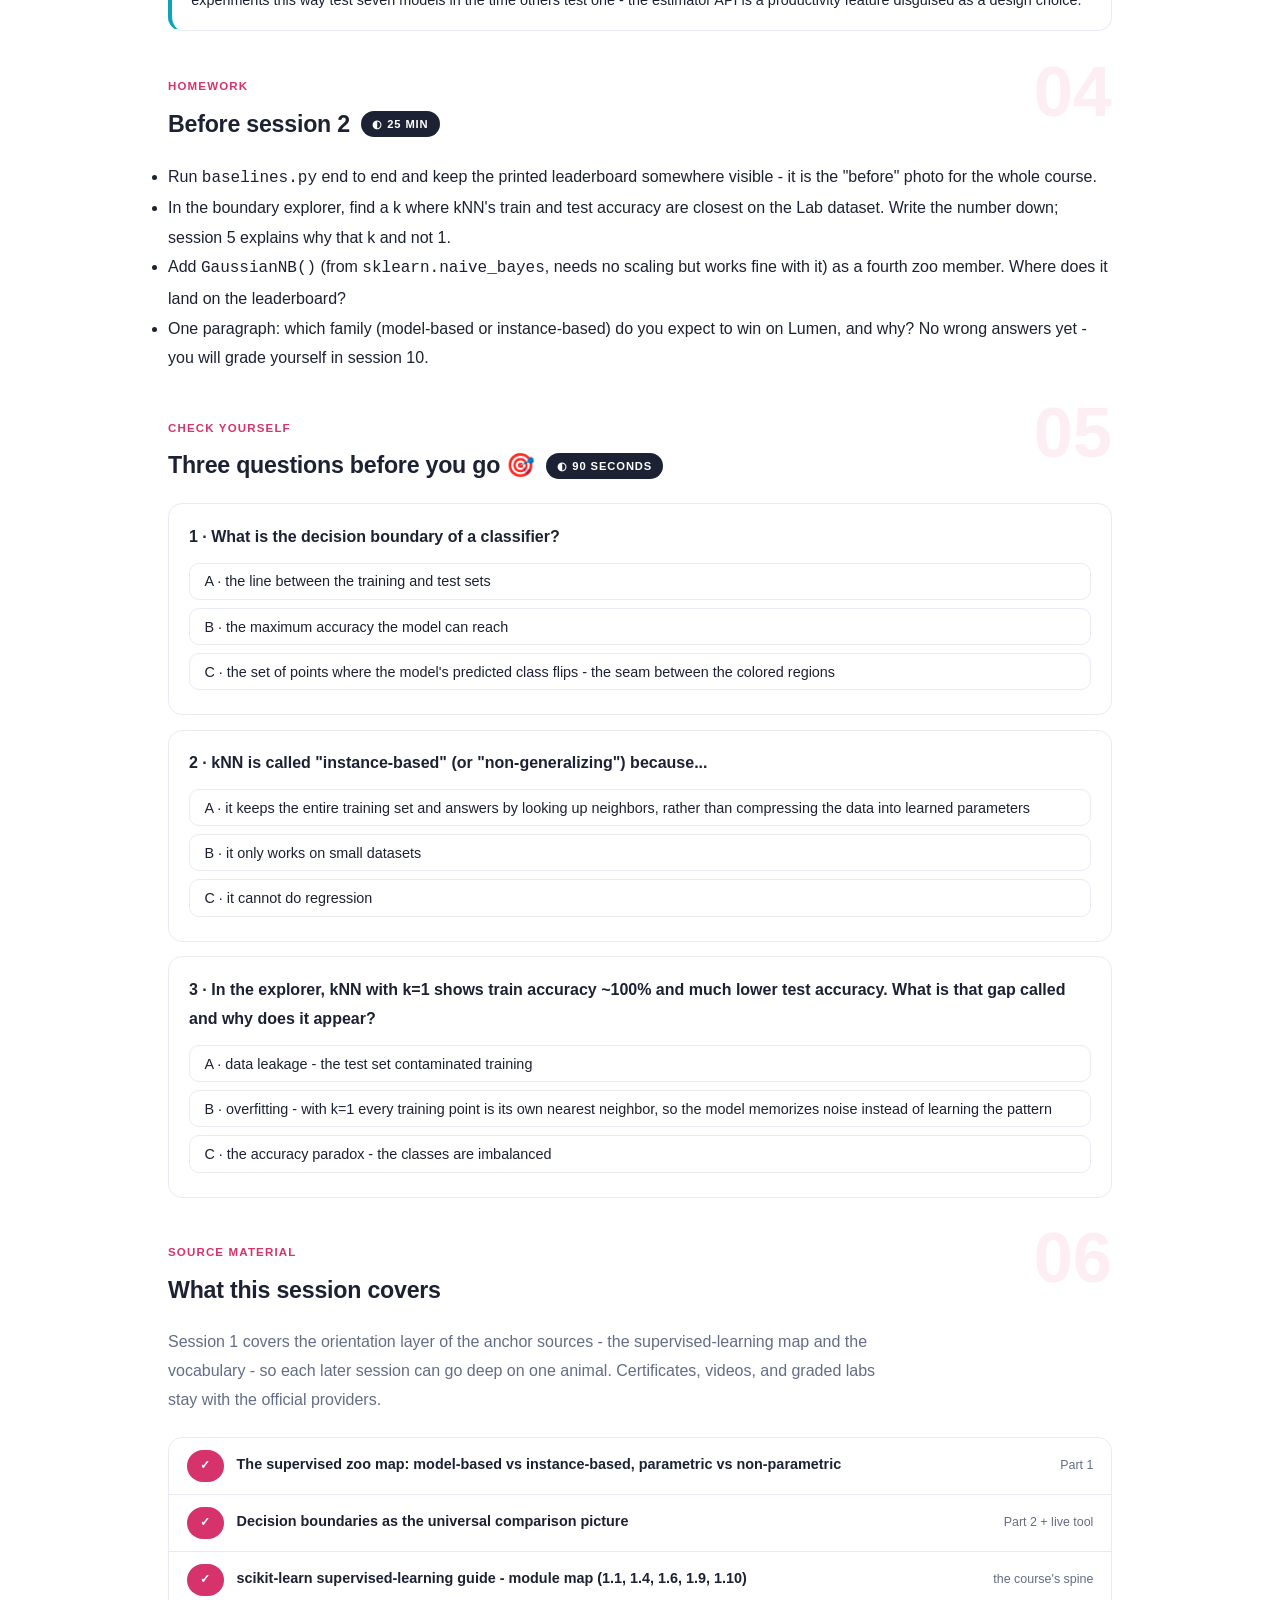
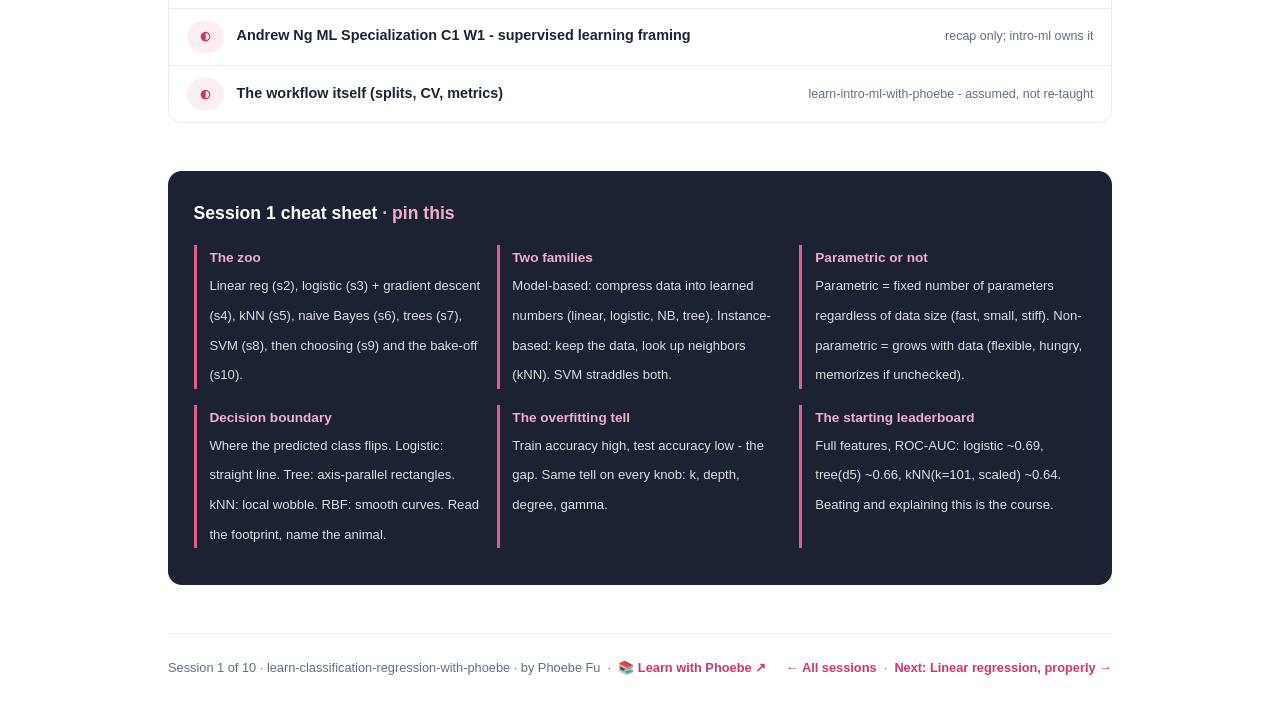
==== commit 0d7cda11: "Fix unreadable pills and labels: the course's own ink on the amber fill The "Real world" pill, build" ====
--- a/courses/c1-the-supervised-zoo.html
+++ b/courses/c1-the-supervised-zoo.html
@@ -19,7 +19,7 @@
 <meta name="twitter:image" content="https://phoebefu6.github.io/learn-classification-regression-with-phoebe/assets/og-cover.png">
 <!-- social:end -->
 <title>Session 1 · The supervised zoo - learn classification and regression with phoebe</title>
-<link rel="stylesheet" href="../assets/style.css?v=9">
+<link rel="stylesheet" href="../assets/style.css?v=10">
 </head>
 <body>
 
--- a/assets/style.css
+++ b/assets/style.css
@@ -223,7 +223,7 @@
 .pill.solid { background: var(--indigo); color: #fff; }
 .pill.light { background: var(--indigo-50); color: var(--indigo); }
 .pill.inkpill { background: var(--ink); color: #fff; }
-.pill.amber, .pill.peach { background: var(--amber); color: var(--amber-ink); }
+.pill.amber, .pill.peach { background: var(--amber); color: var(--ink); }
 .pill.bare { color: var(--faint); }
 
 /* ---------- 4D grid ---------- */
@@ -281,7 +281,7 @@
   padding: .15rem .7rem;
 }
 .prompt-box.bad .label { background: var(--faint); color: var(--ink); }
-.prompt-box.good .label { background: var(--amber); color: var(--amber-ink); }
+.prompt-box.good .label { background: var(--amber); color: var(--ink); }
 .copy-btn {
   position: absolute;
   top: .7rem;
@@ -298,7 +298,7 @@
   transition: background .15s ease;
 }
 .copy-btn:hover { background: rgba(255,255,255,.22); }
-.copy-btn.copied { background: var(--amber); border-color: var(--amber); color: var(--amber-ink); }
+.copy-btn.copied { background: var(--amber); border-color: var(--amber); color: var(--ink); }
 
 /* ---------- demo steps ---------- */
 .steps { counter-reset: step; margin: .6rem 0 1rem; }
@@ -350,7 +350,7 @@
 .callout.example .ex-pill {
   display: inline-block;
   background: var(--amber);
-  color: var(--amber-ink);
+  color: var(--ink);
   border-radius: 999px;
   padding: .15rem .7rem;
   font-size: .68rem;
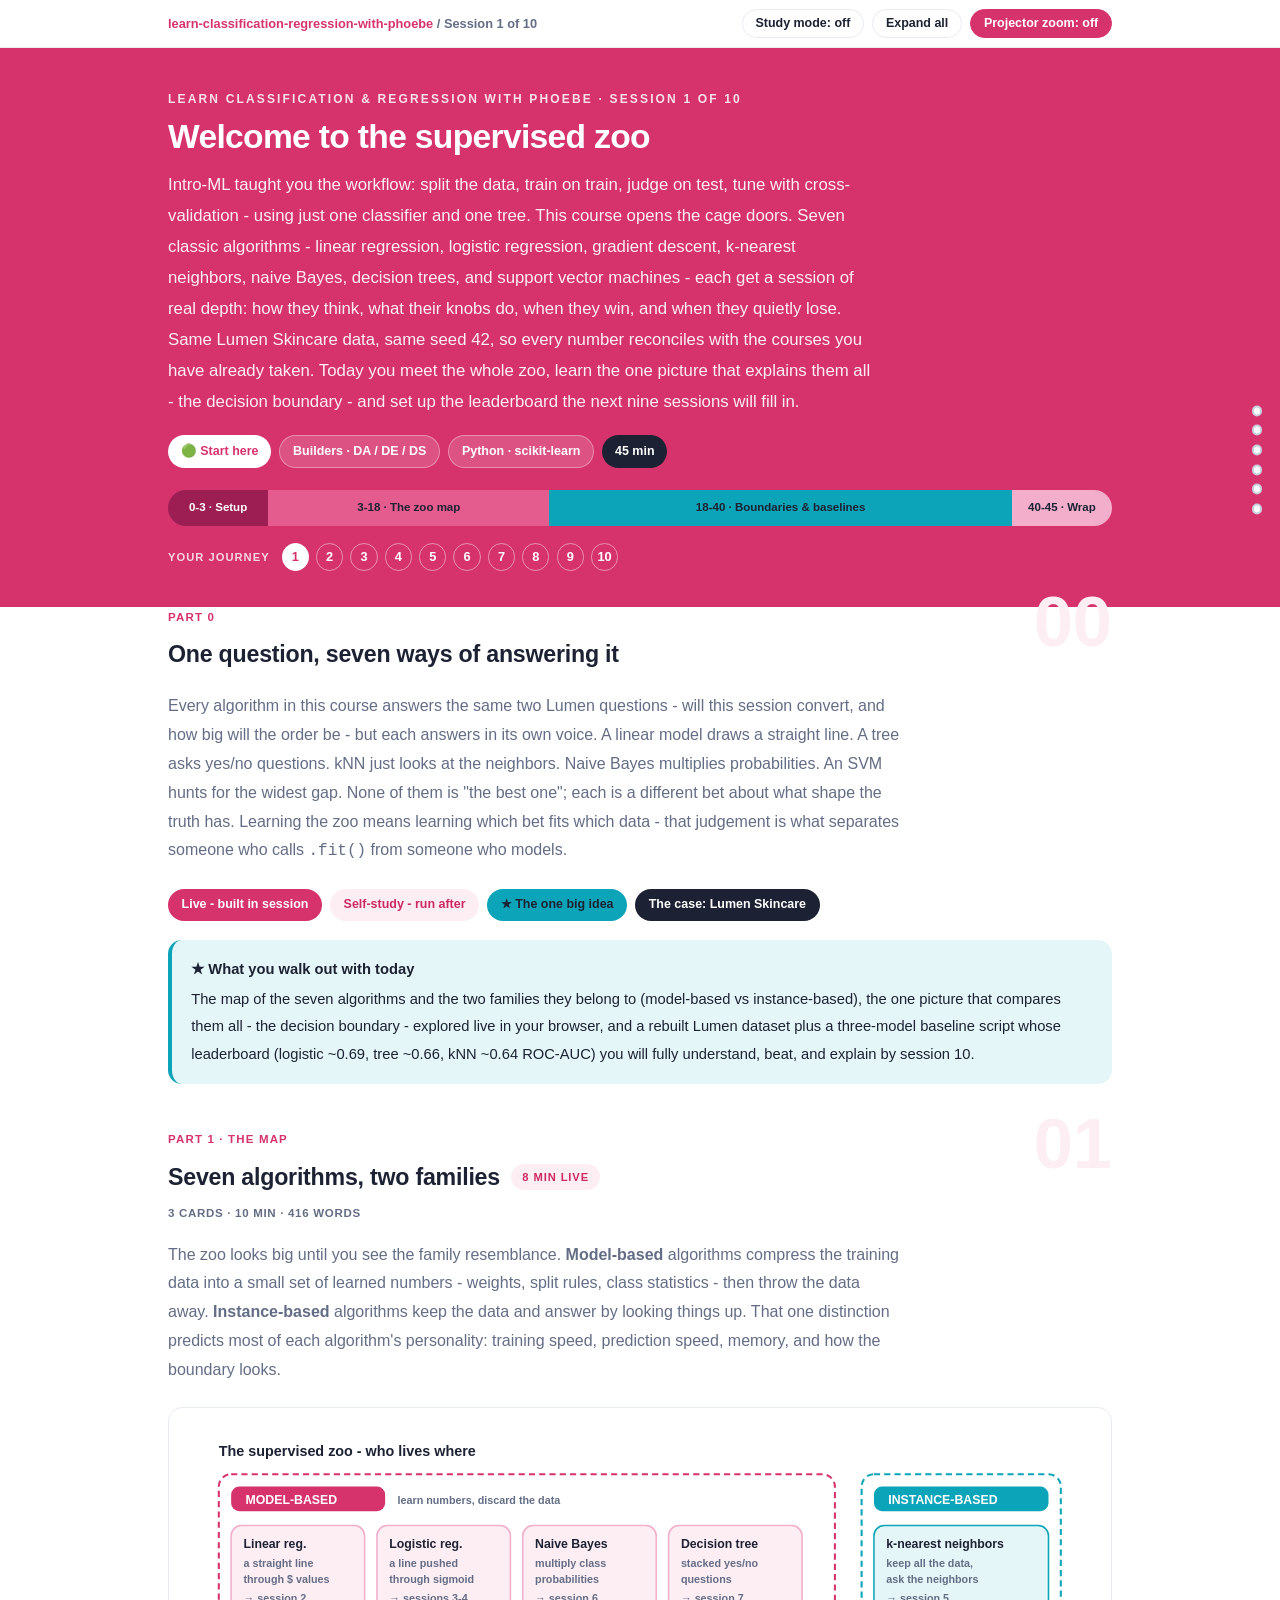
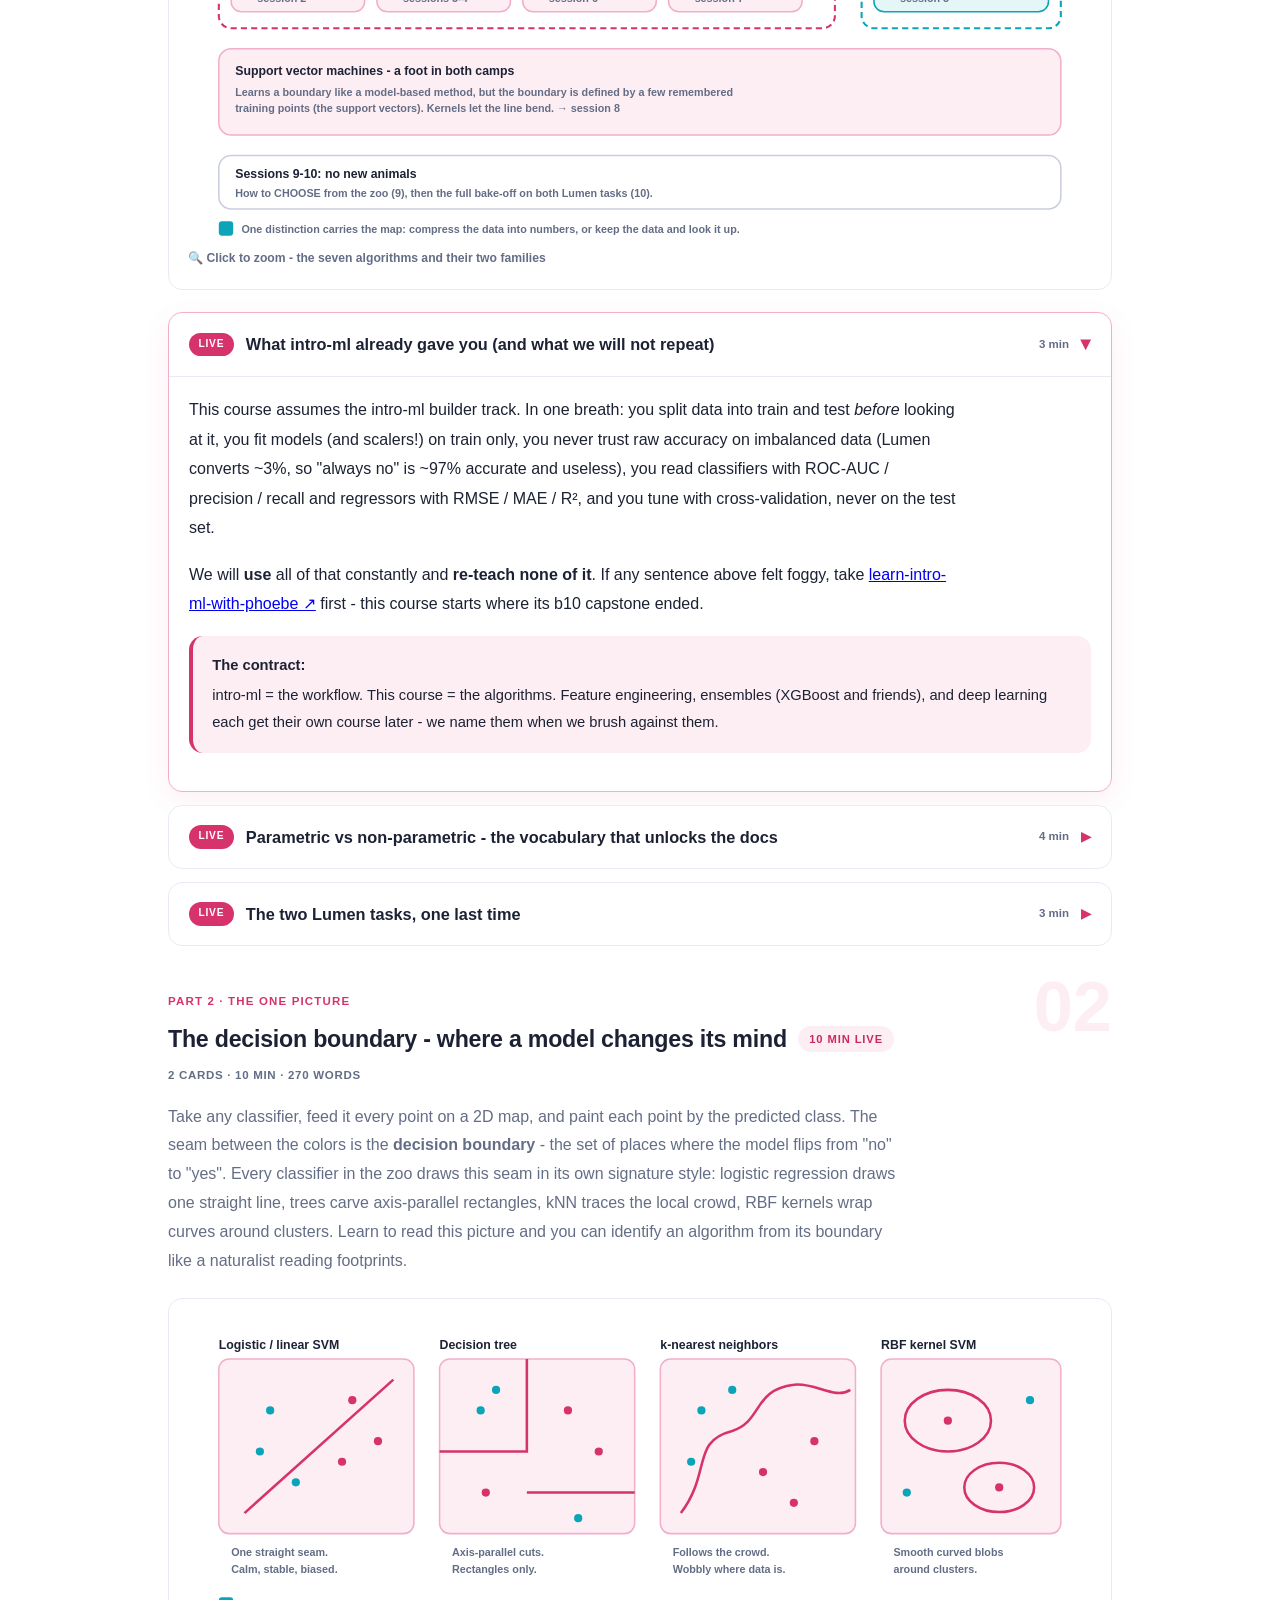
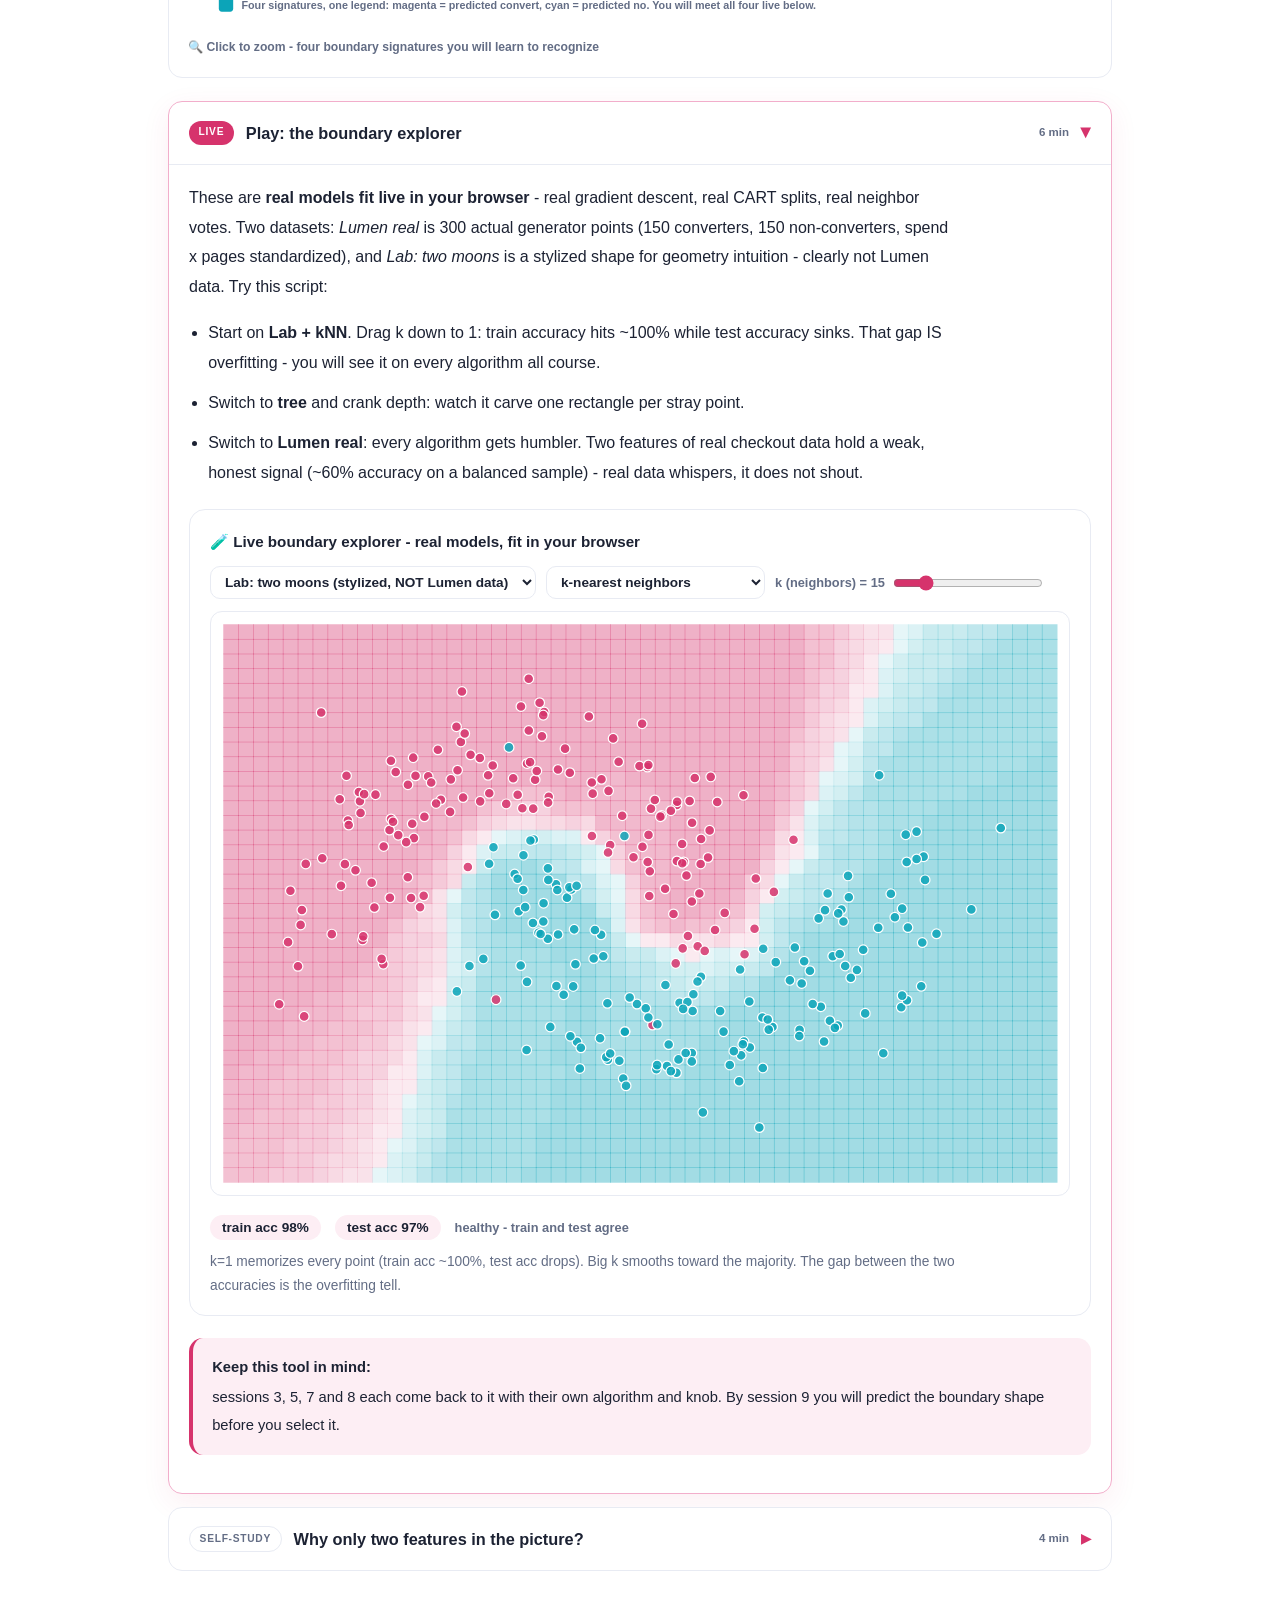
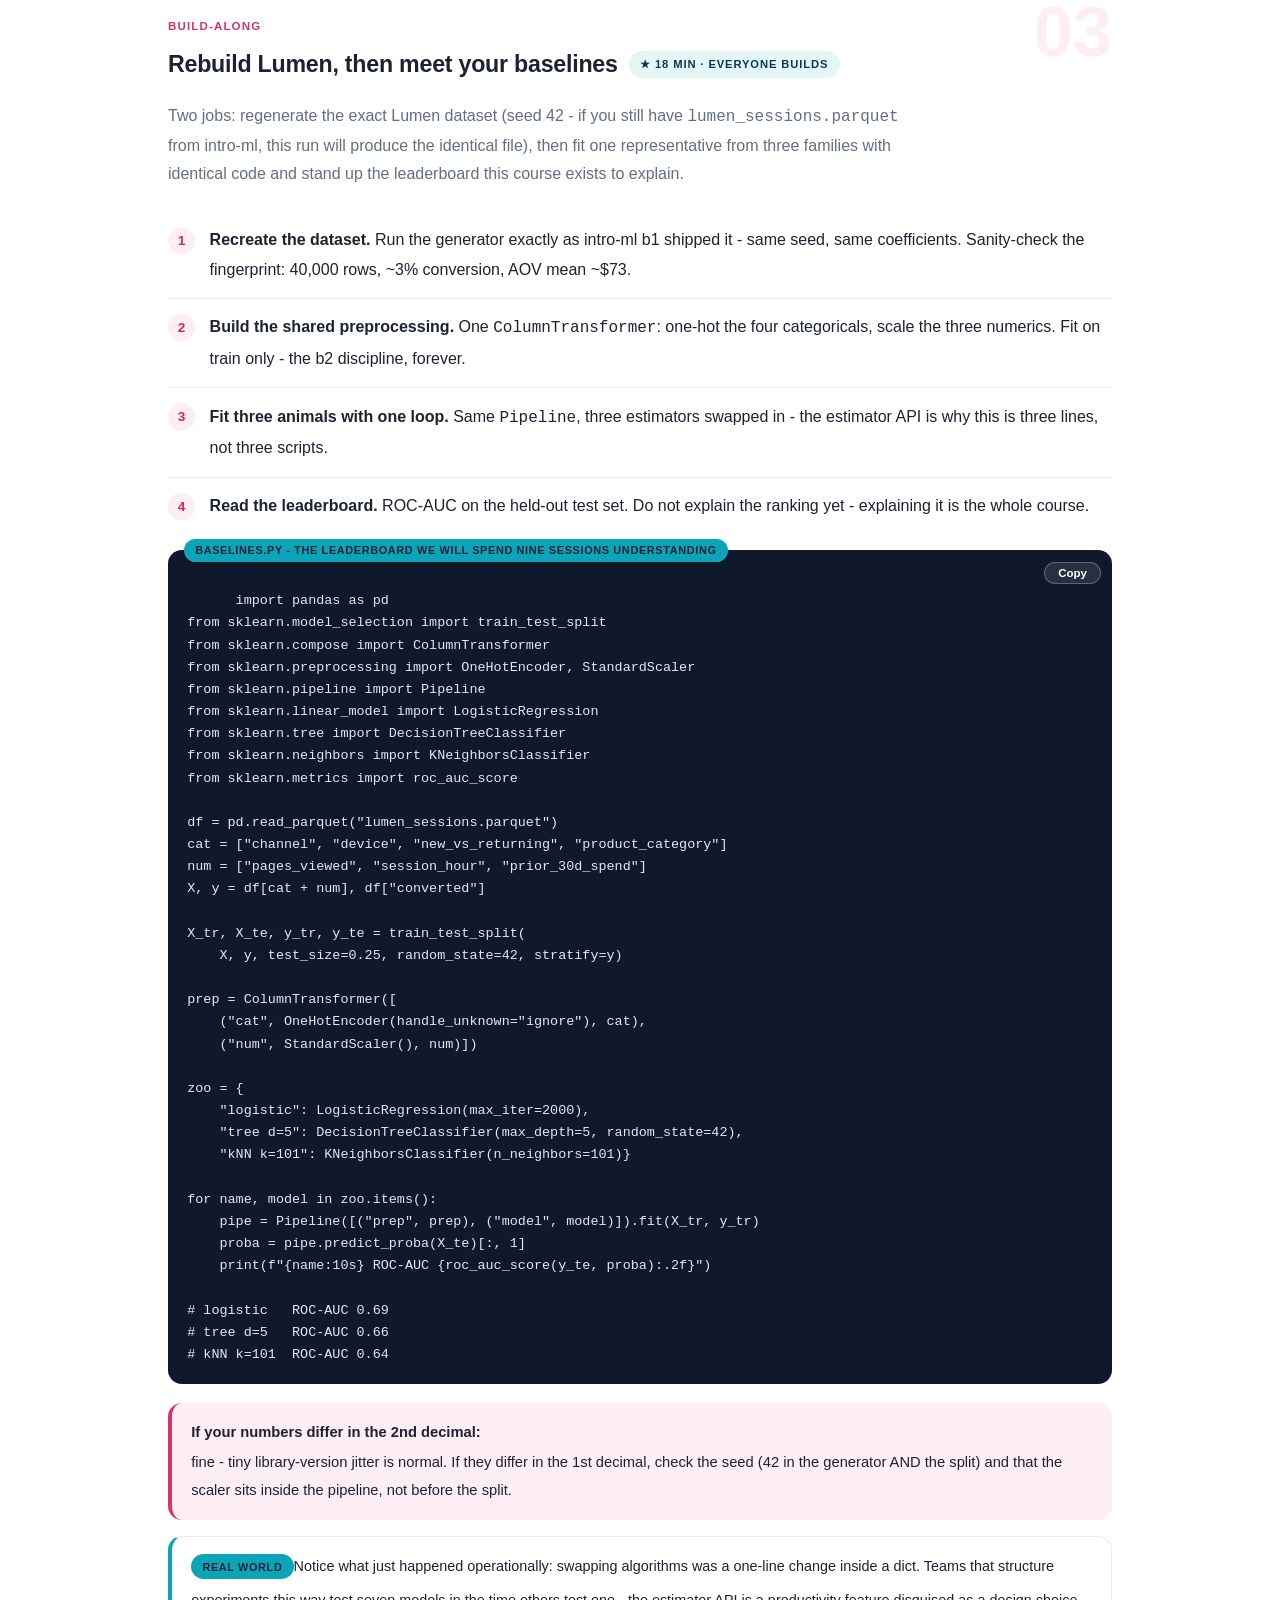
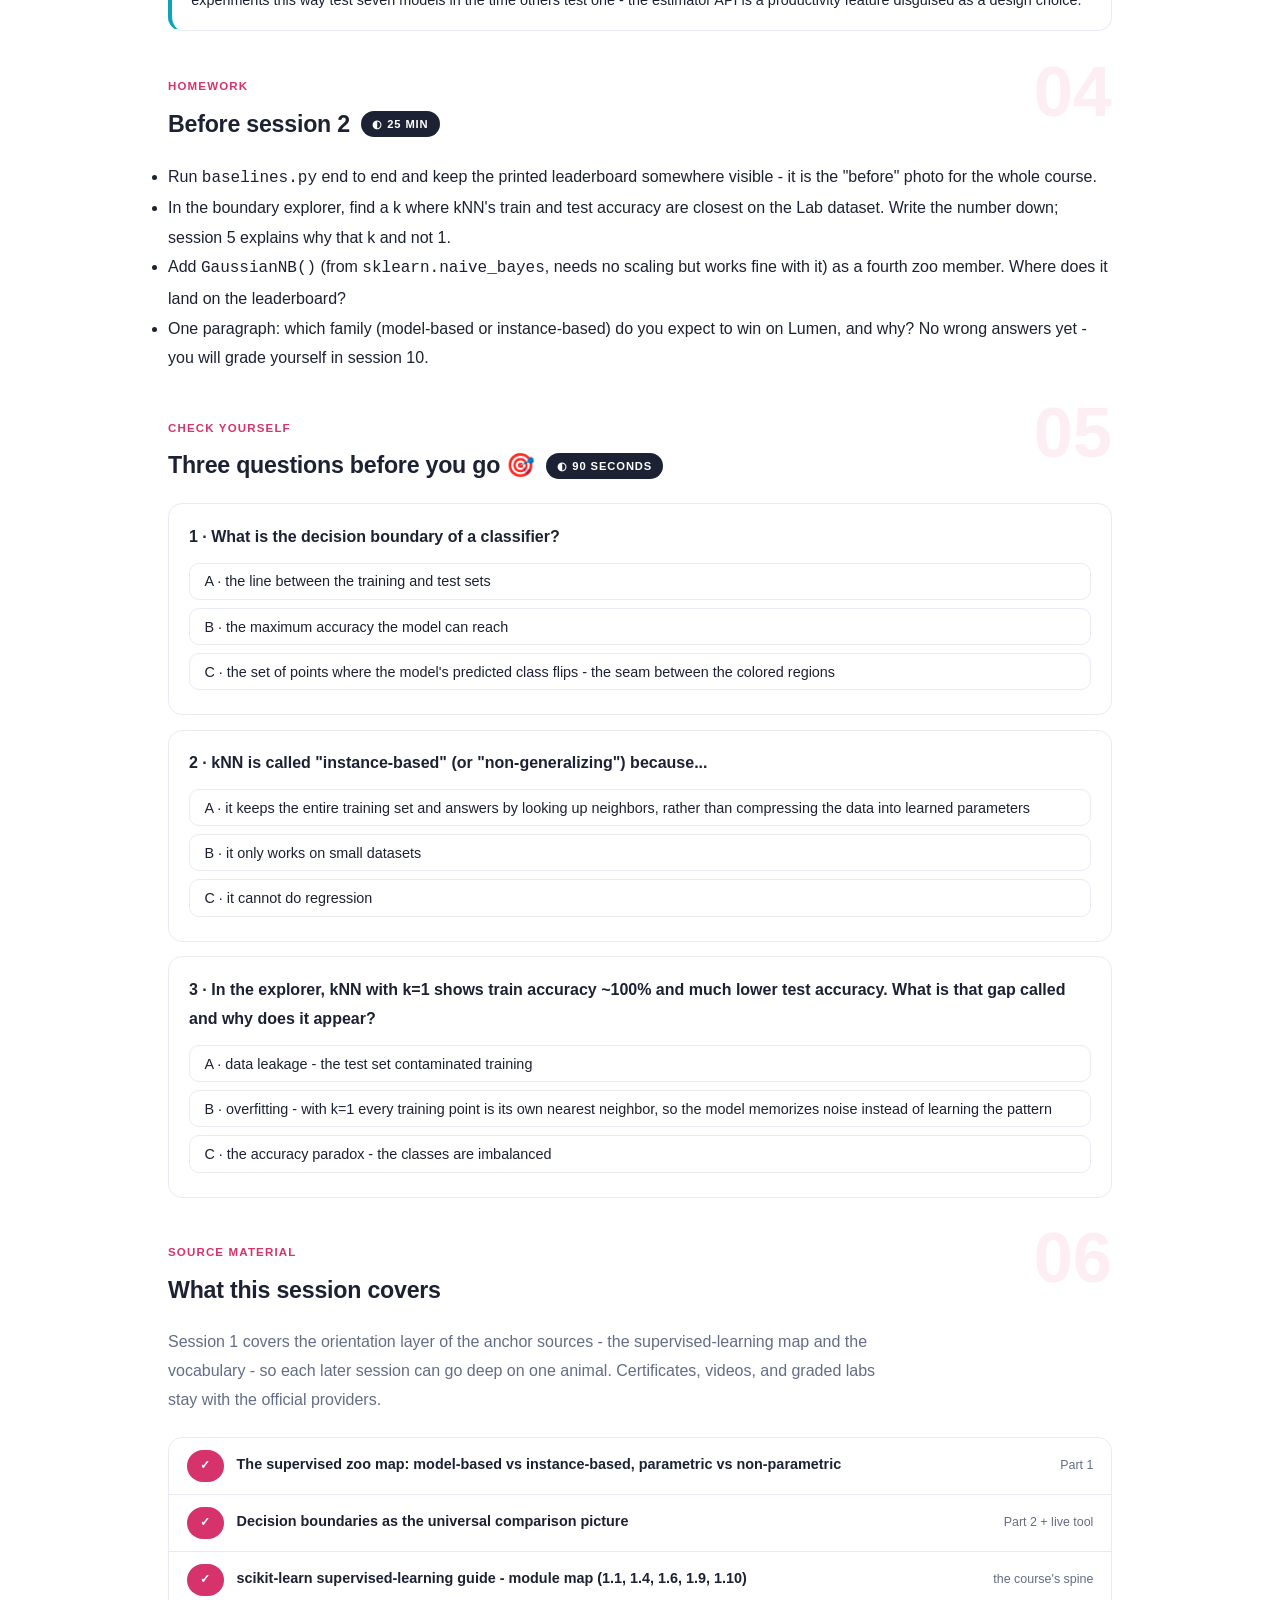
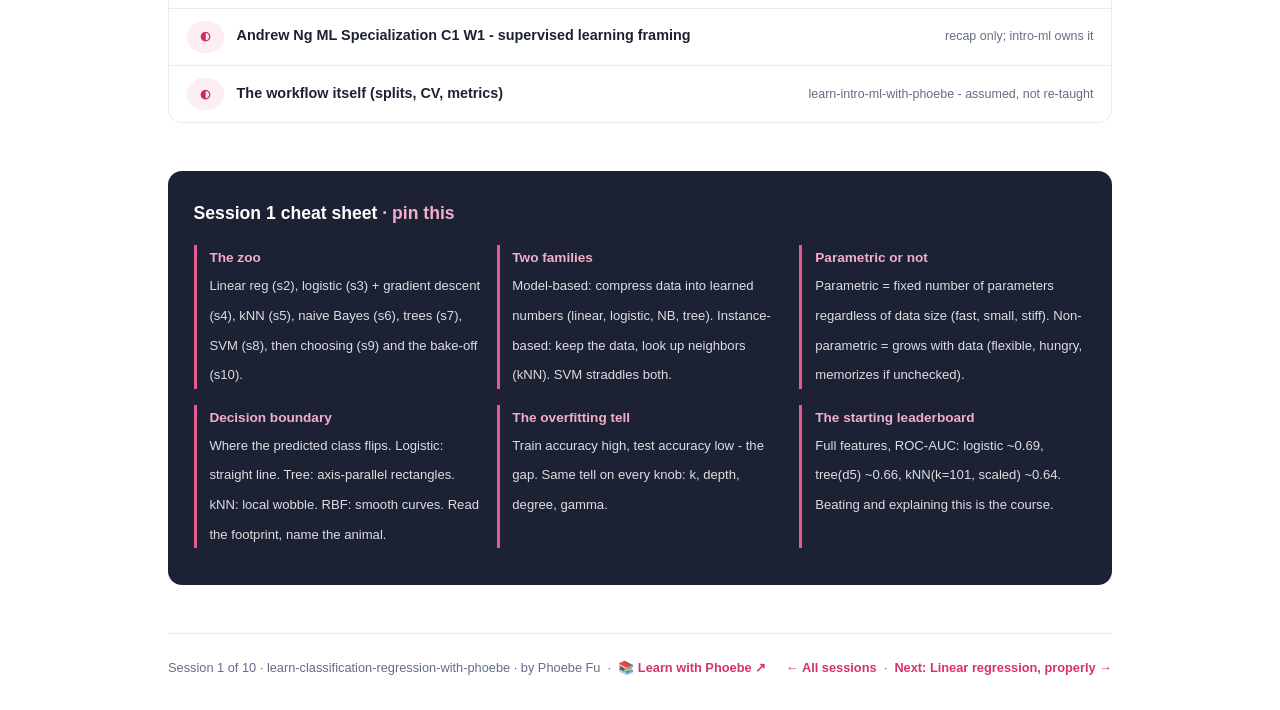
==== commit e262b850: "Raise every text-on-fill pair to WCAG AA (lowest was 4.1:1) 3 rule(s) drew text on a solid fill belo" ====
--- a/courses/c1-the-supervised-zoo.html
+++ b/courses/c1-the-supervised-zoo.html
@@ -19,7 +19,7 @@
 <meta name="twitter:image" content="https://phoebefu6.github.io/learn-classification-regression-with-phoebe/assets/og-cover.png">
 <!-- social:end -->
 <title>Session 1 · The supervised zoo - learn classification and regression with phoebe</title>
-<link rel="stylesheet" href="../assets/style.css?v=10">
+<link rel="stylesheet" href="../assets/style.css?v=11">
 </head>
 <body>
 
--- a/assets/style.css
+++ b/assets/style.css
@@ -2,6 +2,7 @@
    Primary: scikit-learn blue #D6336C · Ink: #1C2233 · Accent: sklearn orange #0CA4B8 */
 
 :root {
+  --indigo-text: #CC2962;
   --indigo: #D6336C;
   --indigo-deep: #9C1E52;
   --indigo-mid: #E45C8D;
@@ -152,7 +153,7 @@
   text-transform: uppercase;
   letter-spacing: .08em;
 }
-.tag.concept { background: var(--indigo-50); color: var(--indigo); }
+.tag.concept { background: var(--indigo-50); color: var(--indigo-text); }
 .tag.demo { background: var(--amber-50); color: var(--amber-ink); }
 .tag.exercise { background: var(--ink); color: #fff; }
 
@@ -221,7 +222,7 @@
   font-weight: 600;
 }
 .pill.solid { background: var(--indigo); color: #fff; }
-.pill.light { background: var(--indigo-50); color: var(--indigo); }
+.pill.light { background: var(--indigo-50); color: var(--indigo-text); }
 .pill.inkpill { background: var(--ink); color: #fff; }
 .pill.amber, .pill.peach { background: var(--amber); color: var(--ink); }
 .pill.bare { color: var(--faint); }
@@ -320,7 +321,7 @@
   width: 1.7rem; height: 1.7rem;
   border-radius: 999px;
   background: var(--indigo-50);
-  color: var(--indigo);
+  color: var(--indigo-text);
   font-weight: 700;
   font-size: .85rem;
   display: inline-flex;
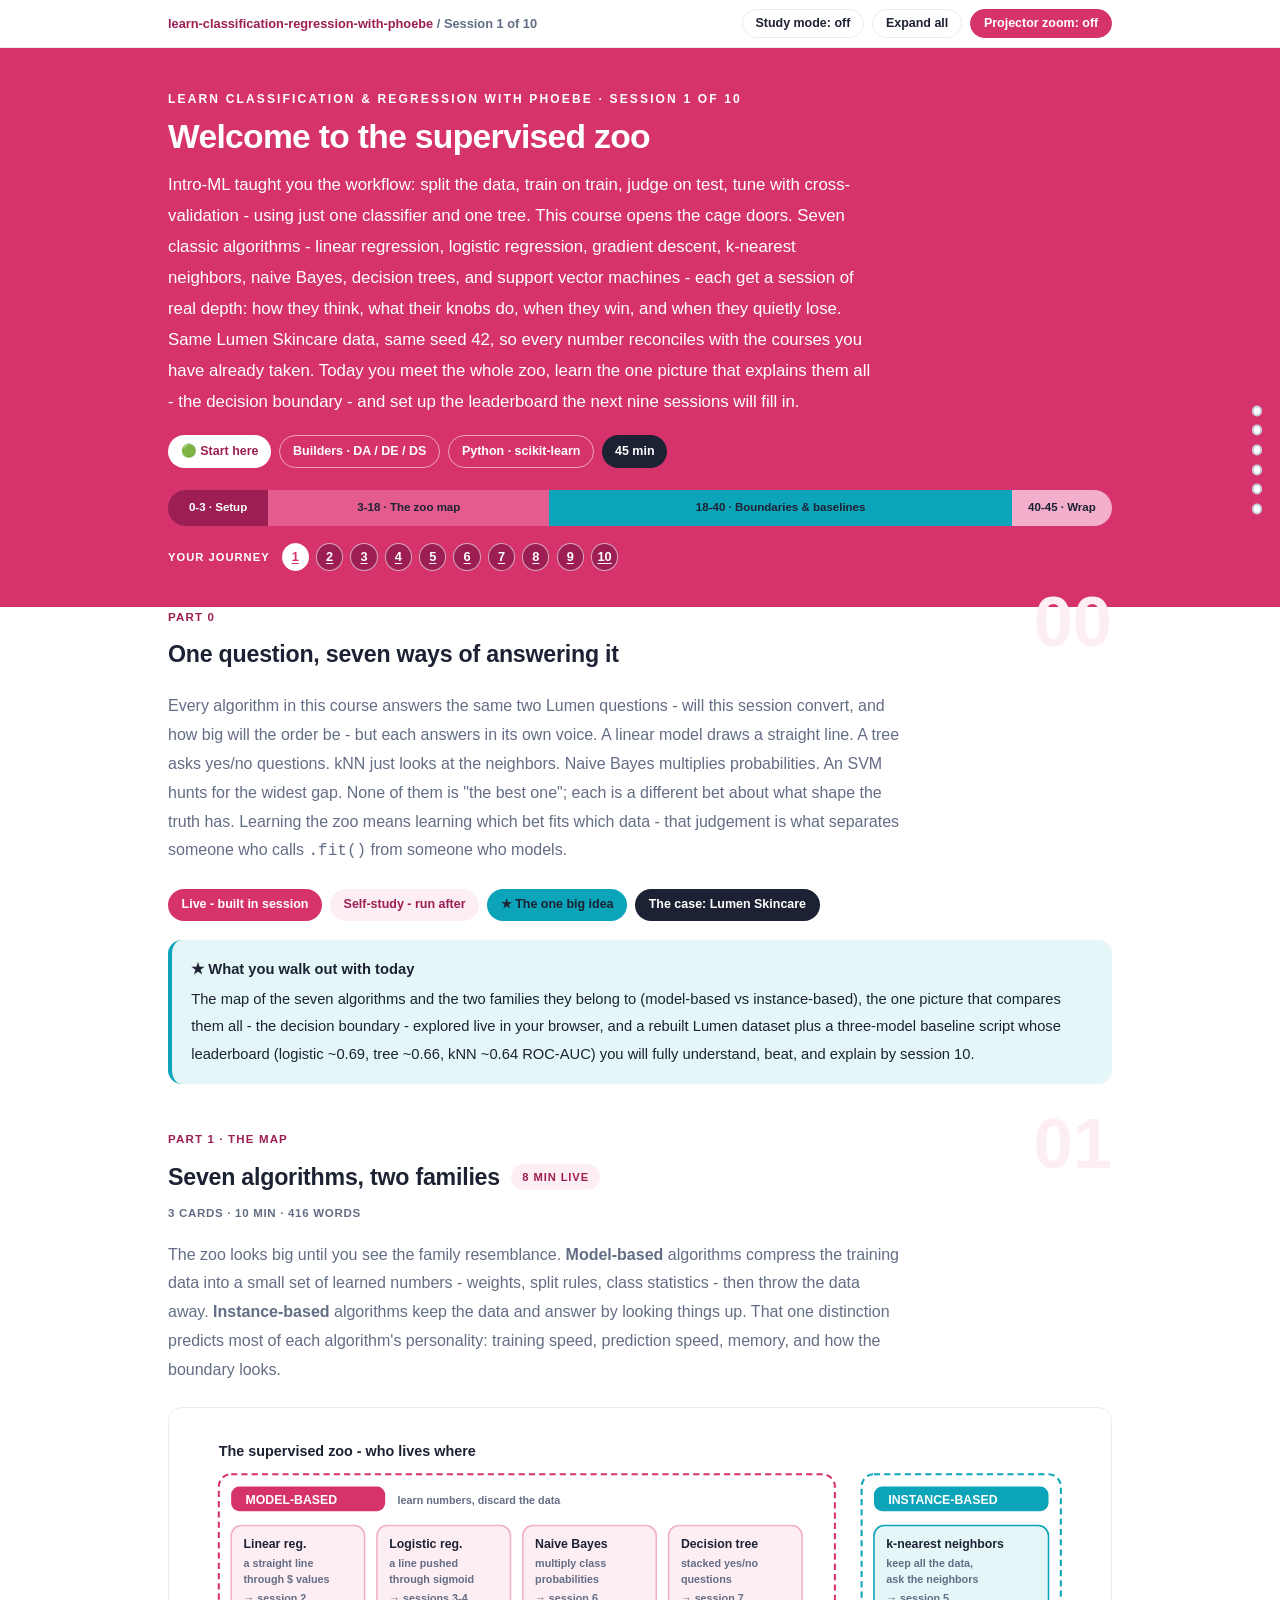
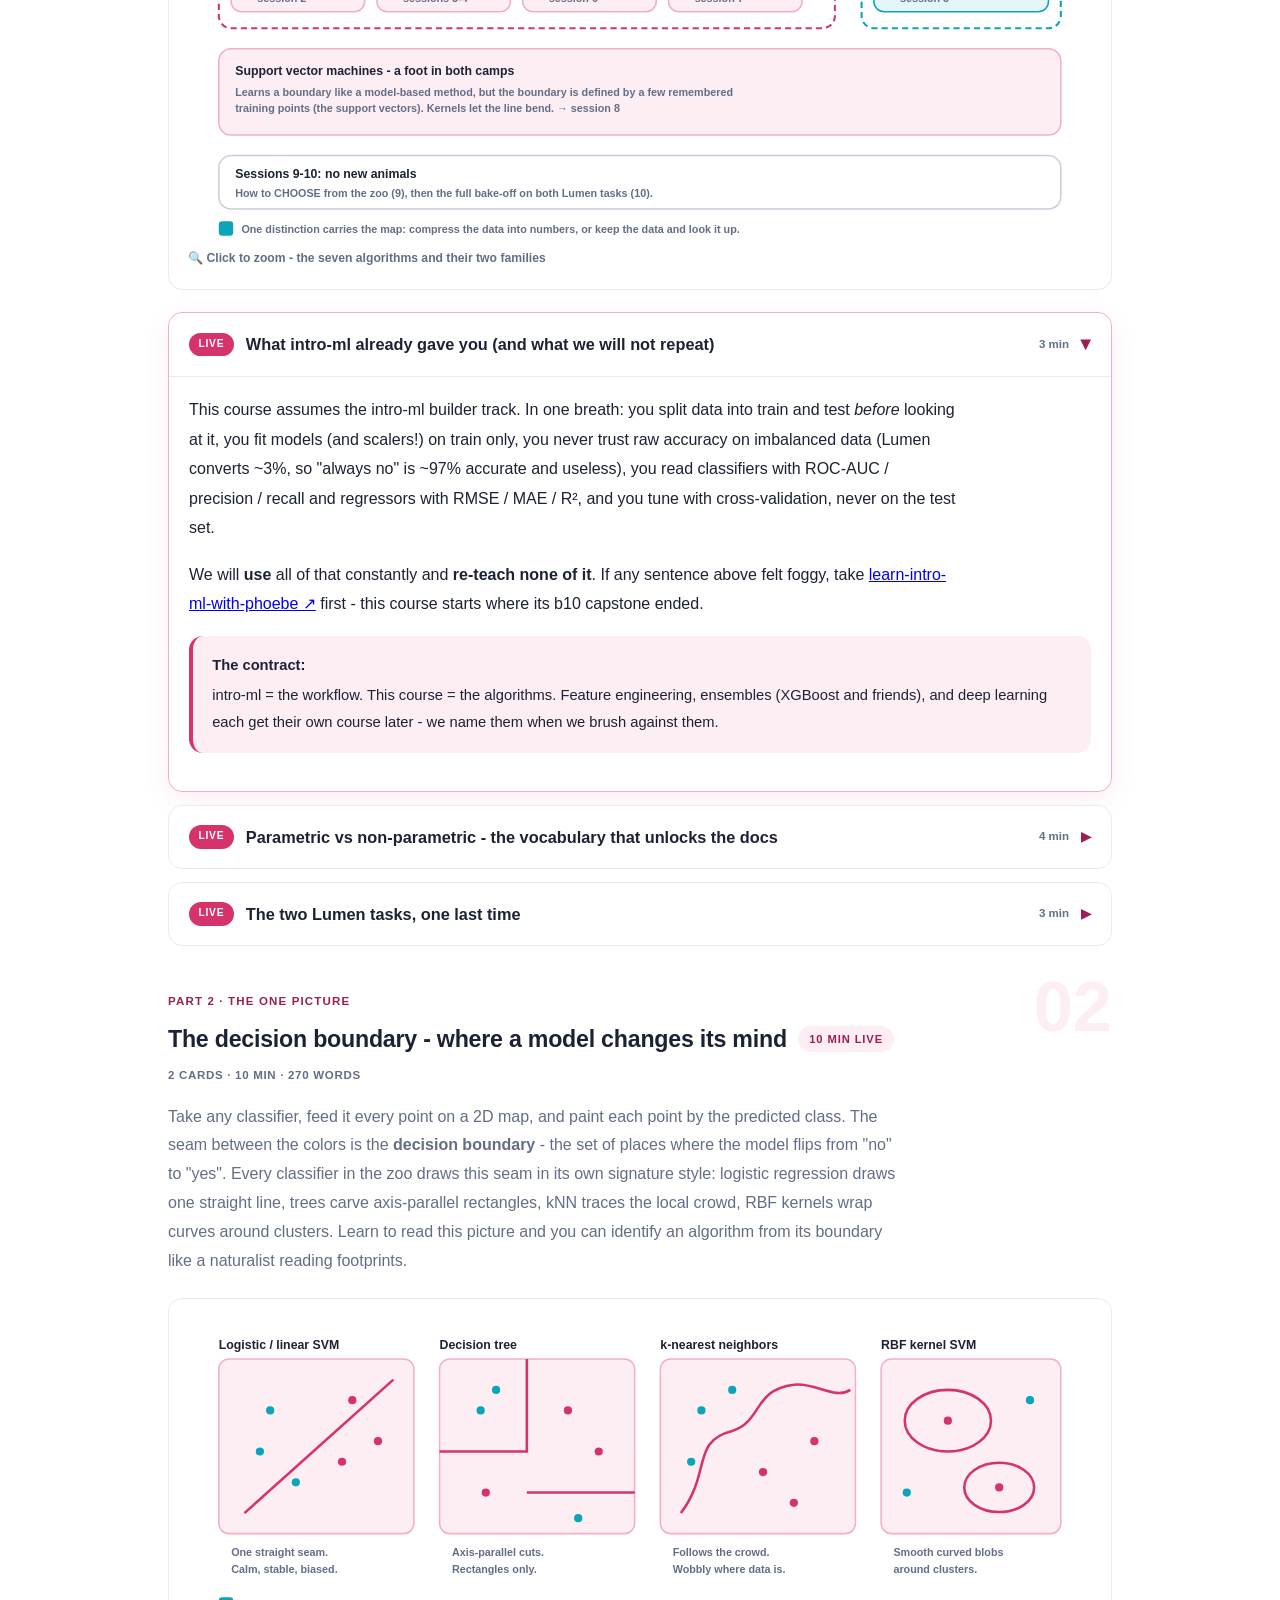
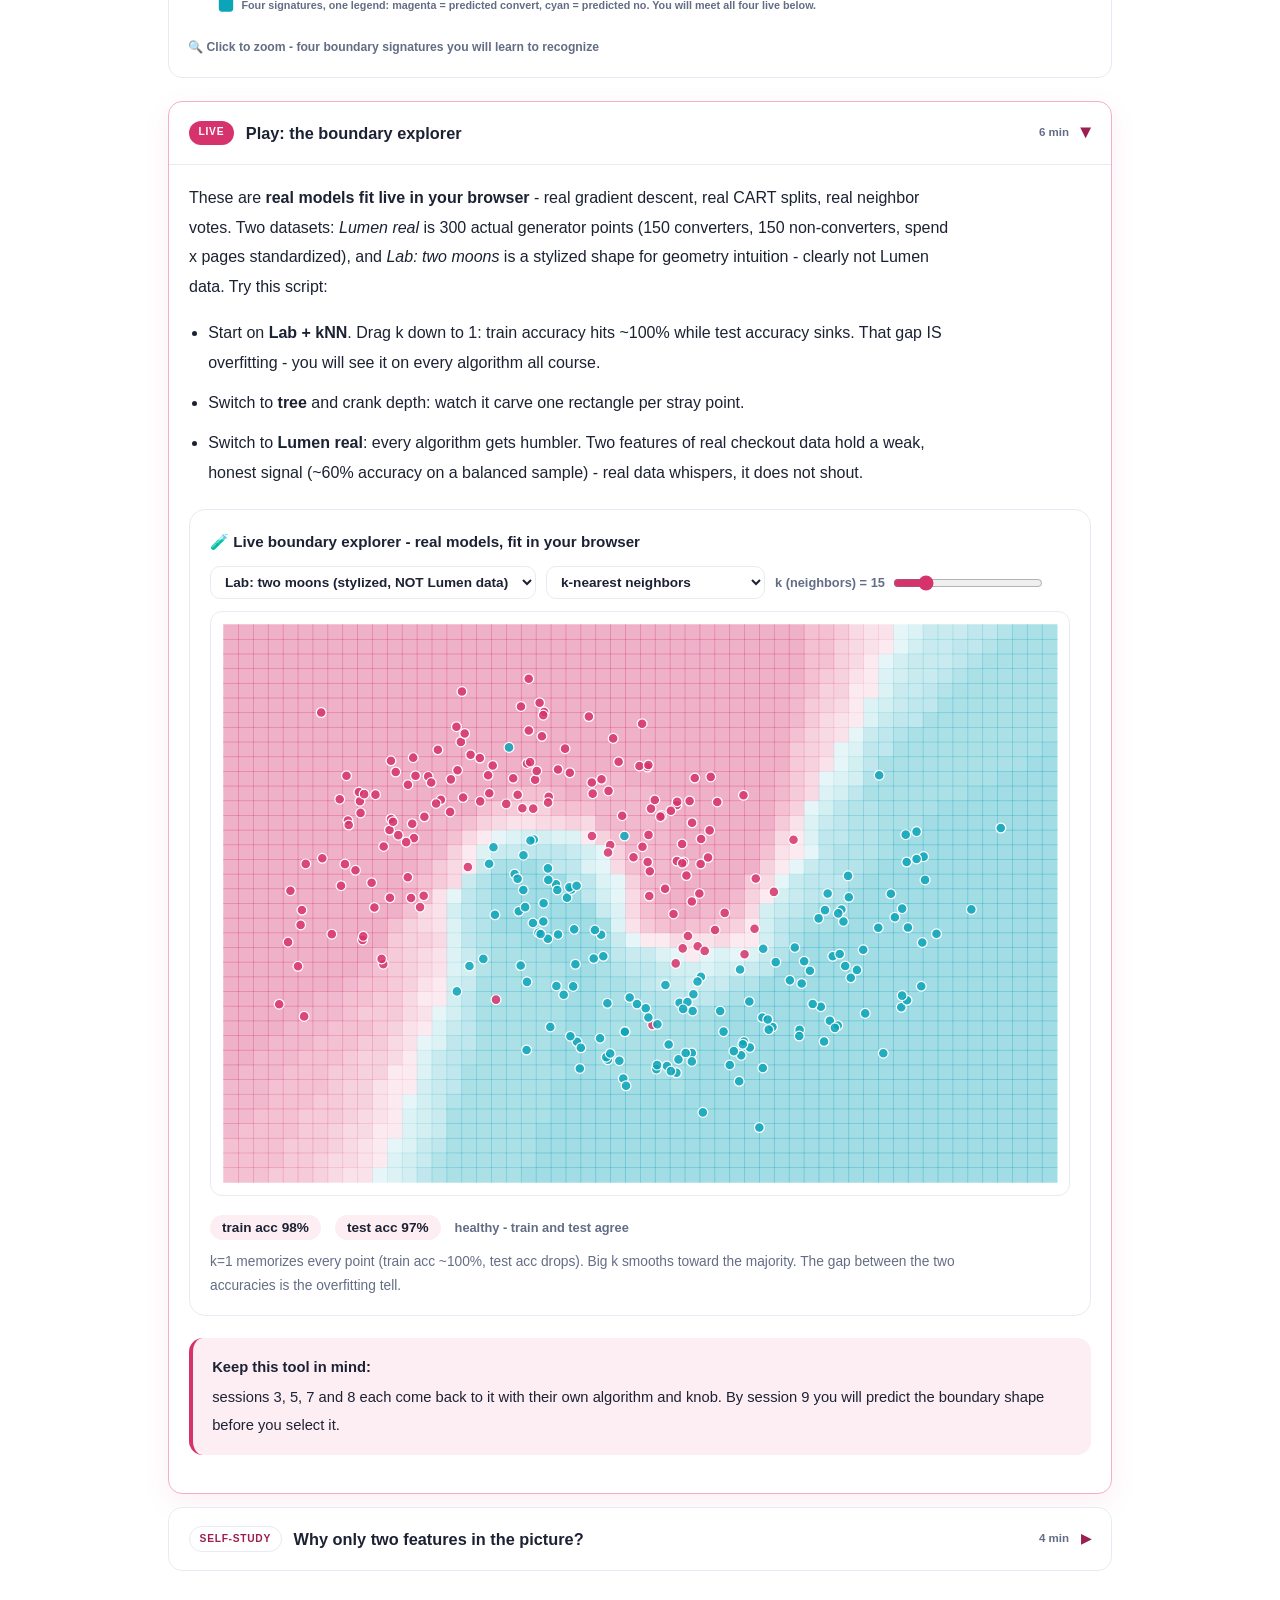
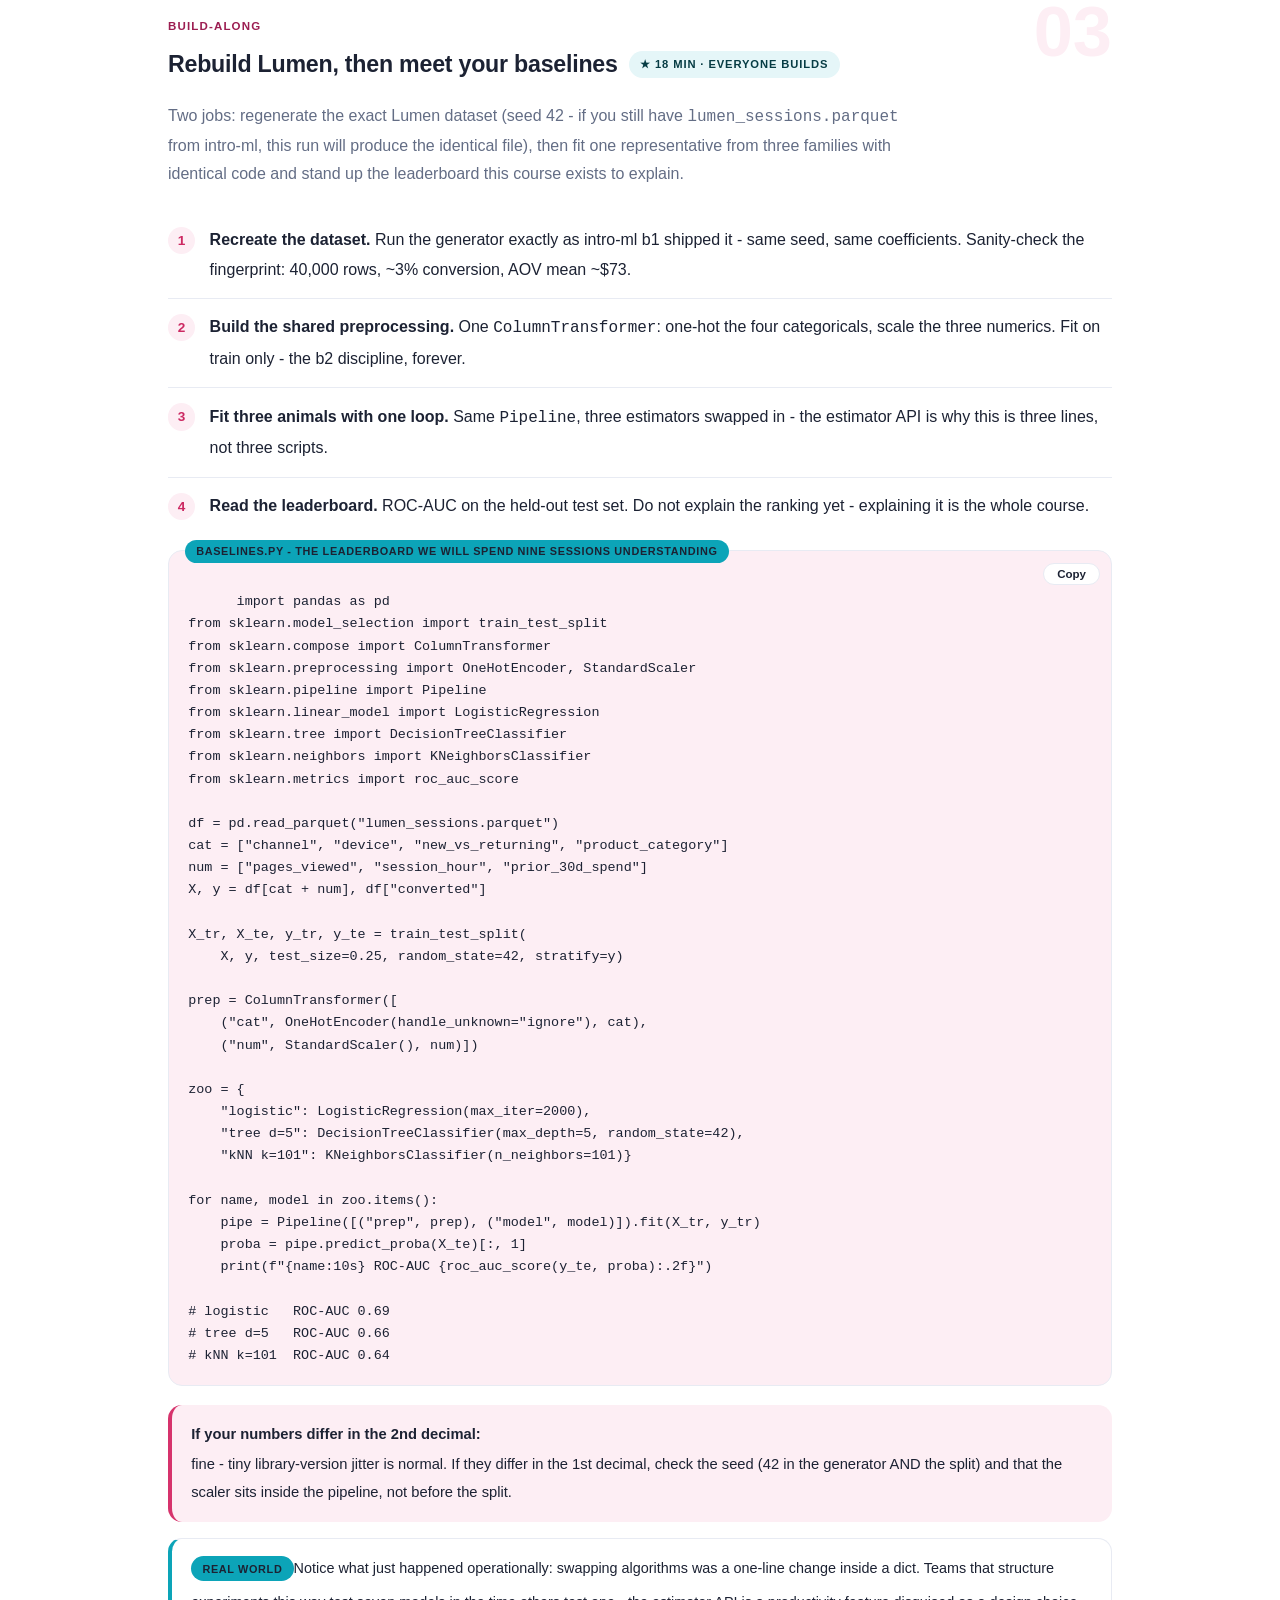
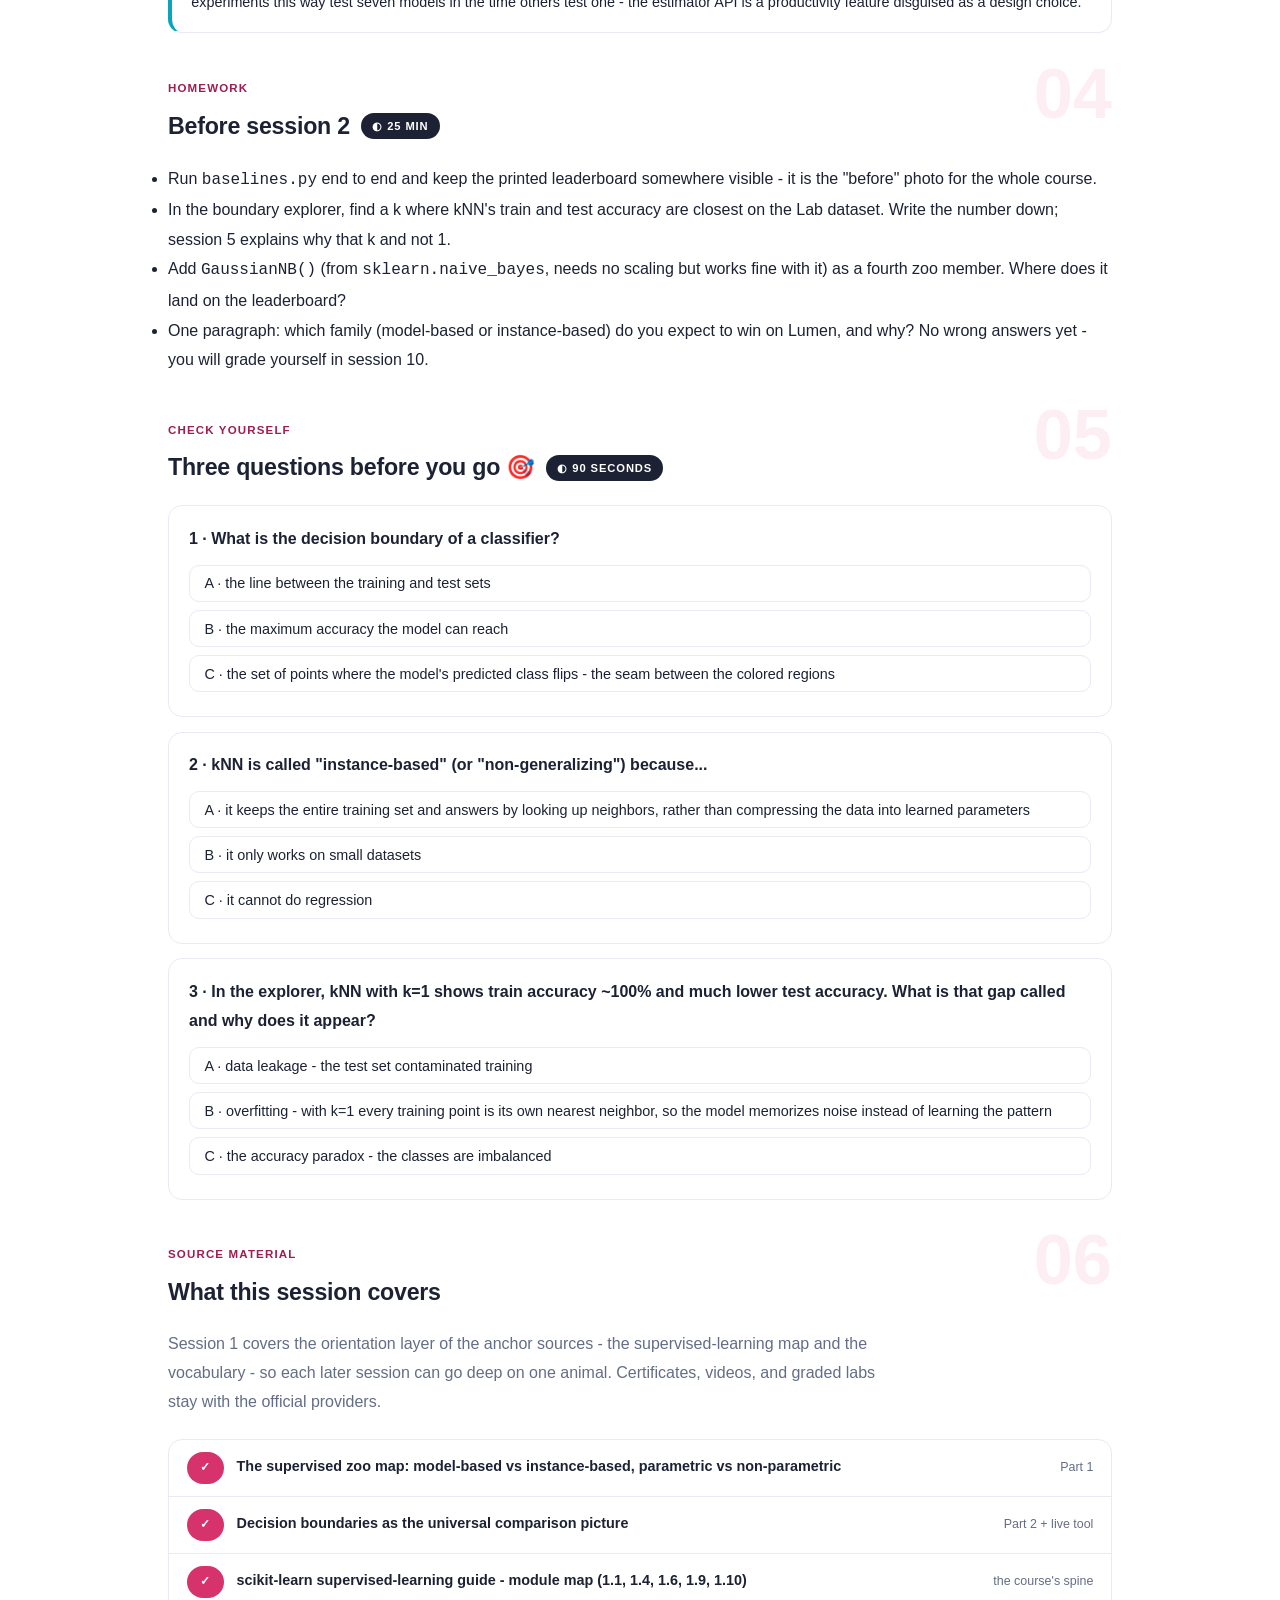
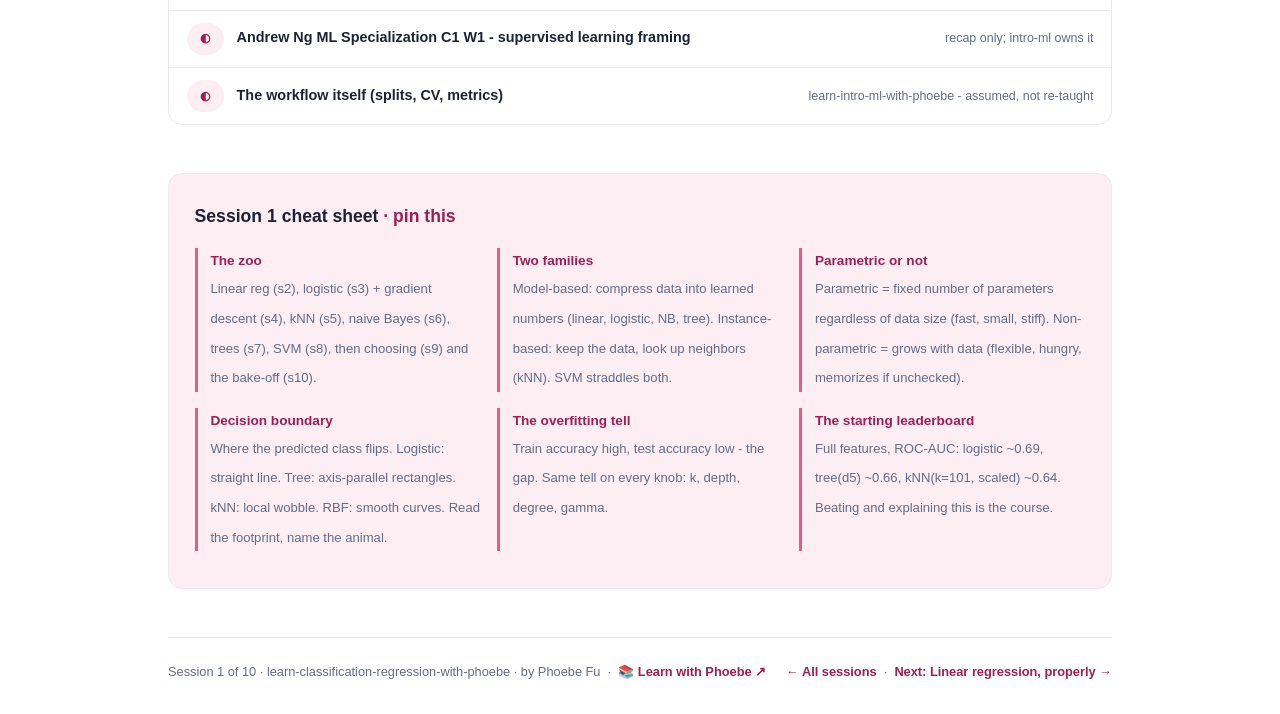
==== commit 3c1d690d: "Light surfaces everywhere: lightbox, cheat panel, code boxes; contrast and phone-width fixes Every d" ====
--- a/courses/c1-the-supervised-zoo.html
+++ b/courses/c1-the-supervised-zoo.html
@@ -19,7 +19,7 @@
 <meta name="twitter:image" content="https://phoebefu6.github.io/learn-classification-regression-with-phoebe/assets/og-cover.png">
 <!-- social:end -->
 <title>Session 1 · The supervised zoo - learn classification and regression with phoebe</title>
-<link rel="stylesheet" href="../assets/style.css?v=11">
+<link rel="stylesheet" href="../assets/style.css?v=27">
 </head>
 <body>
 
@@ -394,7 +394,7 @@
 
 </main>
 
-<script src="../assets/app.js?v=6"></script>
+<script src="../assets/app.js?v=27"></script>
 <script src="../assets/algo-live.js?v=6"></script>
 </body>
 </html>
--- a/assets/style.css
+++ b/assets/style.css
@@ -16,8 +16,8 @@
   --amber-ink: #063C44;
   --amber-50: #E5F6F8;
   --paper: #FFFFFF;
-  --code-bg: #10182B;
-  --code-ink: #E1E7F5;
+  --code-bg: #FDEEF4;
+  --code-ink: #1C2233;
   --radius: 14px;
 }
 
@@ -47,7 +47,7 @@
   font-size: .75rem;
   letter-spacing: .18em;
   text-transform: uppercase;
-  opacity: .85;
+  opacity: 1;
   font-weight: 600;
 }
 .masthead h1 {
@@ -58,7 +58,7 @@
   letter-spacing: -.02em;
 }
 .masthead h1 .accent { color: inherit; }
-.masthead .sub { font-size: 1.05rem; opacity: .92; max-width: 44rem; }
+.masthead .sub { font-size: 1.05rem; opacity: 1; max-width: 44rem; }
 
 .chip-row { display: flex; flex-wrap: wrap; gap: .5rem; margin-top: 1.1rem; }
 .chip {
@@ -72,7 +72,7 @@
   white-space: nowrap;
 }
 .chip.level { background: #fff; color: var(--indigo); }
-.chip.audience { background: rgba(255,255,255,.16); color: #fff; border: 1px solid rgba(255,255,255,.35); }
+.chip.audience { background: rgba(255,255,255,.08); color: #fff; border: 1px solid rgba(255,255,255,.35); }
 .chip.time { background: var(--ink); color: #fff; font-variant-numeric: tabular-nums; }
 
 /* ---------- agenda bar ---------- */
@@ -225,7 +225,7 @@
 .pill.light { background: var(--indigo-50); color: var(--indigo-text); }
 .pill.inkpill { background: var(--ink); color: #fff; }
 .pill.amber, .pill.peach { background: var(--amber); color: var(--ink); }
-.pill.bare { color: var(--faint); }
+.pill.bare { color: var(--muted); }
 
 /* ---------- 4D grid ---------- */
 .grid-2 { display: grid; grid-template-columns: repeat(auto-fit, minmax(15rem, 1fr)); gap: .8rem; margin: .5rem 0 1rem; }
@@ -254,10 +254,11 @@
 table.clean td:first-child { font-weight: 600; }
 
 /* ---------- prompt boxes ---------- */
-.prompt-box {
+.prompt-box{
   position: relative;
-  background: var(--code-bg);
-  color: var(--code-ink);
+  background: #FDEEF4;
+  border: 1px solid #E8EBF3;
+  color: #1C2233;
   border-radius: var(--radius);
   padding: 1.1rem 1.2rem;
   margin: 1rem 0 1.2rem;
@@ -267,12 +268,12 @@
   white-space: pre-wrap;
   word-break: break-word;
 }
-.prompt-box .label {
+.prompt-box .label{
   position: absolute;
   top: -0.7rem;
   left: 1rem;
-  background: var(--indigo);
-  color: #fff;
+  background: #D6336C;
+  color: #FFFFFF;
   font-family: "Inter", -apple-system, sans-serif;
   font-size: .68rem;
   font-weight: 700;
@@ -283,13 +284,13 @@
 }
 .prompt-box.bad .label { background: var(--faint); color: var(--ink); }
 .prompt-box.good .label { background: var(--amber); color: var(--ink); }
-.copy-btn {
+.copy-btn{
   position: absolute;
   top: .7rem;
   right: .7rem;
-  background: rgba(255,255,255,.1);
-  border: 1px solid rgba(255,255,255,.25);
-  color: #fff;
+  background: #FFFFFF;
+  border: 1px solid #E8EBF3;
+  color: #1C2233;
   border-radius: 999px;
   padding: .25rem .8rem;
   font-size: .72rem;
@@ -298,7 +299,7 @@
   font-family: "Inter", -apple-system, sans-serif;
   transition: background .15s ease;
 }
-.copy-btn:hover { background: rgba(255,255,255,.22); }
+.copy-btn:hover { background: #E8EBF3; }
 .copy-btn.copied { background: var(--amber); border-color: var(--amber); color: var(--ink); }
 
 /* ---------- demo steps ---------- */
@@ -388,11 +389,11 @@
   gap: .4rem;
 }
 
-.lightbox {
+.lightbox{
   position: fixed;
   inset: 0;
   z-index: 100;
-  background: rgba(28,34,51,.9);
+  background: rgba(255,255,255,.97);
   display: none;
   align-items: center;
   justify-content: center;
@@ -400,8 +401,10 @@
   cursor: zoom-out;
 }
 .lightbox.open { display: flex; }
-.lightbox .inner {
+.lightbox .inner{
   background: #fff;
+  border: 1px solid #E8EBF3;
+  box-shadow: 0 10px 40px rgba(28,34,51,.14);
   border-radius: var(--radius);
   padding: 2rem;
   max-width: 94vw;
@@ -409,13 +412,12 @@
   overflow: auto;
 }
 .lightbox .inner svg, .lightbox .inner img { width: min(88vw, 70rem); height: auto; }
-.lightbox .close-hint {
+.lightbox .close-hint{
   position: fixed;
   top: 1rem; right: 1.4rem;
-  color: #fff;
+  color: #1C2233;
   font-size: .8rem;
   font-weight: 600;
-  opacity: .8;
 }
 
 /* ---------- courses covered ---------- */
@@ -434,19 +436,20 @@
 .covered-row .note { margin-left: auto; color: var(--muted); font-size: .78rem; text-align: right; }
 
 /* ---------- cheat sheet footer ---------- */
-.cheat {
-  background: var(--ink);
-  color: #fff;
+.cheat{
+  background: #FDEEF4;
+  border: 1px solid #E8EBF3;
+  color: #1C2233;
   border-radius: var(--radius);
   padding: 1.6rem 1.6rem 1.3rem;
   margin-top: 3rem;
 }
 .cheat h3 { font-size: 1.1rem; margin-bottom: 1rem; }
-.cheat h3 span { color: var(--indigo-soft); }
+.cheat h3 span { color: #9C1E52; }
 .cheat .grid-2 { gap: 1rem; }
 .cheat .cheat-item { border-left: 3px solid var(--indigo-mid); padding-left: .8rem; }
-.cheat .cheat-item b { display: block; font-size: .85rem; color: var(--indigo-soft); }
-.cheat .cheat-item span { font-size: .82rem; opacity: .85; }
+.cheat .cheat-item b { display: block; font-size: .85rem; color: #9C1E52; }
+.cheat .cheat-item span { font-size: .82rem; color: #636D85; }
 
 footer.pagefoot {
   border-top: 1px solid var(--hairline);
@@ -541,7 +544,7 @@
   margin-top: 1.1rem;
   flex-wrap: wrap;
 }
-.journey .jlabel { font-size: .7rem; font-weight: 700; text-transform: uppercase; letter-spacing: .09em; opacity: .8; margin-right: .3rem; }
+.journey .jlabel { font-size: .7rem; font-weight: 700; text-transform: uppercase; letter-spacing: .09em; opacity: 1; margin-right: .3rem; }
 .journey a {
   width: 1.7rem; height: 1.7rem;
   border-radius: 999px;
@@ -776,3 +779,33 @@
   color: var(--pv-flag);
 }
 /* === /LWP-PATCH === */
+
+/* layout-patch-3: phone-width overflow (2026-10-10) */
+.sql-bar { flex-wrap: wrap; }
+@media (max-width: 480px) {
+  .covered-row { flex-wrap: wrap; }
+  .covered-row .note { margin-left: 0; text-align: left; flex-basis: 100%; }
+  details.card summary { flex-wrap: wrap; }
+  details.card summary .mini { white-space: normal; }
+  .wk, .sqlbox, .prompt-box, pre { max-width: 100%; overflow-x: auto; }
+  .mono, code, strong, .note { overflow-wrap: anywhere; }
+  select, input[type=range], label { max-width: 100%; }
+  canvas, svg, img { max-width: 100%; height: auto; }
+  .tree-kids, .tree-node-wrap, .tree-node, .rb-night, .al-row, .gd-field, .tl-row, .sl-row { max-width: 100%; overflow-x: auto; }
+  .tl-cols, .sl-cols, .bb-cols, .ev-cols, [class$="-cols"] { grid-template-columns: 1fr !important; display: grid; }
+  .tl-cols > *, .sl-cols > *, [class$="-cols"] > * { min-width: 0; max-width: 100%; }
+  .mono { white-space: normal; }
+  .er-w, .bb-lab, .tl-lev, .sl-lev { max-width: 100%; white-space: normal; }
+}
+/* contrast-patch-2b */
+.cheat a { color: var(--indigo-deep, var(--ink)); }
+.chip.audience { background: transparent; border-color: rgba(255,255,255,.55); }
+.masthead a, .masthead .sub a { color: #fff; text-decoration: underline; text-underline-offset: 2px; }
+.prompt-box b, .prompt-box strong { color: var(--indigo-deep, var(--ink)); }
+.prompt-box span, .prompt-box em, .prompt-box i { color: inherit; }
+.pp-stamp i { color: var(--ink); }
+/* contrast-patch-2 */
+.klabel, .section-kicker .klabel, details.card summary .caret, .crumb a, .toolbar .crumb a, .pagenav a, .pagefoot a, footer.pagefoot a, .pagefoot p a, .cnum, .course-card .cnum, .pill.light, .covered-row .status.light, .paths a, .tag.concept, .chip.level, .quiz-score, .mmd-launch, .mode.self, .legend .pill.light { color: var(--indigo-deep); }
+.chip.audience { background: transparent; border-color: rgba(255,255,255,.55); }
+.journey a { background: var(--indigo-deep); border-color: rgba(255,255,255,.6); }
+.skip-link { background: var(--indigo-deep); }
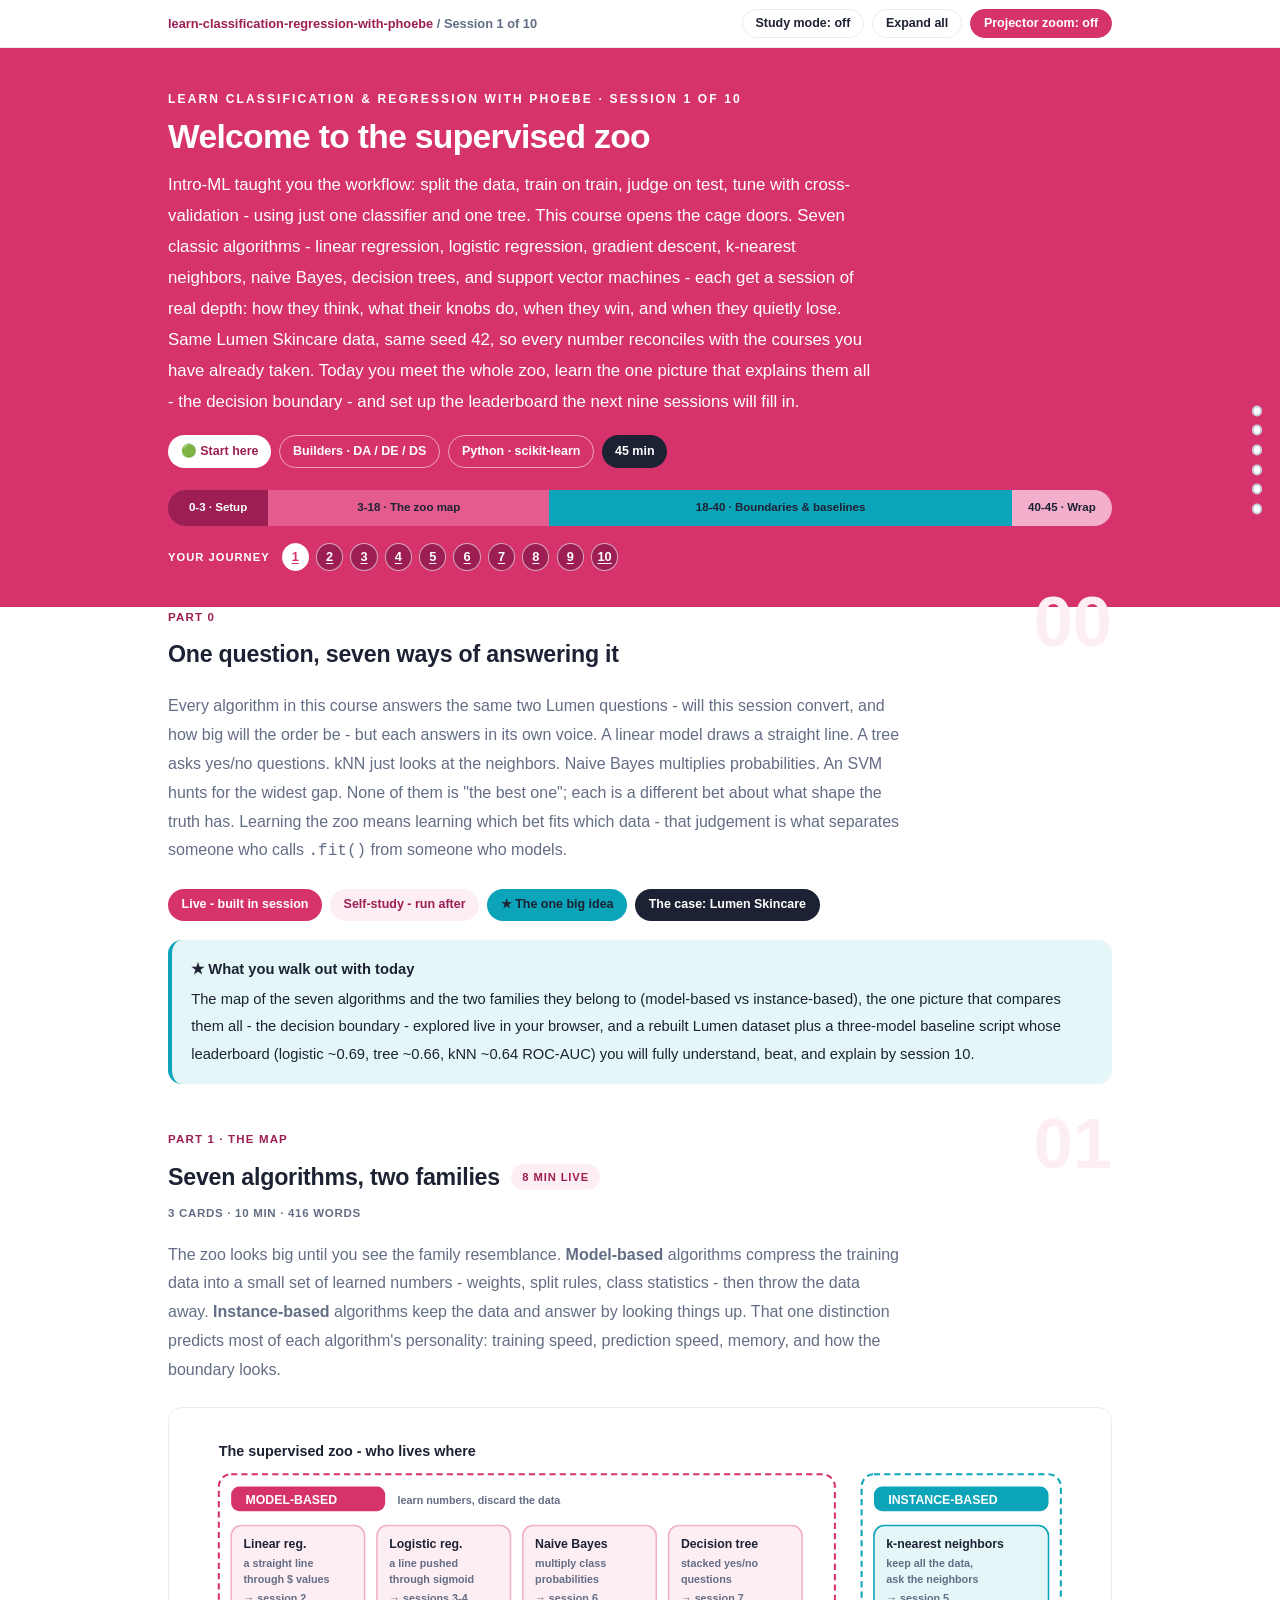
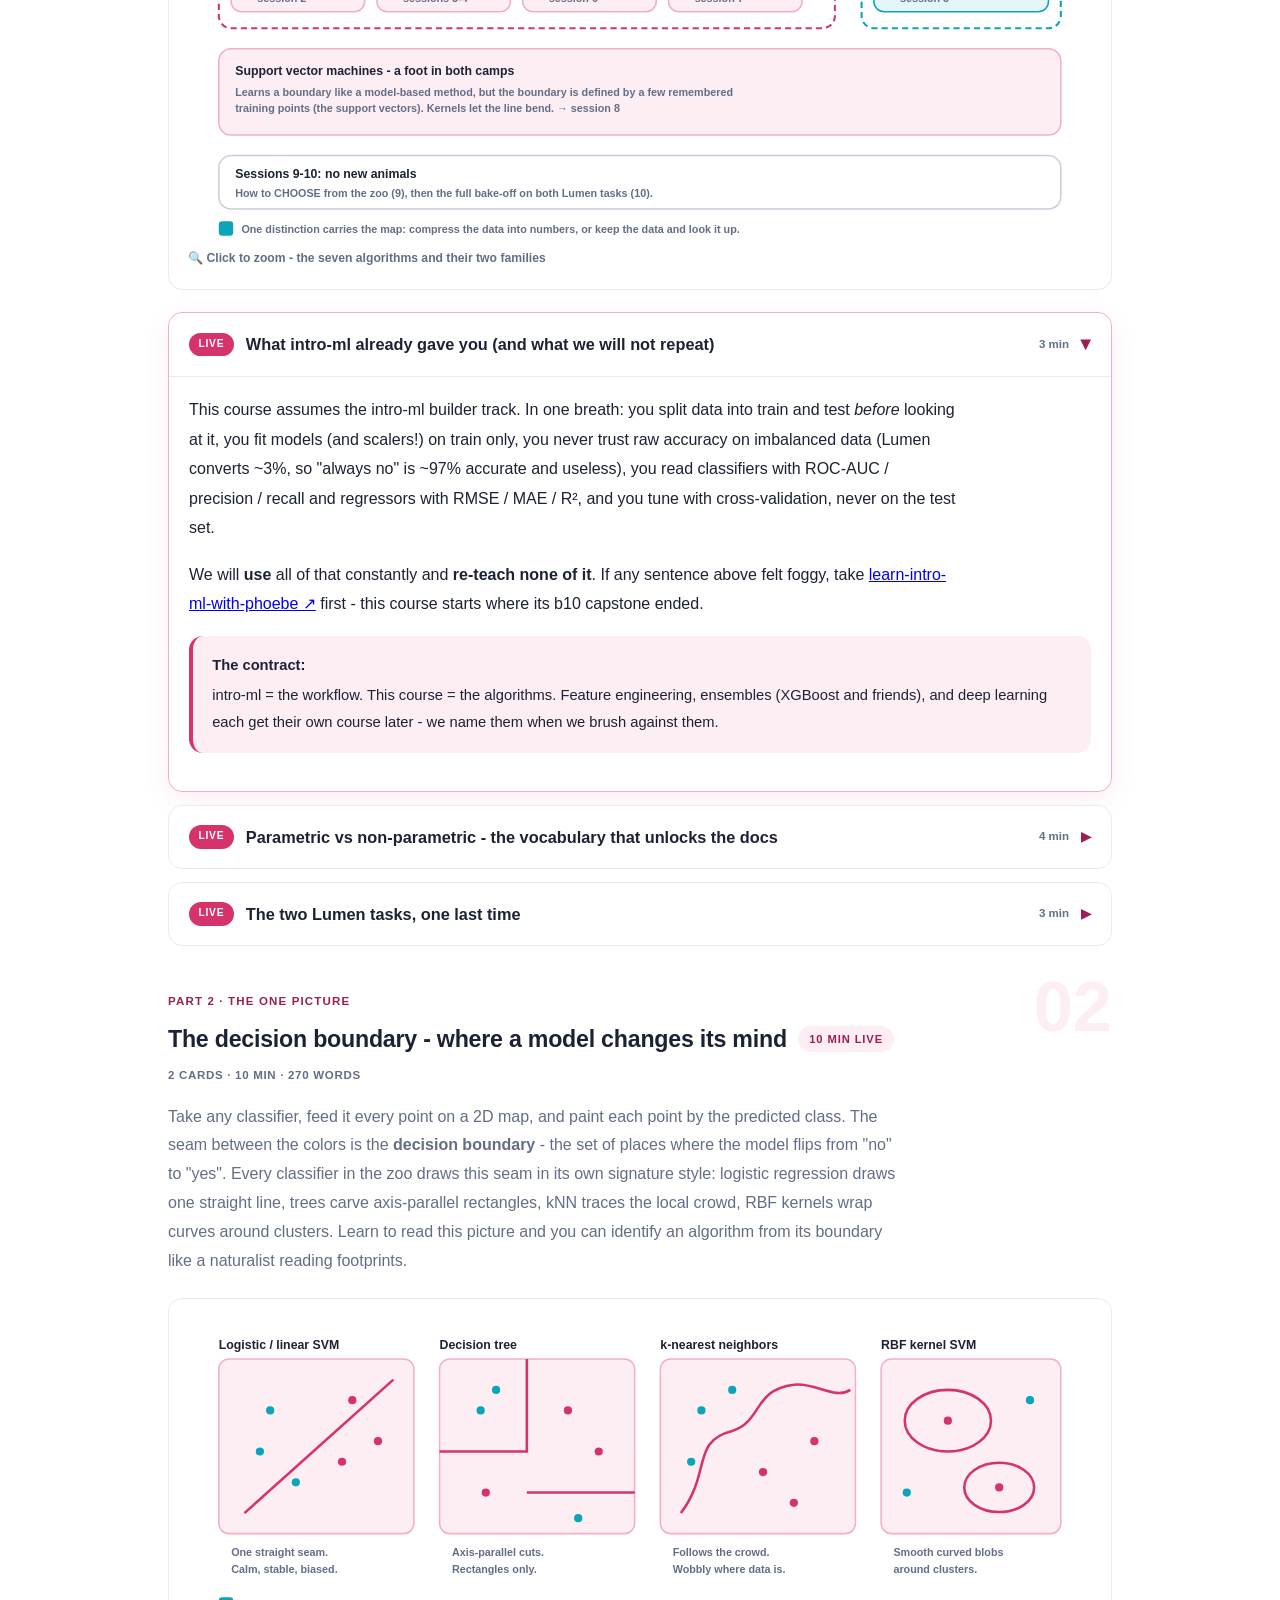
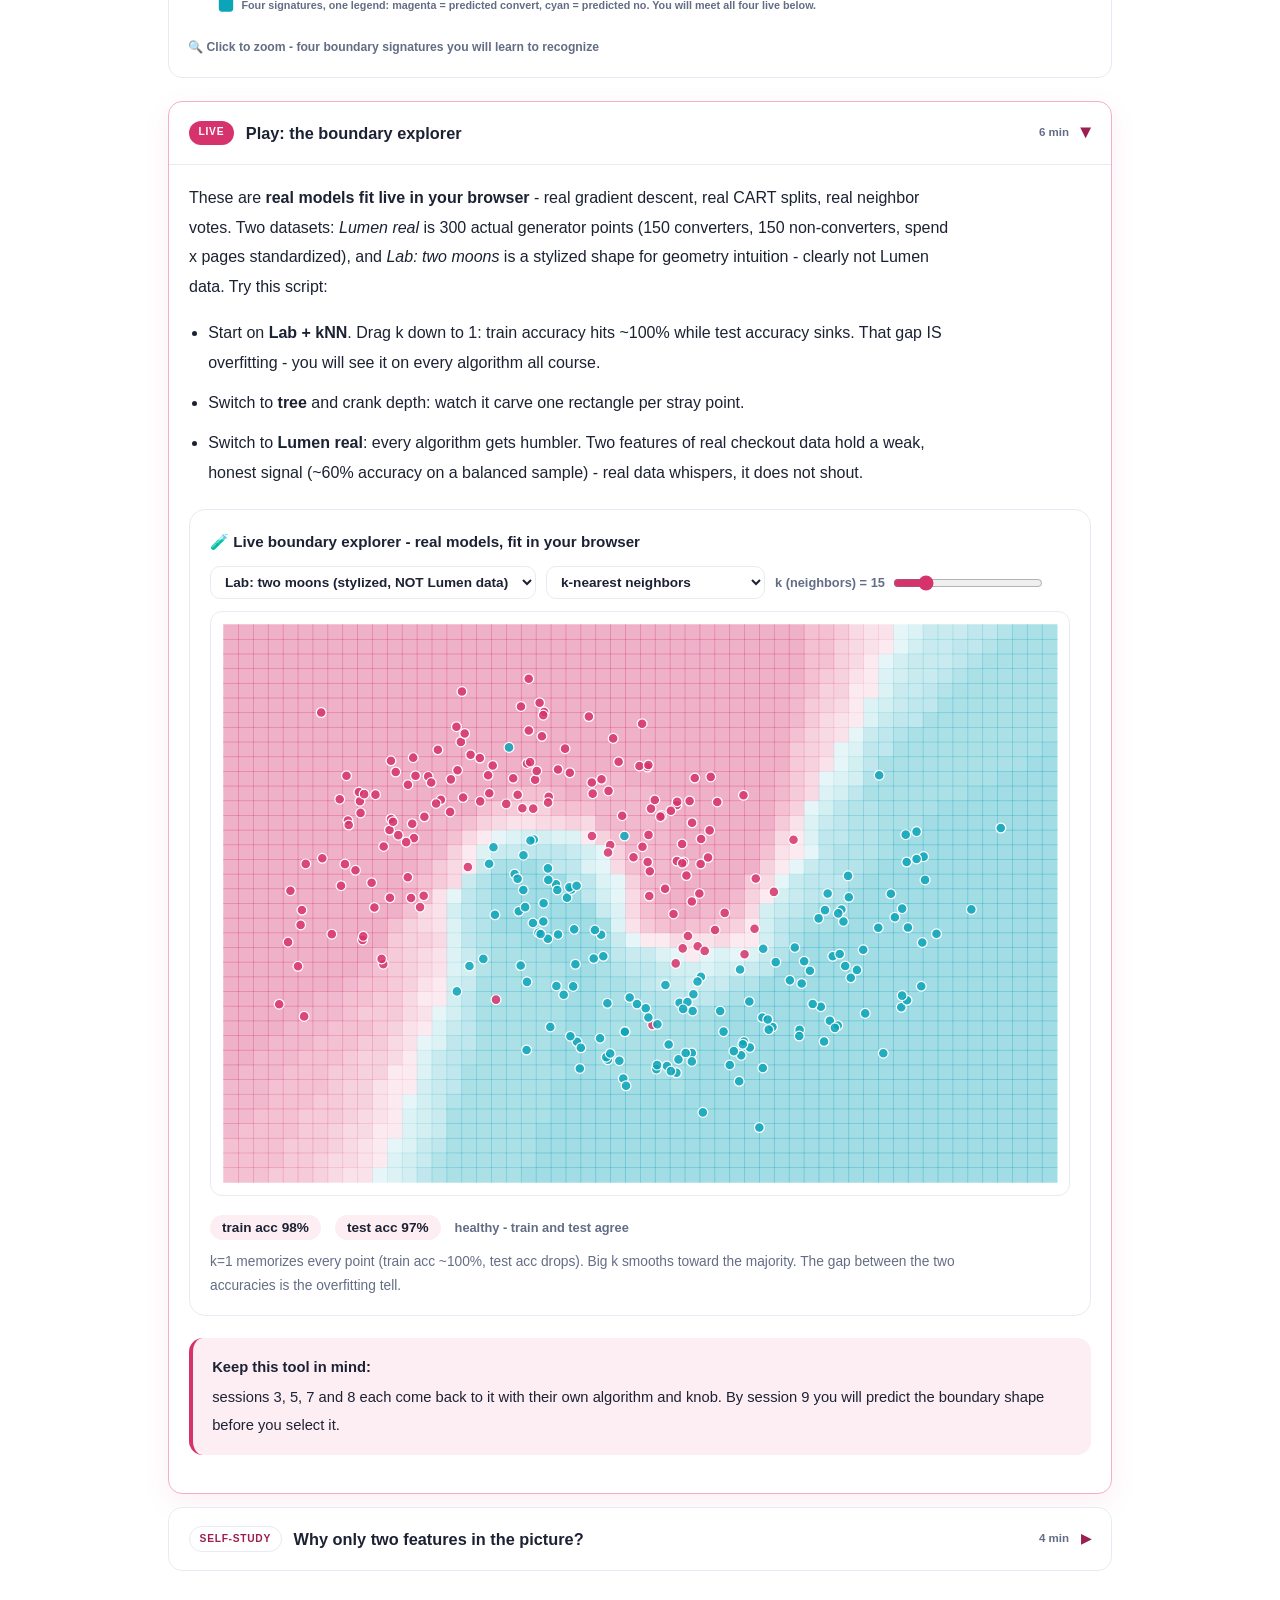
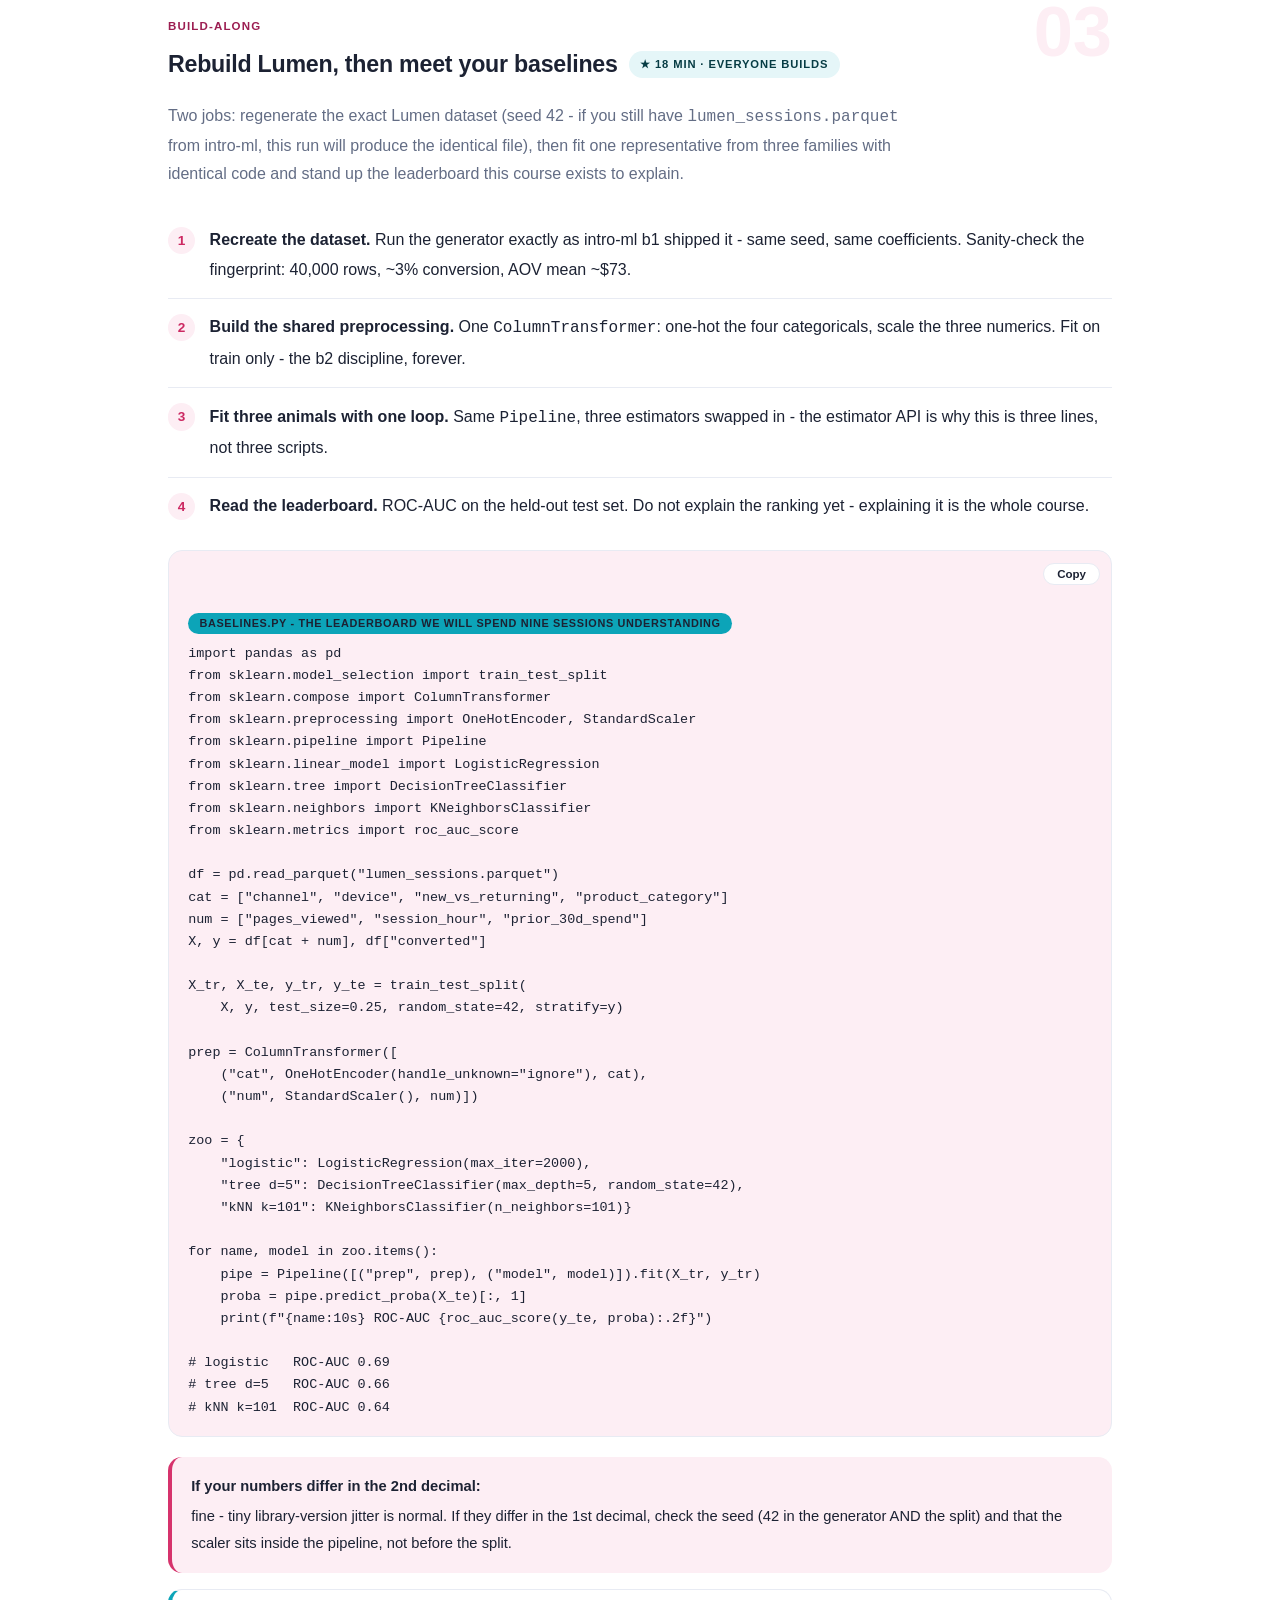
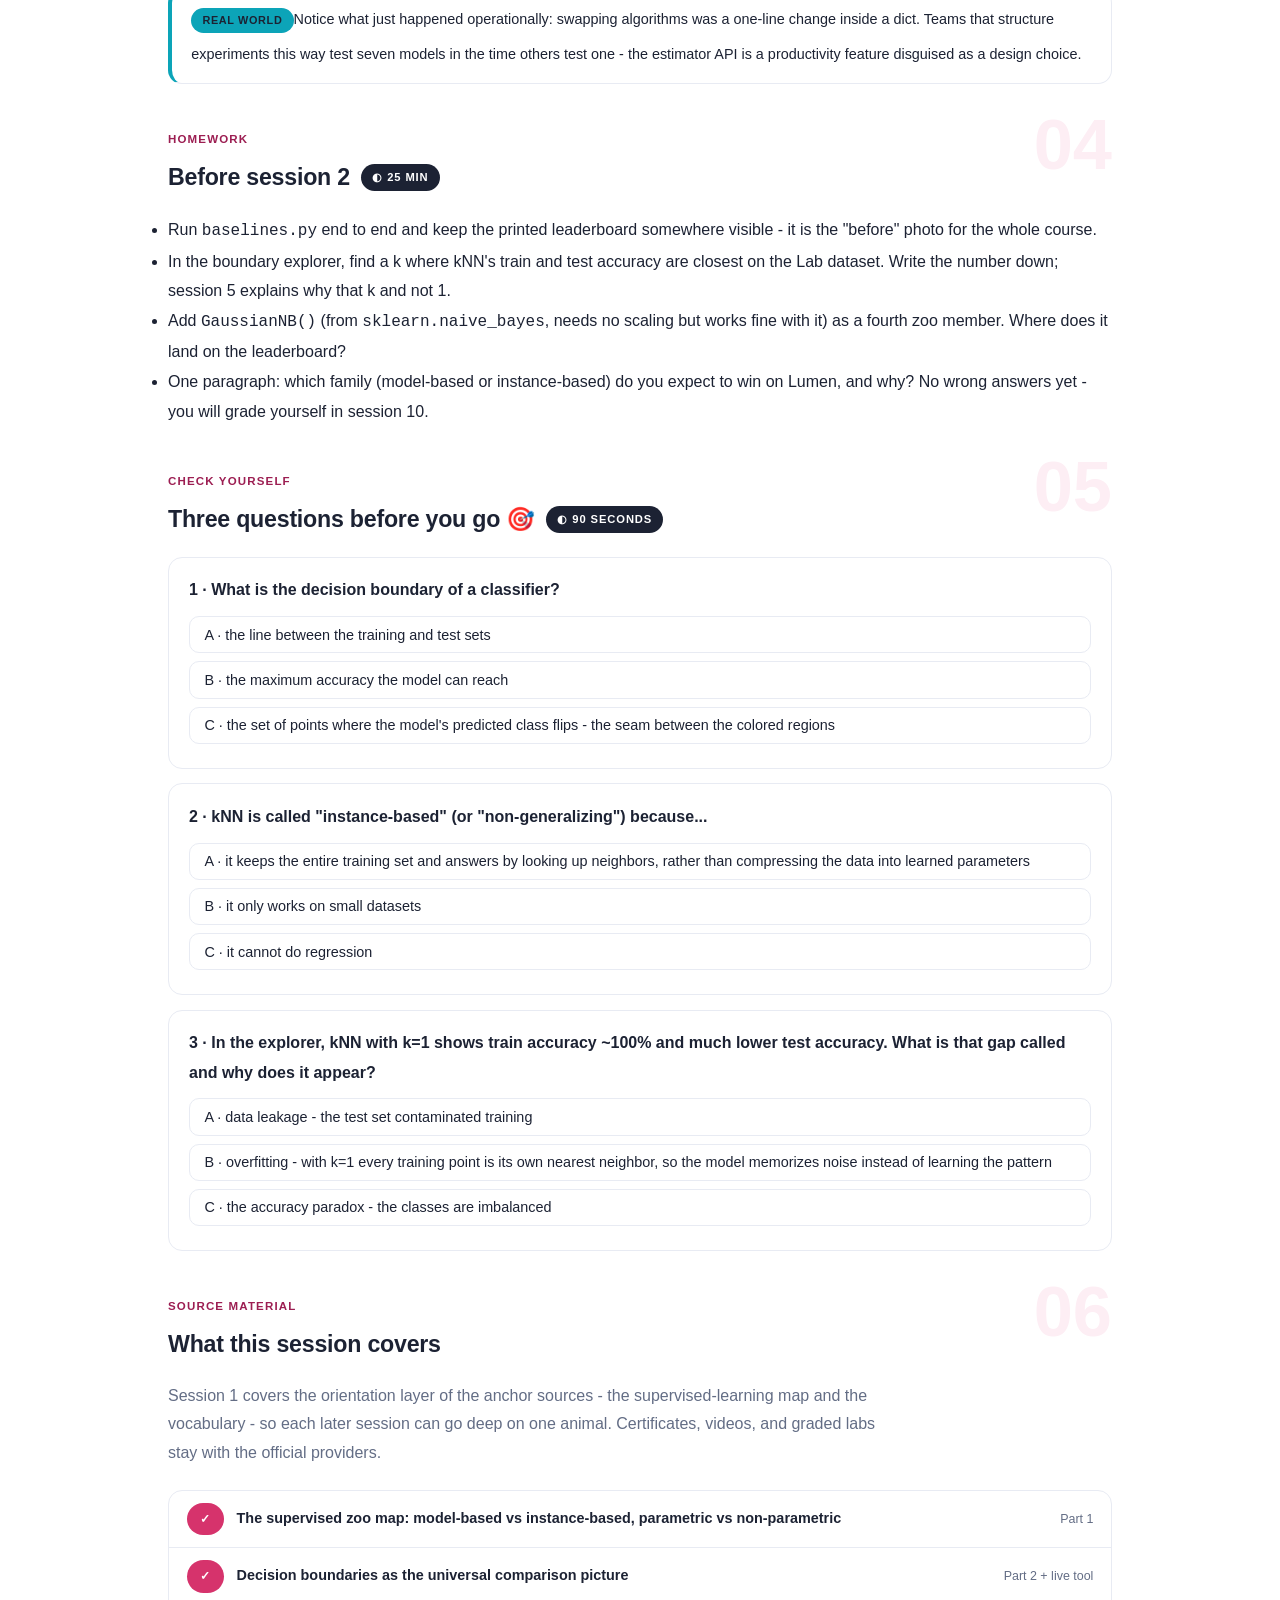
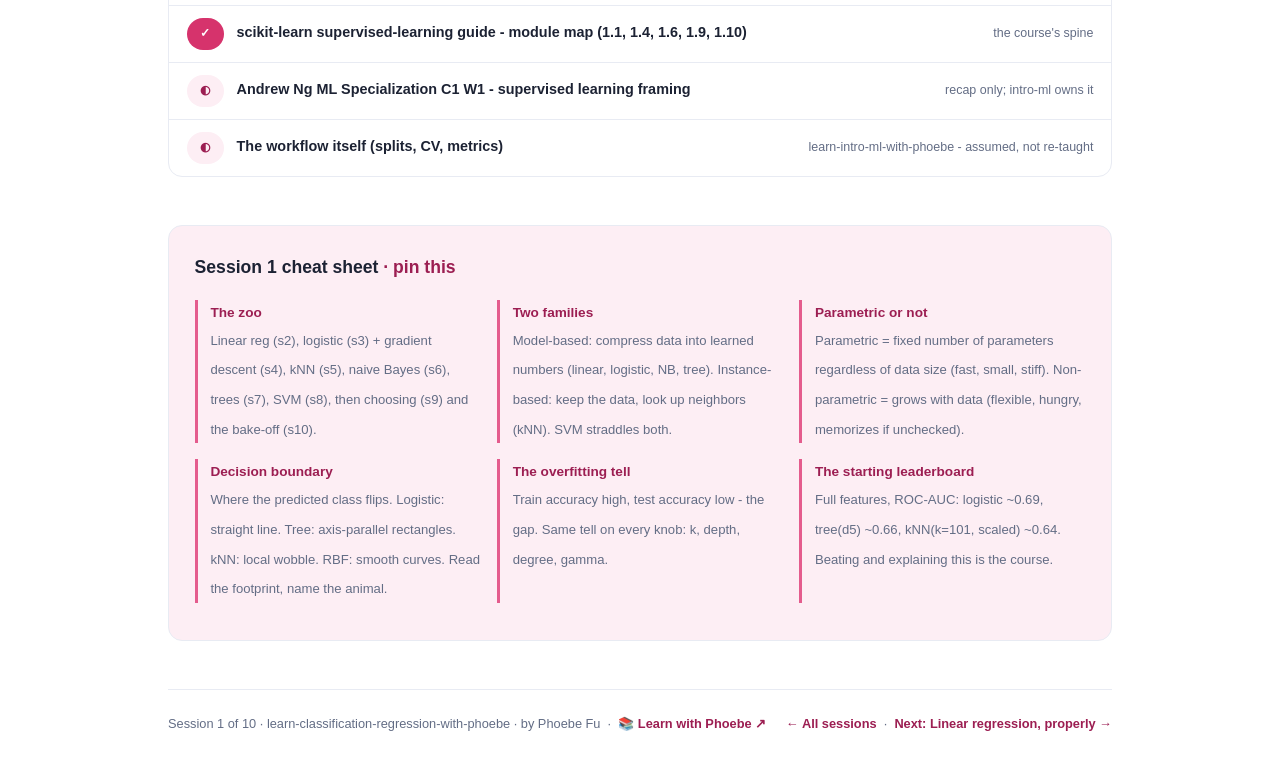
==== commit 1d0b1a55: "Prompt-box label inside the box: overflow no longer cuts it in half The label hung 0.7rem above the " ====
--- a/courses/c1-the-supervised-zoo.html
+++ b/courses/c1-the-supervised-zoo.html
@@ -19,7 +19,7 @@
 <meta name="twitter:image" content="https://phoebefu6.github.io/learn-classification-regression-with-phoebe/assets/og-cover.png">
 <!-- social:end -->
 <title>Session 1 · The supervised zoo - learn classification and regression with phoebe</title>
-<link rel="stylesheet" href="../assets/style.css?v=27">
+<link rel="stylesheet" href="../assets/style.css?v=28">
 </head>
 <body>
 
--- a/assets/style.css
+++ b/assets/style.css
@@ -809,3 +809,8 @@
 .chip.audience { background: transparent; border-color: rgba(255,255,255,.55); }
 .journey a { background: var(--indigo-deep); border-color: rgba(255,255,255,.6); }
 .skip-link { background: var(--indigo-deep); }
+
+/* Prompt-box label sits inside the box (2026-10-12). Hanging it 0.7rem above the edge let any
+   overflow:auto parent cut it in half; in normal flow nothing can clip it. The right margin
+   keeps it clear of the Copy button; long labels wrap instead of running under it. */
+.prompt-box > .label{ position: static; display: table; margin: 0 5.2rem .55rem 0; white-space: normal; line-height: 1.45; }
